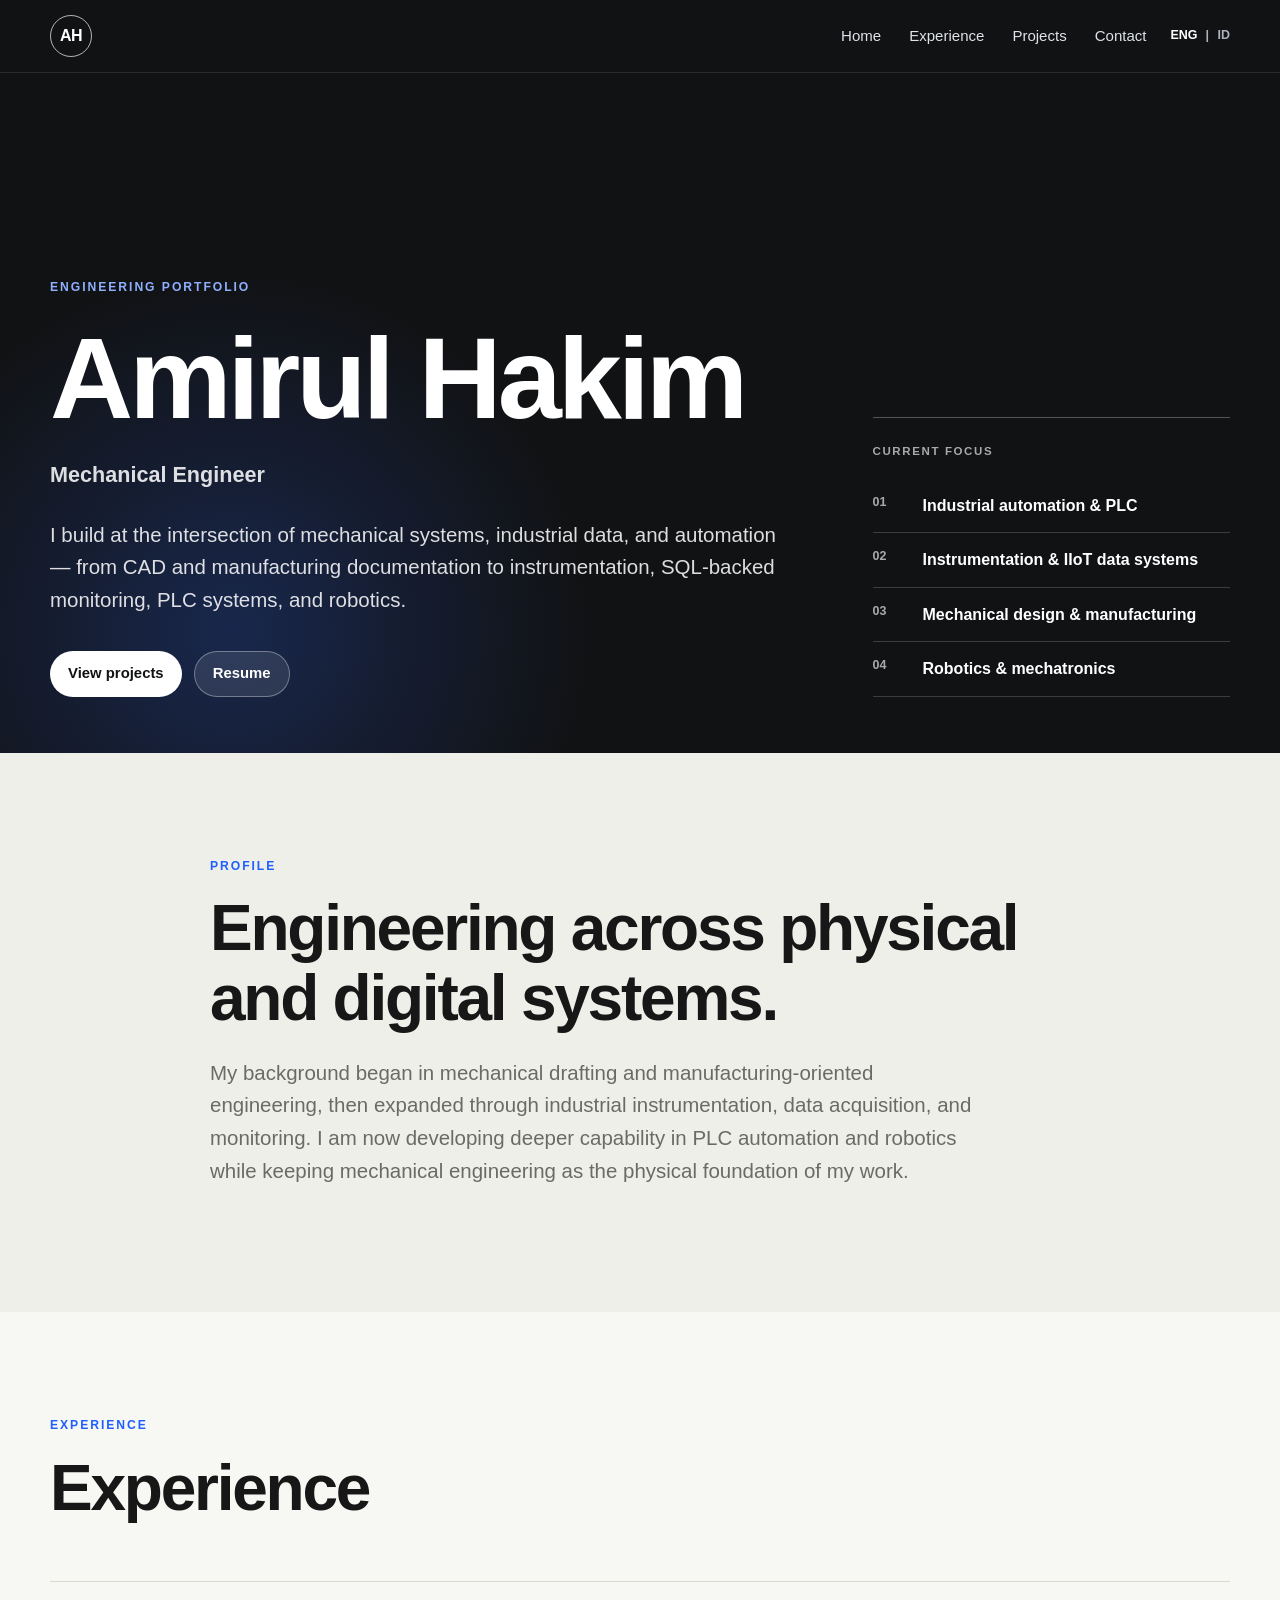
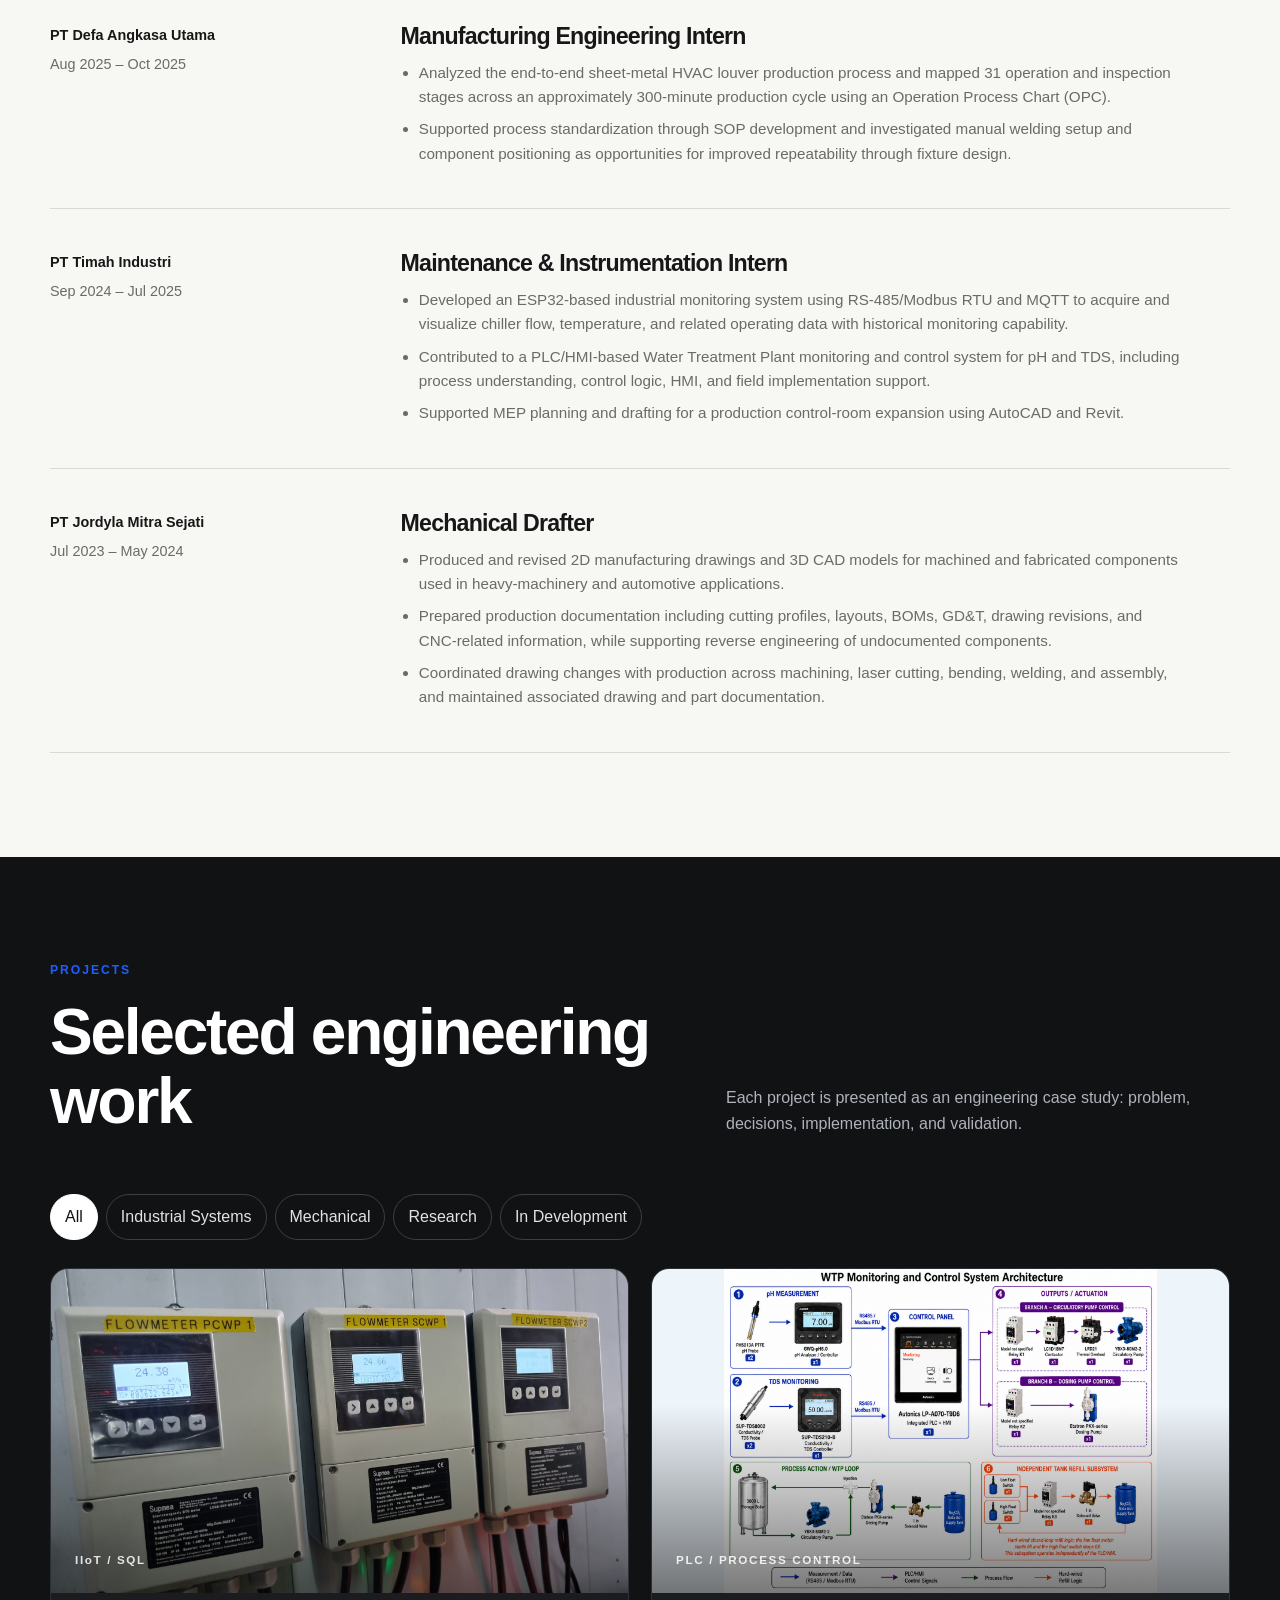
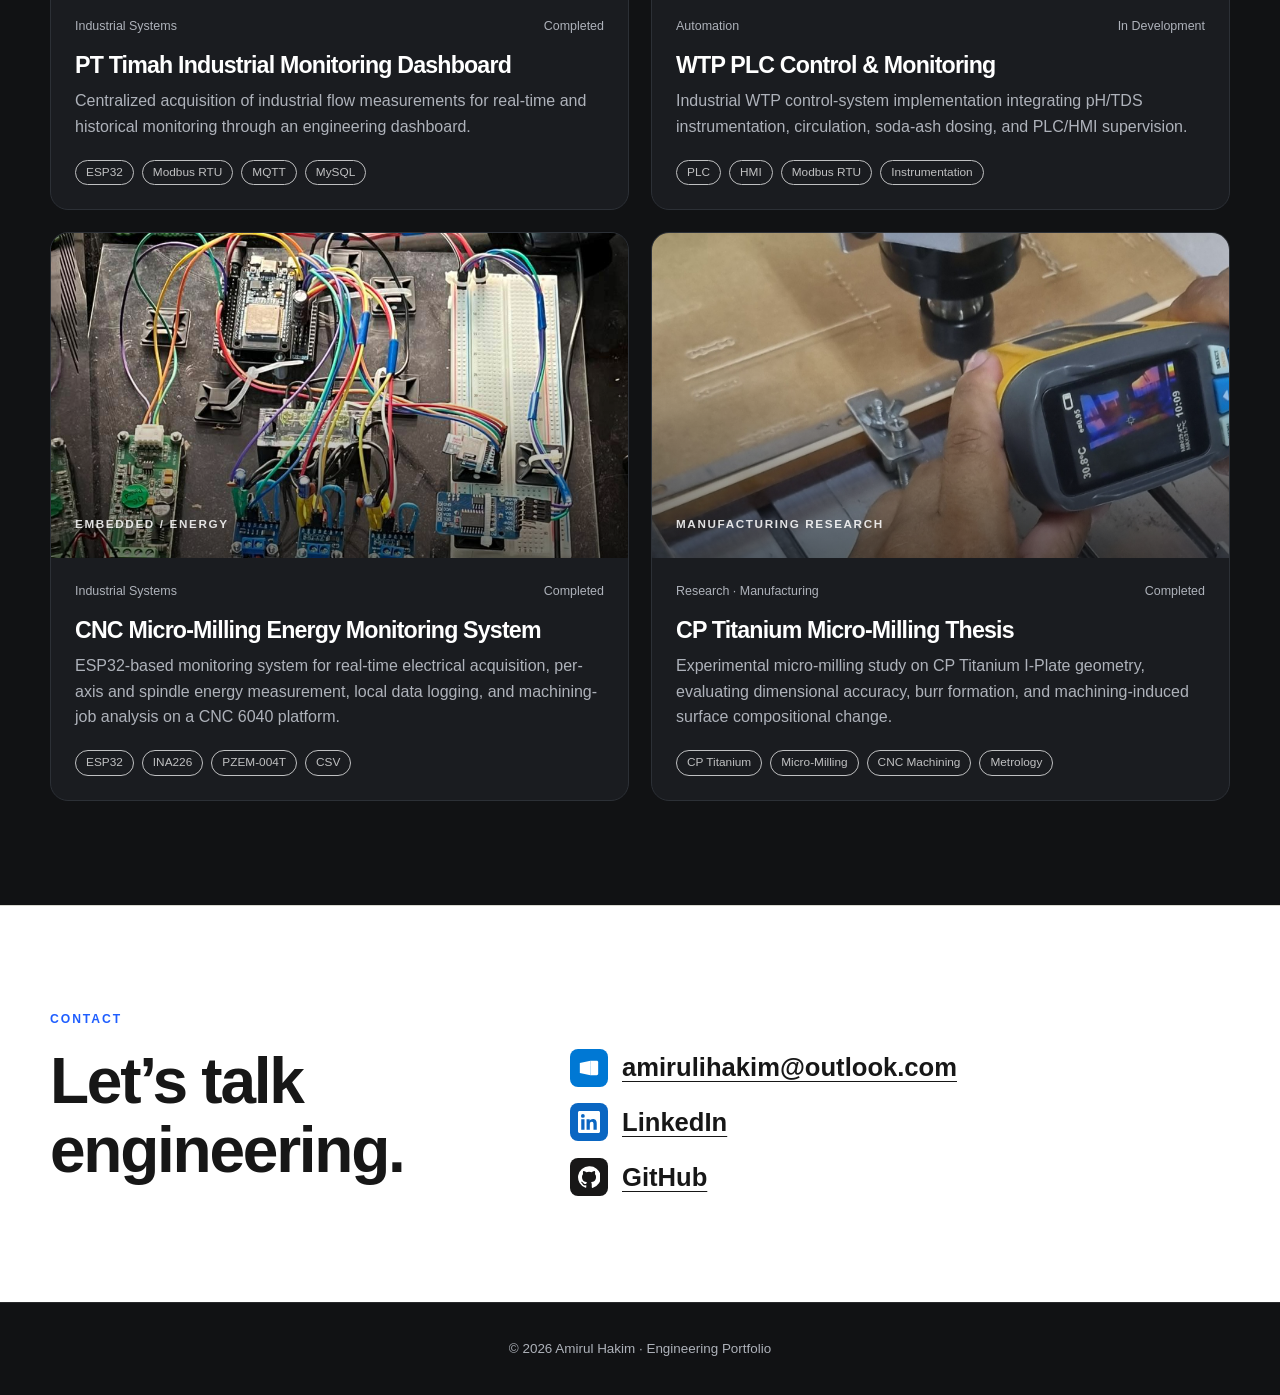
==== index.html @ a8ee5ce2 "Integrate contamination analysis into micro-milling project" ====
<!doctype html>
<html lang="en">
<head>
  <meta charset="utf-8" />
  <meta name="viewport" content="width=device-width, initial-scale=1" />
  <meta name="description" content="Amirul Hakim — Mechanical Engineering, Industrial Automation, IIoT, and Mechatronics portfolio." />
  <title>Amirul Hakim — Engineering Portfolio</title>
  <link rel="stylesheet" href="styles.css?v=20260901-3" />
</head>
<body>
  <header class="site-header">
    <div class="container nav-wrap">
      <a class="brand" href="#home" aria-label="Amirul Hakim home">AH</a>
      <button class="nav-toggle" aria-expanded="false" aria-controls="primary-nav" aria-label="Open navigation menu">
        <span></span>
        <span></span>
        <span></span>
      </button>
      <nav id="primary-nav" class="nav" aria-label="Primary navigation">
        <a href="#home">Home</a>
        <a href="#experience">Experience</a>
        <a href="#projects">Projects</a>
        <a href="#contact">Contact</a>
      </nav>
    </div>
  </header>

  <main>
    <section id="home" class="hero section">
      <video class="hero-video" autoplay muted loop playsinline aria-hidden="true">
        <source src="assets/hero-background.mp4" type="video/mp4" />
      </video>
      <div class="container hero-grid">
        <div>
          <p class="eyebrow">ENGINEERING PORTFOLIO</p>
          <h1>Amirul Hakim</h1>
          <p class="hero-role">Mechanical Engineer</p>
          <p class="hero-copy">
            I build at the intersection of mechanical systems, industrial data, and automation —
            from CAD and manufacturing documentation to instrumentation, SQL-backed monitoring,
            PLC systems, and robotics.
          </p>
          <div class="hero-actions">
            <a class="button button-primary" href="#projects">View projects</a>
            <a class="button button-ghost" href="assets/Amirul-Hakim-CV.pdf" target="_blank" rel="noreferrer">Resume</a>
          </div>
        </div>

        <aside class="hero-panel" aria-label="Current focus">
          <p class="panel-label">CURRENT FOCUS</p>
          <ul class="focus-list">
            <li><span>01</span> Industrial automation & PLC</li>
            <li><span>02</span> Instrumentation & IIoT data systems</li>
            <li><span>03</span> Mechanical design & manufacturing</li>
            <li><span>04</span> Robotics & mechatronics</li>
          </ul>
        </aside>
      </div>
    </section>

    <section class="section section-muted" aria-labelledby="summary-heading">
      <div class="container narrow">
        <p class="eyebrow">PROFILE</p>
        <h2 id="summary-heading">Engineering across physical and digital systems.</h2>
        <p class="lead">
          My background began in mechanical drafting and manufacturing-oriented engineering,
          then expanded through industrial instrumentation, data acquisition, and monitoring.
          I am now developing deeper capability in PLC automation and robotics while keeping
          mechanical engineering as the physical foundation of my work.
        </p>
      </div>
    </section>

    <section id="experience" class="section">
      <div class="container">
        <div class="section-heading">
          <div>
            <p class="eyebrow">EXPERIENCE</p>
            <h2>Experience</h2>
          </div>
        </div>

        <div class="timeline">
          <article class="timeline-item">
            <div class="timeline-meta">
              <span>PT Defa Angkasa Utama</span>
              <span>Aug 2025 &ndash; Oct 2025</span>
            </div>
            <div class="timeline-body">
              <h3>Manufacturing Engineering Intern</h3>
              <ul>
                <li>Analyzed the end-to-end sheet-metal HVAC louver production process and mapped 31 operation and inspection stages across an approximately 300-minute production cycle using an Operation Process Chart (OPC).</li>
                <li>Supported process standardization through SOP development and investigated manual welding setup and component positioning as opportunities for improved repeatability through fixture design.</li>
              </ul>
            </div>
          </article>

          <article class="timeline-item">
            <div class="timeline-meta">
              <span>PT Timah Industri</span>
              <span>Sep 2024 &ndash; Jul 2025</span>
            </div>
            <div class="timeline-body">
              <h3>Maintenance &amp; Instrumentation Intern</h3>
              <ul>
                <li>Developed an ESP32-based industrial monitoring system using RS-485/Modbus RTU and MQTT to acquire and visualize chiller flow, temperature, and related operating data with historical monitoring capability.</li>
                <li>Contributed to a PLC/HMI-based Water Treatment Plant monitoring and control system for pH and TDS, including process understanding, control logic, HMI, and field implementation support.</li>
                <li>Supported MEP planning and drafting for a production control-room expansion using AutoCAD and Revit.</li>
              </ul>
            </div>
          </article>

          <article class="timeline-item">
            <div class="timeline-meta">
              <span>PT Jordyla Mitra Sejati</span>
              <span>Jul 2023 &ndash; May 2024</span>
            </div>
            <div class="timeline-body">
              <h3>Mechanical Drafter</h3>
              <ul>
                <li>Produced and revised 2D manufacturing drawings and 3D CAD models for machined and fabricated components used in heavy-machinery and automotive applications.</li>
                <li>Prepared production documentation including cutting profiles, layouts, BOMs, GD&amp;T, drawing revisions, and CNC-related information, while supporting reverse engineering of undocumented components.</li>
                <li>Coordinated drawing changes with production across machining, laser cutting, bending, welding, and assembly, and maintained associated drawing and part documentation.</li>
              </ul>
            </div>
          </article>
        </div>
      </div>
    </section>

    <section id="projects" class="section section-dark">
      <div class="container">
        <div class="section-heading section-heading-light">
          <div>
            <p class="eyebrow">PROJECTS</p>
            <h2>Selected engineering work</h2>
          </div>
          <p>Each project is presented as an engineering case study: problem, decisions, implementation, and validation.</p>
        </div>

        <div class="filters" role="group" aria-label="Project filters">
          <button class="filter active" data-filter="all">All</button>
          <button class="filter" data-filter="industrial">Industrial Systems</button>
          <button class="filter" data-filter="mechanical">Mechanical</button>
          <button class="filter" data-filter="research">Research</button>
          <button class="filter" data-filter="development">In Development</button>
        </div>

        <div class="project-grid">
          <article class="project-card" data-category="industrial">
            <a class="project-link" href="projects/centralized-data-acquisition-monitoring-system.html">
              <div class="project-visual project-visual-timah"><img src="assets/projects/timah/flowmeter-hardware.jpg" alt="Installed industrial flowmeter hardware" loading="lazy" decoding="async" /><span>IIoT / SQL</span></div>
              <div class="project-content">
                <div class="project-topline"><span>Industrial Systems</span><span>Completed</span></div>
                <h3>PT Timah Industrial Monitoring Dashboard</h3>
                <p>Centralized acquisition of industrial flow measurements for real-time and historical monitoring through an engineering dashboard.</p>
                <div class="tags"><span>ESP32</span><span>Modbus RTU</span><span>MQTT</span><span>MySQL</span></div>
              </div>
            </a>
          </article>

          <article class="project-card" data-category="industrial development">
            <a class="project-link" href="projects/plc-process-automation.html">
              <div class="project-visual project-visual-timah project-visual-wtp"><img src="assets/projects/wtp/wtp-system-architecture.png" alt="Water Treatment Plant automation system architecture" loading="lazy" decoding="async" /><span>PLC / PROCESS CONTROL</span></div>
              <div class="project-content">
                <div class="project-topline"><span>Automation</span><span>In Development</span></div>
                <h3>WTP PLC Control &amp; Monitoring</h3>
                <p>Industrial WTP control-system implementation integrating pH/TDS instrumentation, circulation, soda-ash dosing, and PLC/HMI supervision.</p>
                <div class="tags"><span>PLC</span><span>HMI</span><span>Modbus RTU</span><span>Instrumentation</span></div>
              </div>
            </a>
          </article>

          <article class="project-card" data-category="industrial research mechanical">
            <a class="project-link" href="projects/micro-milling-energy-monitoring.html">
              <div class="project-visual project-visual-timah"><img src="assets/projects/micro-milling-energy-monitoring/energy-monitoring-hero.jpg" alt="ESP32 energy-monitoring prototype with axis sensors and wiring" data-energy-en="ESP32 energy-monitoring prototype with axis sensors and wiring" data-energy-id="Prototipe monitoring energi ESP32 dengan sensor sumbu dan pengawatan" data-energy-attribute="alt" loading="lazy" decoding="async" /><span data-energy-en="EMBEDDED / ENERGY" data-energy-id="EMBEDDED / ENERGI">EMBEDDED / ENERGY</span></div>
              <div class="project-content">
                <div class="project-topline"><span>Industrial Systems</span><span>Completed</span></div>
                <h3 data-energy-en="CNC Micro-Milling Energy Monitoring System" data-energy-id="Sistem Monitoring Energi CNC Micro-Milling">CNC Micro-Milling Energy Monitoring System</h3>
                <p data-energy-en="ESP32-based monitoring system for real-time electrical acquisition, per-axis and spindle energy measurement, local data logging, and machining-job analysis on a CNC 6040 platform." data-energy-id="Sistem monitoring berbasis ESP32 untuk akuisisi parameter listrik secara real-time, pengukuran energi sumbu dan spindle, pencatatan data lokal, serta analisis energi per job pada CNC 6040.">ESP32-based monitoring system for real-time electrical acquisition, per-axis and spindle energy measurement, local data logging, and machining-job analysis on a CNC 6040 platform.</p>
                <div class="tags"><span>ESP32</span><span>INA226</span><span>PZEM-004T</span><span>CSV</span></div>
              </div>
            </a>
          </article>

          <article class="project-card" data-category="research mechanical">
            <a class="project-link" href="projects/cp-titanium-micro-milling.html">
              <div class="project-visual project-visual-timah project-visual-thesis"><img src="assets/projects/micromilling/micro-milling-hero.jpg" alt="CP Titanium micro-milling experiment" data-energy-en="CP Titanium micro-milling experiment" data-energy-id="Eksperimen micro-milling CP Titanium" data-energy-attribute="alt" loading="lazy" decoding="async" /><span>MANUFACTURING RESEARCH</span></div>
              <div class="project-content">
                <div class="project-topline"><span>Research · Manufacturing</span><span>Completed</span></div>
                <h3>CP Titanium Micro-Milling Thesis</h3>
                <p>Experimental micro-milling study on CP Titanium I-Plate geometry, evaluating dimensional accuracy, burr formation, and machining-induced surface compositional change.</p>
                <div class="tags"><span>CP Titanium</span><span>Micro-Milling</span><span>CNC Machining</span><span>Metrology</span></div>
              </div>
            </a>
          </article>
        </div>
      </div>
    </section>

    <section id="contact" class="section contact-section">
      <div class="container">
        <p class="eyebrow">CONTACT</p>
        <div class="contact-grid">
          <h2>Let’s talk engineering.</h2>
          <div class="contact-links">
            <a href="mailto:amirulihakim@outlook.com">
              <span class="contact-icon contact-icon-outlook" aria-hidden="true">
                <svg viewBox="0 0 24 24" role="img">
                  <path d="M13.6 4.2h6.9c.8 0 1.5.7 1.5 1.5v12.6c0 .8-.7 1.5-1.5 1.5h-6.9V4.2Z" />
                  <path d="M13.6 6.8h7.2v10.4h-7.2V6.8Z" opacity=".22" />
                  <path d="m14 8.1 3.8 3 3.8-3v1.8l-3.8 2.9-3.8-2.9V8.1Z" />
                  <path d="M2 6.5 13.6 4v16L2 17.5v-11Z" />
                  <path d="M4.7 12c0-2.3 1.3-3.9 3.2-3.9s3.1 1.5 3.1 3.8c0 2.4-1.3 4-3.2 4-1.8 0-3.1-1.5-3.1-3.9Zm1.7 0c0 1.5.6 2.4 1.5 2.4s1.5-.9 1.5-2.4-.6-2.4-1.5-2.4-1.5.9-1.5 2.4Z" fill="currentColor" />
                </svg>
              </span>
              amirulihakim@outlook.com
            </a>
            <a href="https://www.linkedin.com/in/amirulihakim/" target="_blank" rel="noreferrer">
              <span class="contact-icon contact-icon-linkedin" aria-hidden="true">
                <svg viewBox="0 0 24 24" role="img">
                  <path d="M20.45 20.45h-3.56v-5.57c0-1.33-.02-3.04-1.85-3.04-1.86 0-2.14 1.45-2.14 2.95v5.66H9.34V8.98h3.42v1.57h.05c.48-.9 1.64-1.85 3.37-1.85 3.61 0 4.27 2.37 4.27 5.46v6.29ZM5.32 7.41a2.06 2.06 0 1 1 0-4.13 2.06 2.06 0 0 1 0 4.13Zm1.78 13.04H3.54V8.98H7.1v11.47ZM22.23 0H1.77C.79 0 0 .77 0 1.72v20.56C0 23.23.79 24 1.77 24h20.46c.98 0 1.77-.77 1.77-1.72V1.72C24 .77 23.21 0 22.23 0Z" />
                </svg>
              </span>
              LinkedIn
            </a>
            <a href="https://github.com/amirulihakim" target="_blank" rel="noreferrer">
              <span class="contact-icon contact-icon-github" aria-hidden="true">
                <svg viewBox="0 0 24 24" role="img">
                  <path d="M12 .3a12 12 0 0 0-3.79 23.38c.6.11.82-.26.82-.58v-2.04c-3.34.73-4.04-1.41-4.04-1.41-.55-1.39-1.34-1.76-1.34-1.76-1.09-.75.08-.73.08-.73 1.21.08 1.85 1.24 1.85 1.24 1.07 1.84 2.81 1.31 3.5 1 .11-.78.42-1.31.76-1.61-2.67-.3-5.47-1.33-5.47-5.93 0-1.31.47-2.38 1.24-3.22-.12-.3-.54-1.52.12-3.18 0 0 1.01-.32 3.3 1.23a11.5 11.5 0 0 1 6.01 0c2.29-1.55 3.3-1.23 3.3-1.23.66 1.66.24 2.88.12 3.18.77.84 1.23 1.91 1.23 3.22 0 4.61-2.81 5.63-5.49 5.93.43.37.82 1.1.82 2.22v3.29c0 .32.21.69.83.57A12 12 0 0 0 12 .3Z" />
                </svg>
              </span>
              GitHub
            </a>
          </div>
        </div>
      </div>
    </section>
  </main>

  <footer class="footer">
    <div class="container footer-inner">
      <span>© <span id="year"></span> Amirul Hakim · Engineering Portfolio</span>
    </div>
  </footer>

  <script src="script.js?v=20260907-1"></script>
</body>
</html>
---- styles.css ----
:root {
  --bg: #f7f7f4;
  --surface: #ffffff;
  --surface-2: #efefea;
  --ink: #171717;
  --muted: #6b6b66;
  --line: #d9d9d2;
  --accent: #1f5eff;
  --dark: #111214;
  --dark-2: #1a1c20;
  --dark-muted: #aeb2ba;
  --max: 1180px;
  --radius: 18px;
  --shadow: 0 18px 50px rgba(0, 0, 0, 0.08);
}

* { box-sizing: border-box; }
html { scroll-behavior: smooth; }
body {
  margin: 0;
  background: var(--bg);
  color: var(--ink);
  font-family: Inter, ui-sans-serif, -apple-system, BlinkMacSystemFont, "Segoe UI", sans-serif;
  line-height: 1.6;
  -webkit-font-smoothing: antialiased;
}

a { color: inherit; }
button, input, textarea { font: inherit; }

.container {
  width: min(calc(100% - 40px), var(--max));
  margin: 0 auto;
}

.narrow { max-width: 860px; }
.section { padding: 104px 0; }
.section-muted { background: var(--surface-2); }
.section-dark { background: var(--dark); color: white; }

.site-header {
  position: sticky;
  top: 0;
  z-index: 50;
  background: var(--dark);
  backdrop-filter: blur(16px);
  border-bottom: 1px solid rgba(255, 255, 255, 0.1);
}

.nav-wrap {
  position: relative;
  min-height: 72px;
  display: flex;
  align-items: center;
  justify-content: space-between;
  gap: 24px;
}

.brand {
  width: 42px;
  height: 42px;
  flex: 0 0 42px;
  display: grid;
  place-items: center;
  text-decoration: none;
  color: white;
  border: 1px solid rgba(255, 255, 255, 0.68);
  border-radius: 50%;
  font-weight: 800;
  letter-spacing: -0.03em;
}

.nav {
  display: flex;
  gap: 28px;
  align-items: center;
  margin-left: auto;
}
.nav a {
  text-decoration: none;
  font-size: 0.94rem;
  white-space: nowrap;
  color: #dfe2e7;
}
.nav a:hover { color: white; }
.nav-toggle {
  display: none;
  width: 42px;
  height: 42px;
  flex: 0 0 42px;
  align-items: center;
  justify-content: center;
  flex-direction: column;
  gap: 5px;
  padding: 0;
  color: white;
  background: transparent;
  border: 1px solid rgba(255, 255, 255, 0.24);
  border-radius: 999px;
  cursor: pointer;
}

.nav-toggle span {
  display: block;
  width: 17px;
  height: 2px;
  background: currentColor;
  border-radius: 999px;
}

.lang-switch {
  display: inline-flex;
  align-items: center;
  gap: 8px;
  flex: 0 0 auto;
  color: var(--dark-muted);
  font-size: 0.78rem;
  font-weight: 800;
  letter-spacing: 0.04em;
}

.lang-option {
  display: inline-flex;
  align-items: center;
  gap: 5px;
  padding: 6px 0;
  color: var(--dark-muted);
  background: transparent;
  border: 0;
  cursor: pointer;
  font-weight: 800;
}

.lang-option:hover,
.lang-option.active {
  color: white;
}

.hero {
  position: relative;
  height: clamp(520px, calc(100svh - 72px), 680px);
  display: flex;
  align-items: flex-end;
  overflow: hidden;
  padding: 72px 0 56px;
  color: white;
  background: var(--dark);
  isolation: isolate;
}

.hero::before,
.hero::after {
  content: "";
  position: absolute;
  inset: 0;
  pointer-events: none;
}

.hero::before {
  z-index: 1;
  background:
    linear-gradient(90deg, rgba(17,18,20,.88) 0%, rgba(17,18,20,.62) 48%, rgba(17,18,20,.28) 100%),
    linear-gradient(0deg, rgba(17,18,20,.78) 0%, rgba(17,18,20,.18) 52%, rgba(17,18,20,.58) 100%);
}

.hero::after {
  z-index: 1;
  background: radial-gradient(circle at 18% 82%, rgba(31,94,255,.24), transparent 30%);
  mix-blend-mode: screen;
}

.hero-video {
  position: absolute;
  inset: 0;
  z-index: 0;
  width: 100%;
  height: 100%;
  object-fit: cover;
  object-position: 50% 45%;
  filter: saturate(.88) contrast(1.04);
}

.hero .eyebrow,
.hero .hero-role,
.hero .hero-copy {
  color: rgba(255, 255, 255, 0.86);
}

.hero .eyebrow {
  color: #8fb0ff;
}

.hero .button-primary {
  background: white;
  color: var(--dark);
}

.hero .button-primary:hover {
  background: var(--accent);
  color: white;
}

.hero .button-ghost {
  color: white;
  background: rgba(255, 255, 255, 0.1);
  border-color: rgba(255, 255, 255, 0.34);
}

.hero .hero-panel {
  border-top-color: rgba(255, 255, 255, 0.28);
}

.hero .panel-label,
.hero .focus-list span {
  color: rgba(255, 255, 255, 0.64);
}

.hero .focus-list li {
  border-bottom-color: rgba(255, 255, 255, 0.18);
}

.hero-grid {
  position: relative;
  z-index: 2;
  display: grid;
  grid-template-columns: minmax(0, 1.35fr) minmax(300px, 0.65fr);
  gap: 80px;
  align-items: end;
}

.eyebrow {
  margin: 0 0 18px;
  font-size: 0.76rem;
  font-weight: 800;
  letter-spacing: 0.16em;
  color: var(--accent);
}

h1, h2, h3 { margin-top: 0; line-height: 1.08; letter-spacing: -0.035em; }
h1 {
  margin-bottom: 18px;
  font-size: clamp(4rem, 9vw, 8.4rem);
  font-weight: 800;
}
h2 { font-size: clamp(2.3rem, 5vw, 4.4rem); margin-bottom: 24px; }
h3 { font-size: 1.45rem; }

.hero-role {
  margin: 0 0 26px;
  max-width: 760px;
  font-size: clamp(1.05rem, 2vw, 1.35rem);
  font-weight: 650;
}

.hero-copy, .lead {
  max-width: 780px;
  font-size: clamp(1.05rem, 1.7vw, 1.28rem);
  color: var(--muted);
}

.hero-actions { display: flex; flex-wrap: wrap; gap: 12px; margin-top: 34px; }
.button {
  display: inline-flex;
  align-items: center;
  justify-content: center;
  min-height: 46px;
  padding: 0 18px;
  border-radius: 999px;
  text-decoration: none;
  font-weight: 750;
  font-size: 0.93rem;
}
.button-primary { background: var(--ink); color: white; }
.button-primary:hover { background: var(--accent); }
.button-ghost { border: 1px solid var(--line); background: var(--surface); }

.hero-panel {
  border-top: 1px solid var(--line);
  padding-top: 24px;
}
.panel-label {
  margin: 0 0 18px;
  font-size: 0.72rem;
  font-weight: 800;
  letter-spacing: 0.14em;
  color: var(--muted);
}
.focus-list { margin: 0; padding: 0; list-style: none; }
.focus-list li {
  display: grid;
  grid-template-columns: 38px 1fr;
  gap: 12px;
  padding: 14px 0;
  border-bottom: 1px solid var(--line);
  font-weight: 650;
}
.focus-list span { color: var(--muted); font-size: 0.78rem; }

.section-heading {
  display: grid;
  grid-template-columns: 1.1fr 0.9fr;
  align-items: end;
  gap: 60px;
  margin-bottom: 58px;
}
.section-heading h2 { margin-bottom: 0; }
.section-heading > p { margin: 0; color: var(--muted); max-width: 520px; justify-self: end; }
.section-heading-light > p { color: var(--dark-muted); }

.timeline { border-top: 1px solid var(--line); }
.timeline-item {
  display: grid;
  grid-template-columns: 0.36fr 1fr;
  gap: 52px;
  padding: 42px 0;
  border-bottom: 1px solid var(--line);
}
.timeline-meta { display: flex; flex-direction: column; gap: 6px; color: var(--muted); font-size: 0.9rem; }
.timeline-meta span:first-child { color: var(--ink); font-weight: 750; }
.timeline-body h3 { margin-bottom: 12px; }
.timeline-body p { margin: 0 0 18px; max-width: 780px; color: var(--muted); }
#experience .timeline-body ul {
  margin: 0;
  padding-left: 1.2em;
  max-width: 780px;
  color: var(--muted);
  font-size: 0.95rem;
}
#experience .timeline-body li + li { margin-top: 8px; }

.tags { display: flex; flex-wrap: wrap; gap: 8px; }
.tags span {
  padding: 6px 10px;
  border: 1px solid currentColor;
  border-radius: 999px;
  font-size: 0.74rem;
  line-height: 1;
  opacity: 0.72;
}

.filters { display: flex; gap: 8px; flex-wrap: wrap; margin-bottom: 28px; }
.filter {
  color: #dfe2e7;
  background: transparent;
  border: 1px solid #3b3f46;
  padding: 9px 14px;
  border-radius: 999px;
  cursor: pointer;
}
.filter:hover, .filter.active { background: #fff; color: #111214; border-color: #fff; }

.project-grid {
  display: grid;
  grid-template-columns: repeat(2, minmax(0, 1fr));
  gap: 22px;
}
.project-card { min-width: 0; }
.project-card.hidden { display: none; }
.project-link {
  height: 100%;
  display: block;
  overflow: hidden;
  color: inherit;
  background: var(--dark-2);
  border: 1px solid #2c3036;
  border-radius: var(--radius);
  text-decoration: none;
  transition: transform 180ms ease, border-color 180ms ease;
}
.project-link:hover { transform: translateY(-4px); border-color: #5c6572; }

.project-visual {
  aspect-ratio: 16 / 9;
  display: flex;
  align-items: flex-end;
  padding: 24px;
  overflow: hidden;
  position: relative;
  isolation: isolate;
}
.project-visual::after {
  content: "";
  position: absolute;
  inset: 0;
  background: linear-gradient(to top, rgba(0,0,0,.52), transparent 58%);
  z-index: -1;
}
.project-visual span {
  font-size: 0.73rem;
  letter-spacing: 0.14em;
  font-weight: 800;
  color: rgba(255,255,255,.86);
}
.project-visual > img { position: absolute; inset: 0; z-index: -2; width: 100%; height: 100%; object-fit: cover; }
.project-visual-timah > img { z-index: 0; object-position: center 72%; }
.project-visual-timah::after { z-index: 1; }
.project-visual-timah span { position: relative; z-index: 2; }
.project-visual-wtp > img { object-fit: contain; object-position: center; background:#edf4fa; }
.project-visual-thesis > img { object-position: 62% 52%; }
.visual-iot { background: radial-gradient(circle at 25% 25%, #4d8dff, transparent 27%), linear-gradient(135deg,#1a2131,#31476f); }
.visual-titanium { background: radial-gradient(circle at 70% 25%, #c5ccd5, transparent 20%), linear-gradient(135deg,#50555d,#1c1e21); }
.visual-conveyor { background: linear-gradient(145deg,#40312b,#8f725f); }
.visual-workshop { background: radial-gradient(circle at 75% 34%, #48c6a8, transparent 20%), linear-gradient(135deg,#182e2a,#26453f); }
.visual-plc { background: radial-gradient(circle at 25% 35%, #f5d45e, transparent 18%), linear-gradient(135deg,#343021,#6d6037); }
.visual-robot { background: radial-gradient(circle at 70% 30%, #b66cff, transparent 20%), linear-gradient(135deg,#2e203b,#503368); }

.project-content { padding: 24px; }
.project-topline {
  display: flex;
  justify-content: space-between;
  gap: 20px;
  margin-bottom: 16px;
  color: var(--dark-muted);
  font-size: 0.78rem;
}
.project-content h3 { margin-bottom: 10px; }
.project-content p { margin: 0 0 20px; color: var(--dark-muted); }

.contact-grid {
  display: grid;
  grid-template-columns: minmax(0, 0.8fr) minmax(0, 1.2fr);
  align-items: start;
  gap: 80px;
}
.contact-grid > h2 { margin-bottom: 0; }

.contact-section { background: var(--surface); border-top: 1px solid var(--line); }
.contact-links { display: flex; flex-direction: column; align-items: flex-start; gap: 14px; }
.contact-links a {
  display: inline-flex;
  max-width: 100%;
  overflow-wrap: anywhere;
  align-items: center;
  gap: 14px;
  font-size: clamp(1.2rem, 2vw, 1.8rem);
  font-weight: 750;
  text-decoration-thickness: 1px;
  text-underline-offset: 5px;
}
.contact-links a:hover { color: var(--accent); }

.contact-icon {
  width: 38px;
  height: 38px;
  flex: 0 0 38px;
  display: inline-grid;
  place-items: center;
  color: white;
  border-radius: 8px;
  text-decoration: none;
}

.contact-icon svg {
  width: 22px;
  height: 22px;
  display: block;
  fill: currentColor;
}

.contact-icon-outlook { background: #0078d4; }
.contact-icon-linkedin { background: #0a66c2; }
.contact-icon-github { background: #181717; }

.footer {
  background: var(--dark);
  border-top: 1px solid rgba(255, 255, 255, 0.1);
}
.footer-inner {
  min-height: 92px;
  display: flex;
  justify-content: center;
  align-items: center;
  gap: 24px;
  text-align: center;
  color: var(--dark-muted);
  font-size: 0.84rem;
}

.project-hero {
  padding: 116px 0 72px;
}

.back-link {
  display: inline-flex;
  margin-bottom: 34px;
  color: var(--muted);
  text-decoration: none;
  font-weight: 750;
}

.back-link:hover { color: var(--accent); }

.project-hero-grid {
  display: grid;
  grid-template-columns: minmax(0, 1fr) 320px;
  gap: 72px;
  align-items: end;
}

.project-kicker {
  margin: 0 0 18px;
  color: var(--accent);
  font-size: 0.78rem;
  font-weight: 800;
  letter-spacing: 0.14em;
  text-transform: uppercase;
}

.project-title {
  margin-bottom: 24px;
  font-size: clamp(3.1rem, 7vw, 6.8rem);
}

.project-summary {
  max-width: 820px;
  margin: 0;
  color: var(--muted);
  font-size: clamp(1.08rem, 1.8vw, 1.34rem);
}

.project-facts {
  margin: 0;
  padding: 24px;
  background: var(--surface);
  border: 1px solid var(--line);
  border-radius: 8px;
}

.project-facts div {
  display: grid;
  grid-template-columns: 92px 1fr;
  gap: 16px;
  padding: 14px 0;
  border-bottom: 1px solid var(--line);
}

.project-facts div:first-child { padding-top: 0; }
.project-facts div:last-child { padding-bottom: 0; border-bottom: 0; }
.project-facts dt { color: var(--muted); font-size: 0.82rem; font-weight: 750; }
.project-facts dd { margin: 0; font-weight: 750; }

.case-study {
  display: grid;
  grid-template-columns: minmax(0, 0.78fr) minmax(0, 1.22fr);
  gap: 72px;
  padding: 72px 0;
  border-top: 1px solid var(--line);
}

.case-study h2 {
  margin-bottom: 0;
  font-size: clamp(2rem, 3vw, 3.2rem);
}

.case-study-content {
  display: grid;
  gap: 28px;
}

.case-study-content p,
.case-study-content li {
  color: var(--muted);
}

.case-study-content p {
  margin: 0;
  font-size: 1.08rem;
}

.case-study-content ul {
  margin: 0;
  padding-left: 20px;
}

.project-band {
  background: var(--surface-2);
  border-top: 1px solid var(--line);
  border-bottom: 1px solid var(--line);
}

.next-projects {
  display: flex;
  justify-content: space-between;
  gap: 18px;
  padding: 42px 0;
}

.next-projects a {
  font-weight: 800;
  color: var(--ink);
  text-decoration-thickness: 1px;
  text-underline-offset: 5px;
}

.next-projects a:hover { color: var(--accent); }

@media (max-width: 860px) {
  .section { padding: 78px 0; }
  .hero {
    height: auto;
    min-height: calc(100svh - 72px);
    padding: 56px 0 42px;
  }
  .hero-video {
    object-position: center;
  }
  .hero-grid, .section-heading, .project-hero-grid, .case-study { grid-template-columns: 1fr; gap: 36px; }
  .contact-grid { gap: 36px; }
  .section-heading > p { justify-self: start; }
  .timeline-item { grid-template-columns: 1fr; gap: 20px; }
  .project-grid { grid-template-columns: 1fr; }
  .project-hero { padding-top: 92px; }
}

@media (max-width: 720px) {
  .contact-grid { grid-template-columns: 1fr; }
  .nav-wrap { gap: 14px; }
  .nav-toggle { display: inline-flex; order: 3; }
  .lang-switch { margin-left: auto; order: 2; }
  .nav {
    display: none;
    position: absolute;
    left: 20px;
    right: 20px;
    top: 64px;
    order: 4;
    flex-direction: column;
    align-items: stretch;
    gap: 0;
    margin-left: 0;
    padding: 10px;
    background: var(--dark-2);
    border: 1px solid #2c3036;
    border-radius: 8px;
    box-shadow: var(--shadow);
  }
  .nav.open { display: flex; }
  .nav a { padding: 12px; }
}

@media (max-width: 560px) {
  .container { width: min(calc(100% - 28px), var(--max)); }
  h1 { font-size: clamp(3.4rem, 18vw, 5.4rem); }
  .hero {
    height: auto;
    min-height: calc(100svh - 72px);
    padding: 44px 0 36px;
  }
  .hero-video {
    object-fit: cover;
    object-position: center;
  }
  .footer-inner { flex-direction: column; align-items: center; justify-content: center; padding: 22px 0; }
}

/* PT Timah case study */
.timah-page { --timah-navy: #071a38; --timah-blue: #1268c4; --timah-cyan: #45b7e8; background: #f5f7fa; }
.timah-hero { position: relative; overflow: hidden; min-height: clamp(320px, 33vh, 440px); padding: 24px 0 36px; color: #fff; background-image: linear-gradient(90deg, rgba(3,15,34,.99) 0%, rgba(3,15,34,.97) 31%, rgba(5,24,50,.82) 48%, rgba(5,24,50,.38) 68%, rgba(6,24,47,.08) 100%), url("assets/projects/timah/hero-team.jpeg"); background-position: center, 68% 45%; background-size: cover; background-repeat: no-repeat; }
.timah-hero::before { content: ""; position: absolute; inset: 0; opacity: .1; background-image: linear-gradient(rgba(255,255,255,.15) 1px, transparent 1px), linear-gradient(90deg, rgba(255,255,255,.15) 1px, transparent 1px); background-size: 54px 54px; mask-image: linear-gradient(to right, #000, transparent); }
.timah-hero .container { position: relative; }
.timah-back { display: inline-block; margin-bottom: 22px; color: #bbcee3; text-decoration: none; font-size: .82rem; font-weight: 700; }
.timah-back:hover { color: #fff; }
.timah-hero-grid { display: grid; grid-template-columns: minmax(0, 850px); align-items: end; }
.timah-eyebrow, .timah-section-label { margin: 0 0 14px; color: var(--timah-blue); font-size: .76rem; font-weight: 850; letter-spacing: .15em; text-transform: uppercase; }
.timah-hero .timah-eyebrow { color: #78c9f0; }
.timah-hero h1 { max-width: 850px; margin: 0 0 16px; font-size: clamp(2.65rem, 4vw, 4.2rem); line-height: .96; letter-spacing: -.05em; }
.timah-hero h1 span { white-space: nowrap; }
[lang="id"] .timah-hero h1 span { white-space: normal; }
.timah-lead { max-width: 650px; margin: 0; color: #d9e5f0; font-size: clamp(.92rem, 1.35vw, 1.08rem); }
.timah-actions { display: flex; flex-wrap: wrap; gap: 12px; margin-top: 32px; }
.timah-button-primary { gap: 10px; color: #fff; background: var(--timah-blue); }
.timah-button-primary:hover { background: #2587df; }
.timah-button-ghost { gap: 10px; color: #fff; border: 1px solid rgba(255,255,255,.35); }
.timah-button-ghost:hover { border-color: #fff; background: rgba(255,255,255,.08); }
.timah-actions [aria-disabled="true"], .timah-demo-copy [aria-disabled="true"] { opacity: .72; cursor: not-allowed; }
.timah-system-overview { width: min(940px, 100%); margin: 0 auto 32px; }
.timah-system-card { padding: 16px 20px 20px; border: 1px solid #274c70; border-radius: 14px; color: #fff; background: #0a1b35; box-shadow: 0 16px 38px rgba(7,26,56,.16); }
.timah-system-head { display: flex; justify-content: space-between; gap: 16px; padding-bottom: 10px; color: #c9d8e7; font-size: .68rem; font-weight: 800; letter-spacing: .08em; text-transform: uppercase; border-bottom: 1px solid rgba(255,255,255,.12); }
.timah-status-dot::before { content: ""; display: inline-block; width: 7px; height: 7px; margin-right: 7px; border-radius: 50%; background: #48d6a2; box-shadow: 0 0 0 4px rgba(72,214,162,.12); }
.timah-overview-flow { display: grid; grid-template-columns: 1fr 24px 1fr 24px 1fr; gap: 10px; align-items: center; padding-top: 14px; }
.timah-overview-flow article { min-width: 0; text-align: center; }
.timah-overview-flow strong, .timah-overview-flow span { display: block; }
.timah-overview-flow strong { color: #fff; font-size: .78rem; }
.timah-overview-flow span { margin-top: 4px; color: #aebfd1; font-size: .67rem; line-height: 1.4; }
.timah-overview-flow i { position: relative; height: 1px; background: #55b8e7; }
.timah-overview-flow i::after { content: ""; position: absolute; right: 0; top: -3px; width: 7px; height: 7px; border-top: 1px solid #55b8e7; border-right: 1px solid #55b8e7; transform: rotate(45deg); }
.timah-signal i { position: relative; height: 1px; background: #55b8e7; }
.timah-signal i::after { content: ""; position: absolute; right: 0; top: -3px; width: 7px; height: 7px; border-top: 1px solid #55b8e7; border-right: 1px solid #55b8e7; transform: rotate(45deg); }
.timah-mini-grid { display: grid; grid-template-columns: repeat(3, 1fr); gap: 6px; }
.timah-mini-grid span { padding: 7px; color: #b8cce0; font-size: .65rem; text-align: center; border: 1px solid rgba(255,255,255,.11); border-radius: 6px; }
.timah-tech { position: relative; z-index: 2; margin-top: -28px; }
.timah-tech-grid { display: grid; grid-template-columns: repeat(6, 1fr); padding: 12px; color: #fff; background: #0a1b35; border: 1px solid #213f64; border-radius: 14px; box-shadow: 0 18px 50px rgba(7,26,56,.18); }
.timah-tech-grid div { display: flex; min-width: 0; align-items: center; justify-content: center; gap: 10px; padding: 12px 8px; border-right: 1px solid rgba(255,255,255,.12); }
.timah-tech-grid div:last-child { border-right: 0; }
.timah-tech-grid b { display: grid; width: 30px; height: 30px; place-items: center; color: #80d1f1; font-size: .62rem; border: 1px solid #49749d; border-radius: 7px; }
.timah-tech-grid span { font-size: .78rem; font-weight: 750; }
.timah-section { padding-top: 36px; padding-bottom: 36px; }
.timah-section h2 { margin: 0 0 20px; color: var(--timah-navy); font-size: clamp(2.15rem, 4vw, 4rem); line-height: 1.06; letter-spacing: -.04em; }
.timah-section p { color: #5f6875; }
.timah-split { display: grid; grid-template-columns: .88fr 1.12fr; gap: 84px; align-items: center; }
.timah-split > article > p:last-child { max-width: 540px; margin-bottom: 0; font-size: 1.06rem; }
.timah-challenge-section { display: grid; gap: 42px; }
.timah-challenge-layout { display: grid; grid-template-columns: minmax(0, 1.35fr) minmax(300px, .65fr); gap: 52px; align-items: center; }
.timah-challenge-layout > div > p:last-child { max-width: 620px; margin-bottom: 0; font-size: 1.06rem; }
.timah-media-card { margin: 0; overflow: hidden; border: 1px solid #d8e1eb; border-radius: 14px; background: #fff; box-shadow: 0 16px 38px rgba(7,26,56,.1); }
.timah-media-card img, .timah-media-card video { display: block; width: 100%; height: auto; }
.timah-media-card figcaption { padding: 14px 16px; color: #667589; font-size: .78rem; line-height: 1.45; }
.timah-hardware-media { align-self: center; }
.timah-hardware-media img { aspect-ratio: 4 / 3; max-height: 320px; object-fit: cover; object-position: center 69%; background: #e9eef3; }
.timah-context-list { display: grid; gap: 14px; margin: 22px 0 0; }
.timah-context-list div { display: grid; grid-template-columns: minmax(128px, .28fr) minmax(0, 1fr); gap: 20px; padding-top: 13px; border-top: 1px solid #d7e0e9; }
.timah-context-list dt { color: var(--timah-blue); font-size: .72rem; font-weight: 850; letter-spacing: .08em; text-transform: uppercase; }
.timah-context-list dd { margin: 0; color: #4f5d6e; font-size: .9rem; line-height: 1.5; }
.timah-role-card { padding: 36px; background: #eaf2fa; border: 1px solid #d8e6f3; border-radius: 16px; }
.timah-check-list { display: grid; grid-template-columns: repeat(2, 1fr); gap: 13px 24px; margin: 0; padding: 0; list-style: none; }
.timah-check-list li { position: relative; padding-left: 22px; color: #314056; font-size: .9rem; }
.timah-check-list li::before { content: "✓"; position: absolute; left: 0; color: var(--timah-blue); font-weight: 900; }
.timah-section-soft { background: #fff; border-block: 1px solid #e1e6ec; }
.timah-architecture-section { background: var(--timah-navy); border-block-color: #294765; }
.timah-architecture-section h2 { color: #fff; }
.timah-architecture-section .timah-section-label { color: #63c5ed; }
.timah-section-heading { display: grid; grid-template-columns: 1fr .72fr; gap: 70px; align-items: end; margin-bottom: 28px; }
.timah-section-heading h2 { margin-bottom: 0; }
.timah-section-heading > p { max-width: 500px; margin: 0; }
.timah-architecture { display: grid; gap: 22px; align-items: center; }
.timah-architecture-serpent { display: grid; grid-template-columns: 1fr 24px 1fr 24px 1fr 24px 1fr; grid-template-rows: 154px 24px 154px; align-items: center; }
.timah-architecture-serpent > i { position: relative; height: 1px; background: #65bfe8; }
.timah-architecture-serpent > i::after { content: ""; position: absolute; right: 0; top: -3px; width: 6px; height: 6px; border-top: 1px solid #89d4f1; border-right: 1px solid #89d4f1; transform: rotate(45deg); }
.timah-architecture-serpent > em { grid-column: 7; grid-row: 2; justify-self: center; width: 1px; height: 24px; background: #65bfe8; }
.timah-architecture-serpent > em::after { content: ""; display: block; width: 6px; height: 6px; margin: 16px 0 0 -3px; border-right: 1px solid #89d4f1; border-bottom: 1px solid #89d4f1; transform: rotate(45deg); }
.timah-node-05 { grid-column: 7; grid-row: 3; }
.timah-node-06 { grid-column: 5; grid-row: 3; }
.timah-node-07 { grid-column: 3; grid-row: 3; }
.timah-node-08 { grid-column: 1; grid-row: 3; }
.timah-architecture-serpent .timah-arrow-reverse { grid-row: 3; }
.timah-architecture-serpent .timah-arrow-05-06 { grid-column: 6; }
.timah-architecture-serpent .timah-arrow-06-07 { grid-column: 4; }
.timah-architecture-serpent .timah-arrow-07-08 { grid-column: 2; }
.timah-architecture-serpent .timah-arrow-reverse::after { right: auto; left: 0; transform: rotate(225deg); }
.timah-arch-node { display: flex; min-width: 0; height: 154px; flex-direction: column; padding: 20px 10px; text-align: center; border: 1px solid #c5d6e5; border-radius: 11px; background: #eaf1f8; }
.timah-arch-node b { display: grid; width: 34px; height: 34px; margin: 0 auto 12px; place-items: center; color: var(--timah-blue); font-size: .7rem; border-radius: 8px; background: #e2effb; }
.timah-arch-node strong, .timah-arch-node span { display: block; }
.timah-arch-node strong { color: #14253c; font-size: .82rem; }
.timah-arch-node span { margin-top: 3px; color: #637286; font-size: .68rem; }
.timah-measurement-layout { display: grid; grid-template-columns: minmax(0, 1.15fr) minmax(320px, .85fr); gap: 44px; align-items: start; }
.timah-parameter-groups { display: grid; gap: 14px; }
.timah-parameter-groups > section { padding: 20px 22px; border: 1px solid #d7e2ec; border-radius: 12px; background: #f8fafc; }
.timah-parameter-groups h3 { margin: 0 0 12px; color: #1b3857; font-size: .82rem; letter-spacing: .08em; text-transform: uppercase; }
.timah-parameter-grid { display: grid; grid-template-columns: repeat(2, minmax(0, 1fr)); border-top: 1px solid #ced6df; }
.timah-parameter-grid div { padding: 12px 12px 12px 0; border-bottom: 1px solid #ced6df; }
.timah-parameter-grid dt { color: #26384e; font-size: .82rem; font-weight: 800; }
.timah-parameter-grid dt span { color: var(--timah-blue); font-size: .7rem; }
.timah-parameter-grid dt .timah-parameter-name { color: inherit; font-size: inherit; }
.timah-parameter-grid dd { margin: 3px 0 0; color: #697688; font-size: .73rem; line-height: 1.4; }
.timah-formula-grid { display: grid; grid-template-columns: 1fr; gap: 14px; }
.timah-formula-grid article { padding: 20px 22px; border: 1px solid #315577; border-radius: 12px; background: #0d2948; box-shadow: 0 10px 24px rgba(7,26,56,.14); }
.timah-formula-grid .timah-section-label { margin-bottom: 8px; }
.timah-formula-grid .timah-section-label { color: #63c5ed; }
.timah-formula-grid strong { display: block; color: #fff; font-family: Georgia, "Times New Roman", serif; font-size: clamp(1.55rem, 2.5vw, 2.25rem); font-weight: 500; text-align: center; }
.timah-formula-grid article > p:last-child { margin: 7px 0 0; color: #bdccda; font-size: .82rem; }
.timah-formula-grid .timah-validation-value { font-family: inherit; font-size: clamp(1.15rem, 1.8vw, 1.45rem); font-weight: 800; }
.timah-dashboard-section { color: #fff; background: var(--timah-navy); }
.timah-dashboard-section h2, .timah-heading-light h2 { color: #fff; }
.timah-dashboard-section p { color: #aabbd0; }
.timah-heading-light .timah-section-label { color: #63c5ed; }
.timah-evidence-grid { display: grid; grid-template-columns: repeat(2, minmax(0, 1fr)); gap: 20px; align-items: stretch; }
.timah-dashboard-media { border-color: #294765; background: #0d233f; box-shadow: 0 20px 45px rgba(0,0,0,.22); }
.timah-dashboard-media img { aspect-ratio: 16 / 9; object-fit: contain; background: #fff; }
.timah-dashboard-media figcaption { display: grid; gap: 3px; color: #94aac0; }
.timah-dashboard-media figcaption strong { color: #fff; font-size: .85rem; }
.timah-dashboard-media figcaption span { display: block; }
.timah-evidence-hardware img { aspect-ratio: 16 / 9; object-fit: cover; object-position: center 68%; }
.timah-video-media video { aspect-ratio: 16 / 9; object-fit: contain; background: #061326; }
.timah-video-media figcaption { display: grid; gap: 3px; color: #94aac0; }
.timah-video-media figcaption strong { color: #fff; font-size: .85rem; }
.timah-video-media figcaption span { display: block; }
.timah-asset-slot { display: flex; min-height: 220px; flex-direction: column; align-items: center; justify-content: center; padding: 28px; text-align: center; border: 1px dashed #57708c; border-radius: 12px; background: linear-gradient(135deg, rgba(255,255,255,.07), rgba(255,255,255,.025)); }
.timah-asset-wide { grid-row: span 2; min-height: 458px; }
.timah-asset-slot span { color: #88a9c8; font-size: .72rem; font-weight: 800; letter-spacing: .1em; text-transform: uppercase; }
.timah-asset-slot strong { margin: 11px 0 8px; color: #fff; }
.timah-asset-slot code { color: #8ea2b9; font-size: .72rem; overflow-wrap: anywhere; }
.timah-evidence-note { margin: 18px 0 0; font-size: .78rem; }
.timah-outcome { display: grid; grid-template-columns: .42fr 1fr; gap: 70px; }
.timah-outcome > div { max-width: 760px; }
.timah-outcome p { font-size: 1.05rem; }
.timah-demo-card { display: grid; grid-template-columns: .82fr 1.18fr; gap: 54px; align-items: center; padding: 48px; overflow: hidden; border: 1px solid #cbe0f1; border-radius: 18px; background: linear-gradient(135deg, #eef8fe, #dceef9); }
.timah-demo-copy .timah-button-primary { margin-top: 14px; }
.timah-demo-copy small { display: block; margin-top: 10px; color: #65768a; }
.timah-video-media { border-color: #9cbcd4; background: #071a38; box-shadow: 0 20px 44px rgba(7,26,56,.18); }
.timah-video-media video { max-height: 560px; object-fit: contain; background: #061326; }
.timah-video-media figcaption { color: #c1d2e2; }
.timah-demo-slot { min-height: 310px; border-color: #8fb7d4; background: rgba(255,255,255,.55); }
.timah-demo-slot strong { color: #183556; }
.timah-demo-preview { position: relative; min-height: 300px; overflow: hidden; border: 1px solid #9cbcd4; border-radius: 12px; background: #071a38; }
.timah-demo-preview video { display: block; width: 100%; height: 100%; min-height: 300px; aspect-ratio: 16 / 9; object-fit: cover; }
.timah-demo-placeholder { position: absolute; inset: 0; min-height: 300px; display: flex; flex-direction: column; align-items: center; justify-content: center; padding: 30px; text-align: center; background: linear-gradient(135deg, #eef8fe, #dceef9); }
.timah-demo-placeholder span { color: var(--timah-blue); font-size: .7rem; font-weight: 850; letter-spacing: .1em; text-transform: uppercase; }
.timah-demo-placeholder strong { margin: 10px 0 5px; color: #183556; }
.timah-demo-placeholder small { max-width: 390px; color: #65768a; }
.timah-disclaimer { margin: 20px 12px 0; font-size: .8rem; }

@media (max-width: 960px) {
  .timah-hero-grid, .timah-split { grid-template-columns: 1fr; gap: 42px; }
  .timah-challenge-layout { grid-template-columns: minmax(0, 1.05fr) minmax(300px, .95fr); gap: 36px; }
  .timah-tech-grid { grid-template-columns: repeat(3, 1fr); }
  .timah-tech-grid div:nth-child(3) { border-right: 0; }
  .timah-tech-grid div:nth-child(-n+3) { border-bottom: 1px solid rgba(255,255,255,.12); }
  .timah-demo-card { grid-template-columns: 1fr; }
}

@media (max-width: 780px) {
  .timah-hero { min-height: 330px; padding: 22px 0 32px; background-image: linear-gradient(90deg, rgba(3,15,34,.94), rgba(5,24,50,.78) 58%, rgba(5,24,50,.48)), url("assets/projects/timah/hero-team.jpeg"); background-position: center, 58% center; }
  .timah-back { margin-bottom: 20px; }
  .timah-hero h1 { font-size: clamp(1.55rem, 6.5vw, 3rem); }
  .timah-hero h1 span { white-space: nowrap; }
  .timah-system-overview { margin-bottom: 28px; }
  .timah-overview-flow { grid-template-columns: 1fr; gap: 0; }
  .timah-overview-flow i { width: 1px; height: 18px; margin: 0 auto; }
  .timah-overview-flow i::after { right: -3px; top: 11px; transform: rotate(135deg); }
  .timah-tech-grid { grid-template-columns: repeat(2, 1fr); }
  .timah-tech-grid div, .timah-tech-grid div:nth-child(3) { border-right: 1px solid rgba(255,255,255,.12); border-bottom: 1px solid rgba(255,255,255,.12); }
  .timah-tech-grid div:nth-child(2n), .timah-tech-grid div:last-child { border-right: 0; }
  .timah-tech-grid div:nth-last-child(-n+2) { border-bottom: 0; }
  .timah-section { padding-top: 28px; padding-bottom: 28px; }
  .timah-check-list, .timah-section-heading, .timah-evidence-grid, .timah-demo-card, .timah-measurement-layout { grid-template-columns: 1fr; gap: 24px; }
  .timah-challenge-layout { grid-template-columns: 1fr; gap: 28px; }
  .timah-hardware-media img { aspect-ratio: 4 / 3; object-position: center 70%; }
  .timah-architecture-serpent { grid-template-columns: 1fr; grid-template-rows: none; }
  .timah-architecture-serpent > .timah-arch-node { grid-column: 1; grid-row: auto; }
  .timah-architecture-serpent > .timah-arch-node { height: auto; min-height: 142px; }
  .timah-architecture-serpent > i, .timah-architecture-serpent .timah-arrow-reverse { grid-column: 1 !important; grid-row: auto !important; width: 1px; height: 20px; margin: 0 auto; }
  .timah-architecture-serpent > i::after, .timah-architecture-serpent .timah-arrow-reverse::after { right: -3px; left: auto; top: 13px; transform: rotate(135deg); }
  .timah-architecture-serpent > em { display: none; }
  .timah-asset-wide { min-height: 300px; }
  .timah-demo-card { padding: 28px; }
  .timah-demo-slot { min-height: 230px; }
}

@media (max-width: 440px) {
  .timah-actions .button { width: 100%; }
  .timah-system-card { padding: 15px; }
  .timah-overview-flow { grid-template-columns: 1fr; }
  .timah-context-list div { grid-template-columns: 1fr; gap: 4px; }
  .timah-parameter-grid { grid-template-columns: 1fr; }
}

/* Bachelor thesis case study */
.thesis-page { --thesis-navy:#071a38; --thesis-blue:#1268c4; --thesis-cyan:#45b7e8; background:#f5f7fa; }
.thesis-hero { background-color:#06152e; background-image:linear-gradient(90deg,rgba(3,15,34,.99) 0%,rgba(3,15,34,.97) 31%,rgba(5,24,50,.82) 48%,rgba(5,24,50,.38) 68%,rgba(6,24,47,.08) 100%),url("assets/projects/micromilling/micro-milling-hero.jpg"); background-position:center; }
.thesis-hero .container { position:relative; z-index:1; }
.thesis-hero-grid { grid-template-columns:minmax(0,850px); }
.thesis-hero h1 { font-size:clamp(2.65rem,4vw,4.2rem); }
.thesis-question-intro { max-width:850px; margin-bottom:22px; }
.thesis-question-intro h2 { margin-bottom:0; }
.thesis-question-layout { display:grid; grid-template-columns:minmax(0,1.25fr) minmax(300px,.75fr); gap:52px; align-items:stretch; }
.thesis-question-layout .timah-context-list { margin-top:0; }
.thesis-question-media { display:grid; min-height:0; grid-template-rows:minmax(0,1fr) auto; }
.thesis-question-media img { width:100%; height:100%; min-height:0; object-fit:cover; object-position:center 48%; }
.thesis-dark { color:#fff; background:var(--thesis-navy); border-block:1px solid #294765; }
.thesis-dark h2 { color:#fff; }
.thesis-dark .timah-section-label { color:#63c5ed; }
.thesis-dark p { color:#b8cadb; }
.thesis-workflow { display:grid; grid-template-columns:repeat(6,minmax(0,1fr) 20px) minmax(0,1fr); align-items:center; }
.thesis-workflow article { display:flex; min-width:0; min-height:190px; height:100%; flex-direction:column; padding:16px 10px; text-align:center; border:1px solid #c5d6e5; border-radius:10px; color:#14253c; background:#eaf1f8; }
.thesis-workflow b { display:grid; width:32px; height:32px; margin:0 auto 11px; place-items:center; color:var(--thesis-blue); font-size:.68rem; border-radius:7px; background:#d8eaf7; }
.thesis-workflow strong { font-size:.76rem; }
.thesis-workflow span { margin-top:5px; color:#637286; font-size:.63rem; line-height:1.42; }
.thesis-workflow i { position:relative; height:1px; background:#65bfe8; }
.thesis-workflow i::after { content:""; position:absolute; right:0; top:-3px; width:6px; height:6px; border-top:1px solid #89d4f1; border-right:1px solid #89d4f1; transform:rotate(45deg); }
.thesis-setup-layout { display:grid; grid-template-columns:minmax(0,.92fr) minmax(0,1.08fr); gap:20px; align-items:stretch; }
.thesis-drawing-media { display:flex; min-height:0; }
.thesis-drawing-media img { width:100%; height:100%; object-fit:contain; background:#f5f7f8; }
.thesis-parameter-grid { display:grid; grid-template-columns:repeat(2,minmax(0,1fr)); gap:8px; }
.thesis-parameter-grid article { padding:10px 12px; border:1px solid #d5e0e8; border-radius:9px; background:#fff; }
.thesis-parameter-grid span,.thesis-parameter-grid strong,.thesis-parameter-grid small { display:block; }
.thesis-parameter-grid span { color:var(--thesis-blue); font-size:.62rem; font-weight:850; letter-spacing:.08em; text-transform:uppercase; }
.thesis-parameter-grid strong { margin-top:3px; color:#1b2d43; font-size:.8rem; }
.thesis-parameter-grid small { margin-top:3px; color:#728094; font-size:.67rem; }
.thesis-measure-grid { display:grid; grid-template-columns:repeat(4,minmax(0,1fr)); gap:12px; }
.thesis-measure-grid article,.thesis-equation-grid article { padding:18px; border:1px solid #315577; border-radius:10px; background:#0d2948; }
.thesis-measure-grid strong { color:#fff; font-size:.82rem; }
.thesis-measure-grid ul { margin:11px 0 0; padding-left:16px; color:#b8cadb; font-size:.7rem; line-height:1.6; }
.thesis-measure-note { margin:16px 0; font-size:.76rem; }
.thesis-measure-media-grid { display:grid; grid-template-columns:repeat(3,minmax(0,1fr)); gap:14px; width:min(100%,1050px); margin:16px auto 22px; }
.thesis-measure-media-grid figure { margin:0; overflow:hidden; border:1px solid #315577; border-radius:10px; background:#0d2948; }
.thesis-measure-media-grid img { display:block; width:100%; aspect-ratio:4/3; object-fit:contain; object-position:center; background:#08172a; }
.thesis-measure-media-grid figcaption { padding:11px 13px; color:#b8cadb; font-size:.72rem; line-height:1.45; }
.thesis-equation-grid { display:grid; grid-template-columns:repeat(3,minmax(0,1fr)); gap:12px; }
.thesis-equation-grid span,.thesis-equation-grid strong { display:block; }
.thesis-equation-grid span { color:#63c5ed; font-size:.63rem; font-weight:850; letter-spacing:.08em; text-transform:uppercase; }
.thesis-equation-grid strong { margin-top:13px; color:#fff; font-family:Georgia,"Times New Roman",serif; font-size:clamp(.95rem,1.5vw,1.25rem); font-weight:500; text-align:center; }
.thesis-journal-page .timah-overview-flow { grid-template-columns:1fr 18px 1fr 18px 1fr 18px 1fr; }
.thesis-journal-page .thesis-composition-media { grid-template-columns:repeat(2,minmax(0,1fr)); }
.thesis-journal-page .thesis-composition-media figcaption strong,
.thesis-journal-page .thesis-composition-media figcaption span { display:block; }
.thesis-journal-page .thesis-equation-grid { grid-template-columns:repeat(2,minmax(0,1fr)); }
.thesis-journal-page .thesis-math { line-height:1.8; font-size:clamp(.85rem,1.35vw,1.15rem); }
.thesis-journal-page .thesis-math sub { font-size:.65em; }
.thesis-journal-page .thesis-math span { color:inherit; font:inherit; letter-spacing:normal; text-transform:none; }
.thesis-journal-page .thesis-math .thesis-fraction { display:inline-flex; flex-direction:column; vertical-align:middle; text-align:center; line-height:1.5; }
.thesis-journal-page .thesis-fraction > span { display:block; padding:0 .15em; }
.thesis-journal-page .thesis-fraction > span:first-child { border-bottom:1px solid currentColor; }
.thesis-journal-page .thesis-journal-stats { margin-bottom:22px; }
.thesis-journal-page .thesis-journal-stats > div { grid-template-columns:repeat(4,minmax(0,1fr)); margin:0; }
.thesis-journal-page .thesis-transfer-evidence { grid-column:1/-1; padding-top:18px; border-top:1px solid var(--line); }
@media (max-width:960px) {
  .thesis-journal-page .timah-overview-flow { grid-template-columns:1fr; gap:0; }
  .thesis-journal-page .timah-overview-flow i { width:1px; height:18px; margin:0 auto; }
  .thesis-journal-page .timah-overview-flow i::after { right:-3px; top:11px; transform:rotate(135deg); }
  .thesis-journal-page .thesis-journal-stats > div { grid-template-columns:repeat(2,minmax(0,1fr)); }
}
@media (max-width:700px) {
  .thesis-journal-page .thesis-composition-media,
  .thesis-journal-page .thesis-equation-grid,
  .thesis-journal-page .thesis-journal-stats > div { grid-template-columns:1fr; }
}
.thesis-concept { display:grid; grid-template-columns:1fr auto 1fr; gap:16px; align-items:center; margin-top:14px; padding:16px; border:1px solid #315577; border-radius:10px; background:#0b223e; }
.thesis-concept div { text-align:center; }
.thesis-concept strong,.thesis-concept span { display:block; }
.thesis-concept strong { color:#fff; font-size:.78rem; }
.thesis-concept span { margin-top:4px; color:#aebfd0; font-size:.69rem; }
.thesis-concept i { color:#63c5ed; font-style:normal; }
.thesis-results { display:grid; gap:16px; }
.thesis-results .timah-section-heading { margin-bottom:12px; }
.thesis-result-card { display:grid; grid-template-columns:minmax(260px,.68fr) minmax(0,1.32fr); gap:28px; padding:22px; border:1px solid #d7e2ea; border-radius:13px; background:#fff; box-shadow:0 12px 28px rgba(7,26,56,.06); }
.thesis-result-copy p { line-height:1.55; }
.thesis-result-copy p:last-child { margin-bottom:0; }
.thesis-result-headline { display:block; margin:5px 0 13px; color:var(--thesis-navy); font-size:clamp(1.75rem,3.1vw,2.8rem); letter-spacing:-.04em; }
.thesis-secondary-stat { display:inline-block; margin:-4px 0 11px; padding:5px 8px; color:#1268c4; font-size:.7rem; font-weight:850; border-radius:5px; background:#e8f2fa; }
.thesis-chart { min-width:0; container-type:inline-size; }
.thesis-chart .chart-figure { margin:0; }
.thesis-chart .chart-panels { display:grid; grid-template-columns:minmax(0,1fr); gap:20px; }
.thesis-chart .chart-panel { min-width:0; }
.thesis-chart .chart-panel h4 { min-height:2.8em; margin:0 0 6px; color:#173b5c; font-size:.75rem; line-height:1.4; letter-spacing:.035em; text-transform:uppercase; }
.thesis-chart .chart-viewport { position:relative; height:310px; width:100%; background:#fff; }
.thesis-chart svg { display:block; width:100%; height:310px; }
.thesis-chart text { fill:#566574; font-family:inherit; font-size:11px; }
.thesis-chart .chart-panel-label { fill:#171717; font-size:13px; font-weight:700; }
.thesis-chart .chart-axis-label { fill:#344a61; }
.thesis-chart .chart-gridline { stroke:#dde5eb; stroke-width:1; }
.thesis-chart .chart-axis { stroke:#9aacb9; stroke-width:1; }
.thesis-chart .chart-zero { stroke:#344a61; stroke-width:1.8; }
.thesis-chart .chart-line { fill:none; stroke-width:1.2; stroke-linejoin:round; pointer-events:none; }
.thesis-chart .chart-glyph { stroke-width:1; vector-effect:non-scaling-stroke; }
.thesis-chart .chart-hit { fill:transparent; }
.thesis-chart .chart-mark { cursor:crosshair; outline:none; }
.thesis-chart .chart-mark:focus .chart-glyph,.thesis-chart .chart-mark.is-active .chart-glyph { stroke:#071a38; stroke-width:2.5; }
.thesis-chart .chart-legend { display:flex; flex-wrap:wrap; align-content:start; align-items:center; gap:6px 12px; min-height:38px; }
.thesis-chart .chart-legend-item { display:inline-flex; align-items:center; gap:5px; padding:3px 0; color:#344a61; font:inherit; font-size:.72rem; background:none; border:0; }
.thesis-chart button.chart-legend-item { cursor:pointer; padding:5px; border:1px solid transparent; }
.thesis-chart button.chart-legend-item:focus-visible { outline:2px solid var(--thesis-blue); outline-offset:1px; }
.thesis-chart .chart-legend-item[aria-pressed="false"] { opacity:.5; text-decoration:line-through; }
.thesis-chart .chart-swatch { display:inline-block; width:12px; height:3px; background:var(--series-color); }
.thesis-chart .chart-legend-hint { margin:0 0 8px; font-size:.7rem; }
.thesis-chart .chart-figure > figcaption { margin-top:12px; color:#667589; font-size:.75rem; line-height:1.5; }
.thesis-chart .chart-tooltip { position:absolute; z-index:3; display:grid; gap:2px; max-width:calc(100% - 16px); padding:8px 10px; color:#fff; background:#071a38; border:1px solid #315577; border-radius:5px; font-size:.75rem; line-height:1.4; pointer-events:none; }
.thesis-chart .chart-tooltip[hidden] { display:none; }
.thesis-chart .chart-tooltip span:last-child { font-weight:750; }
@media (min-width:961px) {
  @container (min-width:640px) {
    .thesis-chart .chart-panels:not(.chart-panels-single) { grid-template-columns:repeat(2,minmax(0,1fr)); }
  }
}
.thesis-best-result { padding:25px; color:#fff; border:1px solid #315577; border-radius:13px; background:var(--thesis-navy); }
.thesis-best-result > strong { display:block; font-size:clamp(2rem,4vw,3.5rem); }
.thesis-best-result > div { display:grid; grid-template-columns:repeat(3,minmax(0,1fr)); gap:12px; margin:18px 0; }
.thesis-best-result span { padding:13px; color:#b8cadb; font-size:.68rem; border:1px solid #315577; border-radius:8px; background:#0d2948; }
.thesis-best-result b { display:block; margin-bottom:4px; color:#fff; font-size:1.2rem; }
.thesis-best-result > p:last-child { max-width:780px; margin-bottom:0; color:#b8cadb; }
.thesis-evidence-grid { grid-template-columns:repeat(2,minmax(0,1fr)); gap:16px; }
.thesis-evidence-photo img { object-fit:cover; object-position:center 48%; }
.thesis-process-video video { display:block; width:100%; aspect-ratio:16/9; object-fit:contain; background:#030b15; }
.thesis-takeaway > p { max-width:920px; line-height:1.65; }
.thesis-future-grid { display:grid; grid-template-columns:repeat(4,minmax(0,1fr)); gap:10px; margin-top:22px; }
.thesis-future-grid span { padding:13px; color:#29405a; font-size:.72rem; font-weight:750; text-align:center; border:1px solid #d2e0ea; border-radius:8px; background:#edf4f8; }
.thesis-final-actions { margin-top:22px; }
.thesis-light-button { color:var(--thesis-navy); border:1px solid #b9cbd8; background:#fff; }
.thesis-light-button:hover { border-color:var(--thesis-blue); color:var(--thesis-blue); }
@media (max-width:960px) {
  .thesis-evidence-grid { grid-template-columns:repeat(2,minmax(0,1fr)); }
  .thesis-hero-grid,.thesis-question-layout,.thesis-setup-layout,.thesis-result-card { grid-template-columns:1fr; }
  .thesis-workflow { grid-template-columns:1fr; gap:0; }
  .thesis-workflow article { min-height:0; }
  .thesis-workflow i { width:1px; height:18px; margin:0 auto; }
  .thesis-workflow i::after { right:-3px; top:11px; transform:rotate(135deg); }
  .thesis-measure-grid { grid-template-columns:repeat(2,minmax(0,1fr)); }
}
@media (max-width:700px) {
  .thesis-hero { background-image:linear-gradient(90deg,rgba(6,21,46,.98),rgba(6,21,46,.88) 62%,rgba(6,21,46,.56)),url("assets/projects/micromilling/micro-milling-hero.jpg"); }
  .thesis-hero h1 { font-size:clamp(2.1rem,10vw,3.4rem); }
  .thesis-parameter-grid,.thesis-equation-grid,.thesis-evidence-grid,.thesis-best-result > div,.thesis-future-grid,.thesis-measure-media-grid { grid-template-columns:1fr; }
  .thesis-measure-grid { grid-template-columns:1fr; }
  .thesis-result-card { padding:17px; }
  .thesis-concept { grid-template-columns:1fr; }
  .thesis-concept i { transform:rotate(90deg); }
}

/* Water Treatment Plant automation case study */
.wtp-page { --wtp-navy:#071a38; --wtp-blue:#1268c4; --wtp-cyan:#45b7e8; background:#f5f7fa; }
.wtp-hero { padding:24px 0 36px; color:#fff; background:linear-gradient(120deg,#06152e,#0b2d50 72%,#124d70); }
.wtp-hero-grid { display:grid; grid-template-columns:minmax(0,1.08fr) minmax(320px,.92fr); gap:42px; align-items:center; }
.wtp-hero h1 { max-width:790px; margin:0 0 16px; font-size:clamp(2.45rem,4.5vw,4.5rem); line-height:.97; letter-spacing:-.05em; }
.wtp-tags { display:flex; flex-wrap:wrap; gap:7px; margin-top:20px; }
.wtp-tags span { padding:6px 9px; color:#d6edf8; font-size:.68rem; font-weight:750; border:1px solid rgba(118,196,231,.35); border-radius:999px; background:rgba(255,255,255,.06); }
.wtp-hero-media { margin:0; overflow:hidden; border:1px solid rgba(137,196,231,.34); border-radius:13px; background:#08172a; box-shadow:0 20px 44px rgba(0,0,0,.24); }
.wtp-hero-media img { display:block; width:100%; aspect-ratio:4/3; object-fit:cover; object-position:center 42%; background:#edf2f5; }
.wtp-hero-media figcaption { padding:10px 13px; color:#adc3d3; font-size:.68rem; }
.wtp-problem-grid { display:grid; grid-template-columns:repeat(3,minmax(0,1fr)); gap:12px; }
.wtp-problem-grid article { padding:18px; border:1px solid #d5e1e9; border-radius:10px; background:#fff; }
.wtp-problem-grid strong { color:#1b3552; font-size:.8rem; }
.wtp-problem-grid p { margin:8px 0 0; font-size:.76rem; line-height:1.55; }
.wtp-before-after { display:grid; grid-template-columns:repeat(2,minmax(0,1fr)); gap:16px; margin-top:18px; }
.wtp-media-card { margin:0; overflow:hidden; border:1px solid #d6e1e9; border-radius:12px; background:#fff; box-shadow:0 12px 28px rgba(7,26,56,.07); }
.wtp-image-stage { display:grid; min-height:240px; place-items:center; overflow:hidden; background:#eef3f6; }
.wtp-image-stage img { display:block; width:100%; height:100%; max-height:390px; object-fit:contain; }
.wtp-media-card figcaption { display:grid; gap:3px; padding:12px 14px; color:#68798b; font-size:.7rem; line-height:1.45; }
.wtp-media-card figcaption strong { color:#1a324e; font-size:.78rem; }
.wtp-dark { color:#fff; background:var(--wtp-navy); border-block:1px solid #294765; }
.wtp-dark h2 { color:#fff; }
.wtp-dark .timah-section-label { color:#63c5ed; }
.wtp-dark p { color:#b6c8d8; }
.wtp-architecture { margin:0; overflow:hidden; border:1px solid #345878; border-radius:13px; background:#fff; }
.wtp-architecture img { display:block; width:100%; height:auto; }
.wtp-architecture figcaption { padding:11px 14px; color:#9eb3c5; font-size:.68rem; background:#0d2948; }
.wtp-control-grid { display:grid; grid-template-columns:repeat(4,minmax(0,1fr)); gap:11px; margin-top:16px; }
.wtp-control-grid article { padding:16px; border:1px solid #315577; border-radius:9px; background:#0d2948; }
.wtp-control-grid span,.wtp-control-grid strong { display:block; }
.wtp-control-grid span { color:#63c5ed; font-size:.61rem; font-weight:850; letter-spacing:.08em; text-transform:uppercase; }
.wtp-control-grid strong { margin-top:6px; color:#fff; font-size:.82rem; }
.wtp-control-grid p { margin:6px 0 0; font-size:.69rem; line-height:1.5; }
.wtp-control-note { margin:13px 0 0; font-size:.7rem; }
.wtp-logic-grid,.wtp-electrical-layout { display:grid; grid-template-columns:minmax(0,1.35fr) minmax(280px,.65fr); gap:16px; }
.wtp-hmi-grid { display:grid; grid-template-columns:repeat(3,minmax(0,1fr)); gap:15px; margin-top:15px; }
.wtp-feature-card .wtp-image-stage { min-height:420px; }
.wtp-feature-card .wtp-image-stage img { max-height:620px; }
.wtp-electrical-evidence { display:grid; gap:16px; }
.wtp-electrical-evidence .wtp-image-stage { min-height:190px; }
.wtp-field-grid { display:grid; grid-template-columns:repeat(3,minmax(0,1fr)); gap:15px; }
.wtp-field-grid .wtp-image-stage { height:280px; min-height:0; }
.wtp-field-grid .wtp-image-stage img { max-height:100%; object-fit:cover; }
.wtp-field-grid .wtp-pump-card .wtp-image-stage { height:auto; min-height:280px; }
.wtp-field-grid .wtp-pump-card .wtp-image-stage img { width:auto; height:auto; max-height:420px; object-fit:contain; }
.wtp-result-grid { display:grid; grid-template-columns:repeat(2,minmax(0,1fr)); gap:16px; }
.wtp-result-grid .wtp-image-stage { min-height:330px; background:#fff; }
.wtp-result-grid .wtp-image-stage img { max-height:520px; }
.wtp-validation-grid { display:grid; grid-template-columns:minmax(0,.72fr) minmax(0,.72fr) minmax(280px,1.1fr); gap:14px; margin-top:15px; }
.wtp-validation-grid .wtp-image-stage { height:220px; min-height:0; }
.wtp-validation-grid .wtp-image-stage img { max-height:100%; object-fit:contain; }
.wtp-implementation-grid { display:grid; grid-template-columns:repeat(2,minmax(0,1fr)); gap:15px; }
.wtp-implementation-grid .wtp-image-stage { height:310px; }
.wtp-implementation-grid .wtp-image-stage img { max-height:100%; }
.wtp-pump-card .wtp-image-stage img { width:auto; max-width:100%; }
.wtp-electrical-facts { display:grid; grid-template-columns:repeat(4,minmax(0,1fr)); gap:10px; margin-top:17px; }
.wtp-electrical-facts article { padding:14px; border:1px solid #d5e1e9; border-radius:9px; background:#edf4f8; }
.wtp-electrical-facts span,.wtp-electrical-facts strong,.wtp-electrical-facts small { display:block; }
.wtp-electrical-facts span { color:var(--wtp-blue); font-size:.6rem; font-weight:850; letter-spacing:.08em; text-transform:uppercase; }
.wtp-electrical-facts strong { margin-top:6px; color:#1b324d; font-size:.75rem; }
.wtp-electrical-facts small { margin-top:4px; color:#6c7d8e; font-size:.64rem; line-height:1.4; }
.wtp-reconstruction-note { max-width:900px; margin:13px 0 0; color:#718093; font-size:.67rem; line-height:1.5; }
.wtp-test-layout { display:grid; grid-template-columns:minmax(0,.7fr) minmax(0,.7fr) minmax(280px,1.2fr); gap:14px; }
.wtp-test-card,.wtp-test-takeaway { padding:20px; border:1px solid #315577; border-radius:11px; background:#0d2948; }
.wtp-test-card span,.wtp-test-card strong,.wtp-test-card b { display:block; }
.wtp-test-card span { color:#63c5ed; font-size:.65rem; font-weight:850; letter-spacing:.08em; text-transform:uppercase; }
.wtp-test-card strong { margin-top:12px; color:#fff; font-size:1.1rem; }
.wtp-test-card b { margin-top:8px; color:#d9e7f0; font-size:1.45rem; }
.wtp-test-takeaway strong { display:block; color:#fff; font-size:1.05rem; line-height:1.4; }
.wtp-test-takeaway p:last-child { margin:10px 0 0; font-size:.7rem; line-height:1.5; }
.wtp-role-grid { display:grid; grid-template-columns:repeat(2,minmax(0,1fr)); gap:22px; }
.wtp-role-grid p { margin:0; padding:17px; line-height:1.6; border-left:2px solid var(--wtp-blue); background:#edf4f8; }
@media (max-width:960px) {
  .wtp-hero-grid,.wtp-test-layout,.wtp-logic-grid,.wtp-electrical-layout,.wtp-validation-grid { grid-template-columns:1fr; }
  .wtp-control-grid,.wtp-electrical-facts { grid-template-columns:repeat(2,minmax(0,1fr)); }
  .wtp-field-grid { grid-template-columns:repeat(2,minmax(0,1fr)); }
}
@media (max-width:700px) {
  .wtp-hero h1 { font-size:clamp(2.05rem,10vw,3.35rem); }
  .wtp-problem-grid,.wtp-before-after,.wtp-implementation-grid,.wtp-role-grid,.wtp-hmi-grid,.wtp-field-grid,.wtp-result-grid { grid-template-columns:1fr; }
  .wtp-control-grid,.wtp-electrical-facts { grid-template-columns:1fr; }
  .wtp-implementation-grid .wtp-image-stage { height:auto; min-height:220px; }
  .wtp-image-stage img { height:auto; }
  .wtp-feature-card .wtp-image-stage,.wtp-result-grid .wtp-image-stage { min-height:220px; }
  .wtp-field-grid .wtp-image-stage { height:auto; min-height:220px; }
}

/* WTP template alignment: reuse the PT Timah case-study system */
.wtp-page .wtp-hero {
  min-height:clamp(320px,33vh,440px);
  padding:24px 0 36px;
  background-image:linear-gradient(90deg,rgba(3,15,34,.99) 0%,rgba(3,15,34,.97) 31%,rgba(5,24,50,.82) 48%,rgba(5,24,50,.38) 68%,rgba(6,24,47,.08) 100%),url("assets/projects/wtp/wtp-hero.jpg");
  background-position:center,68% 42%;
  background-size:cover;
}
.wtp-page .wtp-hero h1 { max-width:850px; font-size:clamp(2.65rem,4vw,4.2rem); line-height:.96; }
.wtp-pid-stack,.wtp-hmi-stack { display:grid; gap:14px; }
.wtp-technical-media figcaption { display:grid; gap:3px; }
.wtp-technical-media figcaption strong { color:#1a324e; }
.wtp-technical-media img { width:100%; max-height:360px; object-fit:contain; background:#fff; }
.wtp-pid-stack .wtp-technical-media img { max-height:230px; }
.wtp-architecture-layout { grid-template-columns:minmax(300px,.78fr) minmax(0,1.22fr); gap:48px; }
.wtp-architecture-media img { width:100%; max-height:520px; object-fit:contain; background:#fff; }
.wtp-architecture-media figcaption { color:#9eb3c5; background:#0d2948; }
.wtp-dark-callouts { display:grid; gap:10px; margin:20px 0 0; }
.wtp-dark-callouts div { padding:11px 13px; border:1px solid #315577; border-radius:9px; background:#0d2948; }
.wtp-dark-callouts dt { color:#63c5ed; font-size:.65rem; font-weight:850; letter-spacing:.07em; text-transform:uppercase; }
.wtp-dark-callouts dd { margin:3px 0 0; color:#b6c8d8; font-size:.72rem; line-height:1.45; }
.wtp-plc-layout { grid-template-columns:minmax(0,1.15fr) minmax(300px,.85fr); }
.wtp-ladder-media img { max-height:540px; }
.wtp-electrical-layout { grid-template-columns:minmax(300px,.78fr) minmax(0,1.22fr); gap:48px; }
.wtp-electrical-layout .timah-section-label { color:#63c5ed; }
.wtp-electrical-layout h2 { color:#fff; }
.wtp-electrical-media img { max-height:520px; object-fit:contain; }
.wtp-evidence-note { color:#aabbd0 !important; font-size:.72rem; }
.wtp-result-grid { gap:20px; }
.wtp-result-grid .wtp-technical-media img { max-height:390px; }
.wtp-evidence-grid img { aspect-ratio:16/10; object-fit:cover; background:#fff; }
.wtp-evidence-grid .wtp-contain-media img { object-fit:contain; }
@media (max-width:960px) {
  .wtp-architecture-layout,.wtp-electrical-layout { grid-template-columns:1fr; gap:28px; }
}
@media (max-width:780px) {
  .wtp-page .wtp-hero { background-image:linear-gradient(90deg,rgba(3,15,34,.94),rgba(5,24,50,.78) 58%,rgba(5,24,50,.48)),url("assets/projects/wtp/wtp-hero.jpg"); background-position:center,58% center; }
  .wtp-page .wtp-hero h1 { font-size:clamp(1.55rem,6.5vw,3rem); }
  .wtp-plc-layout,.wtp-result-grid { grid-template-columns:1fr; }
  .wtp-technical-media img,.wtp-ladder-media img,.wtp-architecture-media img,.wtp-electrical-media img { max-height:none; }
}

/* WTP technical-media hierarchy and image viewer */
.wtp-page .wtp-hero {
  isolation:isolate;
  background-color:#06152e;
  background-image:none;
}
.wtp-page .wtp-hero::before,.wtp-page .wtp-hero::after { display:none; }
.wtp-page .wtp-hero .container { z-index:2; }
.wtp-page .timah-hero-grid { grid-template-columns:minmax(0,850px); }
.wtp-hero-media-pair { position:absolute; top:0; right:0; bottom:0; z-index:0; display:grid; width:54%; height:100%; grid-template-columns:repeat(2,minmax(0,1fr)); overflow:hidden; }
.wtp-hero-media-pair::before { content:""; position:absolute; inset:0; z-index:1; pointer-events:none; background:linear-gradient(90deg,#06152e 0%,rgba(6,21,46,.8) 11%,rgba(6,21,46,.28) 23%,transparent 38%); }
.wtp-hero-panel { display:block; min-width:0; background-repeat:no-repeat; background-size:cover; }
.wtp-hero-panel-installation { background-image:url("assets/projects/wtp/wtp-hero.jpg"); background-position:28% center; }
.wtp-hero-panel-dosing { background-image:url("assets/projects/wtp/wtp-soda-ash-loading.jpg"); background-position:center 43%; box-shadow:inset 1px 0 rgba(255,255,255,.1); }
.wtp-process-section { background:#CFE8FF; }
.wtp-plc-section { background:#fff; box-shadow:0 0 0 100vmax #fff; clip-path:inset(0 -100vmax); }
.wtp-problem-section,.wtp-testing-section { background:#fff; box-shadow:0 0 0 100vmax #fff; clip-path:inset(0 -100vmax); }
.wtp-problem-layout { align-items:stretch; }
.wtp-problem-layout > div > p:last-child { max-width:600px; margin-bottom:0; }
.wtp-problem-layout .timah-context-list { margin-top:22px; }
.wtp-problem-media { position:relative; display:block; min-width:0; min-height:0; height:100%; align-self:stretch; overflow:hidden; }
.wtp-problem-media img { position:absolute; inset:0; display:block; width:100%; height:100%; min-height:0; max-height:none; object-fit:cover; object-position:center 54%; background:#e9eef3; }
.wtp-problem-media figcaption { position:absolute; right:0; bottom:0; left:0; z-index:1; color:#dce8f2; background:linear-gradient(transparent,rgba(6,21,46,.9)); }
.wtp-process-compare,.wtp-hmi-pair,.wtp-result-grid { display:grid; grid-template-columns:repeat(2,minmax(0,1fr)); gap:28px; }
.wtp-process-compare article,.wtp-hmi-pair article,.wtp-result-grid article { min-width:0; }
.wtp-process-compare article > span,.wtp-hmi-pair article > span,.wtp-result-grid article > span { display:block; margin-top:11px; color:var(--wtp-blue); font-size:.68rem; font-weight:850; letter-spacing:.1em; text-transform:uppercase; }
.wtp-process-compare p,.wtp-hmi-pair p,.wtp-result-grid p { margin:4px 0 0; font-size:.78rem; line-height:1.45; }
.wtp-process-intro { max-width:760px; margin:-14px 0 24px; }
.wtp-process-summary { max-width:760px; margin:16px auto 0; text-align:center; }
.wtp-technical-visual { display:grid; place-items:center; min-width:0; overflow:hidden; background:transparent; }
.wtp-technical-visual img { display:block; width:100%; height:auto; object-fit:contain; cursor:zoom-in; }
.wtp-process-compare .wtp-technical-visual img { max-height:380px; }
.wtp-architecture-media img,.wtp-electrical-media img { max-height:430px; }
.wtp-architecture-heading { grid-template-columns:1fr; margin-bottom:22px; }
.wtp-architecture-heading h2 { white-space:nowrap; }
.wtp-architecture-layout { grid-template-columns:minmax(260px,.7fr) minmax(0,1.3fr); align-items:start; }
.wtp-architecture-layout .wtp-dark-callouts { height:100%; margin:0; align-content:space-between; }
.wtp-plc-grid { display:grid; grid-template-columns:repeat(2,minmax(0,1fr)); gap:28px 36px; align-items:start; }
.wtp-plc-copy { min-width:0; }
.wtp-plc-top { margin-bottom:16px; }
.wtp-plc-top h2 { margin-bottom:0; }
.wtp-plc-items { display:grid; gap:9px; }
.wtp-plc-copy article { padding-bottom:8px; border-bottom:1px solid rgba(7,26,56,.13); }
.wtp-plc-copy article:last-of-type { border-bottom:0; }
.wtp-plc-copy strong { color:var(--wtp-blue); font-size:.65rem; font-weight:850; letter-spacing:.08em; text-transform:uppercase; }
.wtp-plc-copy article p { max-width:520px; margin:3px 0 0; font-size:.69rem; line-height:1.4; }
.wtp-plc-copy code { display:block; margin-top:5px; color:#1268c4; font-size:.66rem; font-weight:750; white-space:normal; }
.wtp-tag-map { margin-top:12px; }
.wtp-tag-map > strong { display:block; margin-bottom:5px; }
.wtp-tag-map table { width:100%; border-collapse:collapse; color:#344a61; font-size:.61rem; line-height:1.28; }
.wtp-tag-map th,.wtp-tag-map td { padding:4px 5px; text-align:left; vertical-align:top; border-bottom:1px solid #d3dee7; }
.wtp-tag-map th { color:#607187; font-size:.57rem; letter-spacing:.05em; text-transform:uppercase; }
.wtp-tag-map th:nth-child(2),.wtp-tag-map td:nth-child(2) { width:42px; text-align:center; }
.wtp-tag-map td:first-child { color:#173b5c; font-family:"Consolas","Courier New",monospace; font-weight:700; }
.wtp-ladder-media { position:relative; min-height:0; overflow:visible; align-self:stretch; }
.wtp-ladder-media img { position:absolute; right:0; bottom:0; width:auto; max-width:none; height:100%; max-height:100%; object-fit:contain; object-position:right bottom; }
.wtp-hmi-item { display:grid; min-width:0; overflow:hidden; align-self:stretch; grid-template-rows:auto 1fr; border:1px solid #a9cce6; border-radius:11px; background:#fff; }
.wtp-hmi-item .wtp-technical-visual { width:100%; height:clamp(220px,22vw,310px); }
.wtp-hmi-item .wtp-technical-visual img { width:100%; height:100%; max-height:none; object-fit:contain; }
.wtp-hmi-copy { width:100%; padding:13px 16px 15px; border-top:1px solid #d6e4ee; }
.wtp-hmi-copy span { display:block; color:var(--wtp-blue); font-size:.68rem; font-weight:850; letter-spacing:.1em; text-transform:uppercase; }
.wtp-hmi-copy p { margin:4px 0 0; }
.wtp-electrical-layout > div:first-child > p:not(.timah-section-label) { color:#b6c8d8; }
.wtp-fact-list { margin:17px 0; padding-left:18px; color:#d2deea; font-size:.76rem; line-height:1.65; }
.wtp-result-grid article { display:grid; min-width:0; align-content:start; grid-template-rows:auto auto; }
.wtp-result-grid .wtp-technical-visual { width:100%; aspect-ratio:16/10; }
.wtp-result-grid .wtp-technical-visual img { width:100%; height:100%; max-height:390px; object-fit:contain; }
.wtp-result-summary { display:flex; width:min(88%,440px); height:112px; margin:14px auto 0; flex-direction:column; align-items:center; justify-content:center; padding:15px 18px; color:#102f4f; text-align:center; border:1px solid #6cadd9; border-radius:10px; background:#9dcef0; }
.wtp-result-grid .wtp-result-summary span { margin-top:0; color:#0b568f; }
.wtp-result-grid .wtp-result-summary p { margin-top:5px; color:#173b5c; }
.wtp-result-summary strong { color:#071a38; }
.wtp-evidence-grid img,.wtp-page main img { cursor:zoom-in; }
.image-lightbox { position:fixed; inset:0; z-index:200; display:none; overflow:hidden; align-items:center; justify-content:center; padding:54px 24px 70px; background:rgba(2,8,18,.94); }
.image-lightbox.is-open { display:flex; }
.image-lightbox-stage { position:absolute; inset:52px 18px 66px; display:grid; overflow:hidden; place-items:center; touch-action:none; }
.image-lightbox img { display:block; max-width:min(94vw,1500px); max-height:calc(100vh - 130px); width:auto; height:auto; object-fit:contain; transform-origin:center; user-select:none; -webkit-user-drag:none; cursor:zoom-in; will-change:transform; }
.image-lightbox img.is-zoomed { cursor:grab; }
.image-lightbox img.is-dragging { cursor:grabbing; }
.image-lightbox-close { position:absolute; top:15px; right:20px; width:40px; height:40px; padding:0; color:#fff; font-size:2rem; line-height:1; border:1px solid rgba(255,255,255,.35); border-radius:50%; background:rgba(255,255,255,.08); cursor:pointer; }
.image-lightbox-controls { position:absolute; bottom:16px; left:50%; z-index:2; display:flex; overflow:hidden; border:1px solid rgba(255,255,255,.3); border-radius:8px; background:rgba(7,26,56,.9); transform:translateX(-50%); }
.image-lightbox-controls button { min-width:42px; height:34px; padding:0 11px; color:#fff; font:700 .75rem Inter,"Segoe UI",Arial,sans-serif; border:0; border-right:1px solid rgba(255,255,255,.2); background:transparent; cursor:pointer; }
.image-lightbox-controls button:last-child { border-right:0; }
.image-lightbox-controls button:hover,.image-lightbox-controls button:focus-visible { background:rgba(69,183,232,.22); }
body.lightbox-open { overflow:hidden; }
@media (max-width:960px) {
  .wtp-page .timah-hero-grid { grid-template-columns:1fr; }
  .wtp-hero-media-pair { width:58%; min-height:0; opacity:.72; }
}
@media (max-width:780px) {
  .wtp-page .wtp-hero { background-image:none; }
  .wtp-page .timah-hero-grid { grid-template-columns:1fr; }
  .wtp-hero-media-pair { width:72%; min-height:0; opacity:.42; }
  .wtp-hero-media-pair::before { background:linear-gradient(90deg,#06152e 0%,rgba(6,21,46,.84) 30%,rgba(6,21,46,.25) 68%,transparent 100%); }
  .wtp-hero-panel-installation { background-position:24% center; }
  .wtp-hero-panel-dosing { background-position:center 40%; }
  .wtp-process-compare,.wtp-hmi-pair,.wtp-result-grid,.wtp-plc-layout,.wtp-plc-grid { grid-template-columns:1fr; gap:22px; }
  .wtp-technical-visual img,.wtp-process-compare .wtp-technical-visual img,.wtp-architecture-media img,.wtp-ladder-media img,.wtp-hmi-pair .wtp-technical-visual img,.wtp-electrical-media img,.wtp-result-grid .wtp-technical-visual img { max-height:none; }
  .wtp-problem-media { height:auto; }
  .wtp-problem-media img { position:static; height:auto; max-height:none; }
  .wtp-problem-media figcaption { position:static; color:#667589; background:#fff; }
  .wtp-architecture-heading h2 { white-space:normal; }
  .wtp-architecture-layout { grid-template-columns:1fr; }
  .wtp-hmi-pair .wtp-technical-visual,.wtp-result-grid .wtp-technical-visual { aspect-ratio:auto; }
  .wtp-hmi-item .wtp-technical-visual { height:auto; min-height:220px; }
  .wtp-ladder-media { min-height:0; }
  .wtp-ladder-media img { position:static; width:100%; max-width:100%; height:auto; max-height:none; }
  .wtp-result-summary { width:min(92%,440px); }
  .image-lightbox { padding:52px 12px 66px; }
  .image-lightbox-stage { inset:50px 8px 62px; }
}
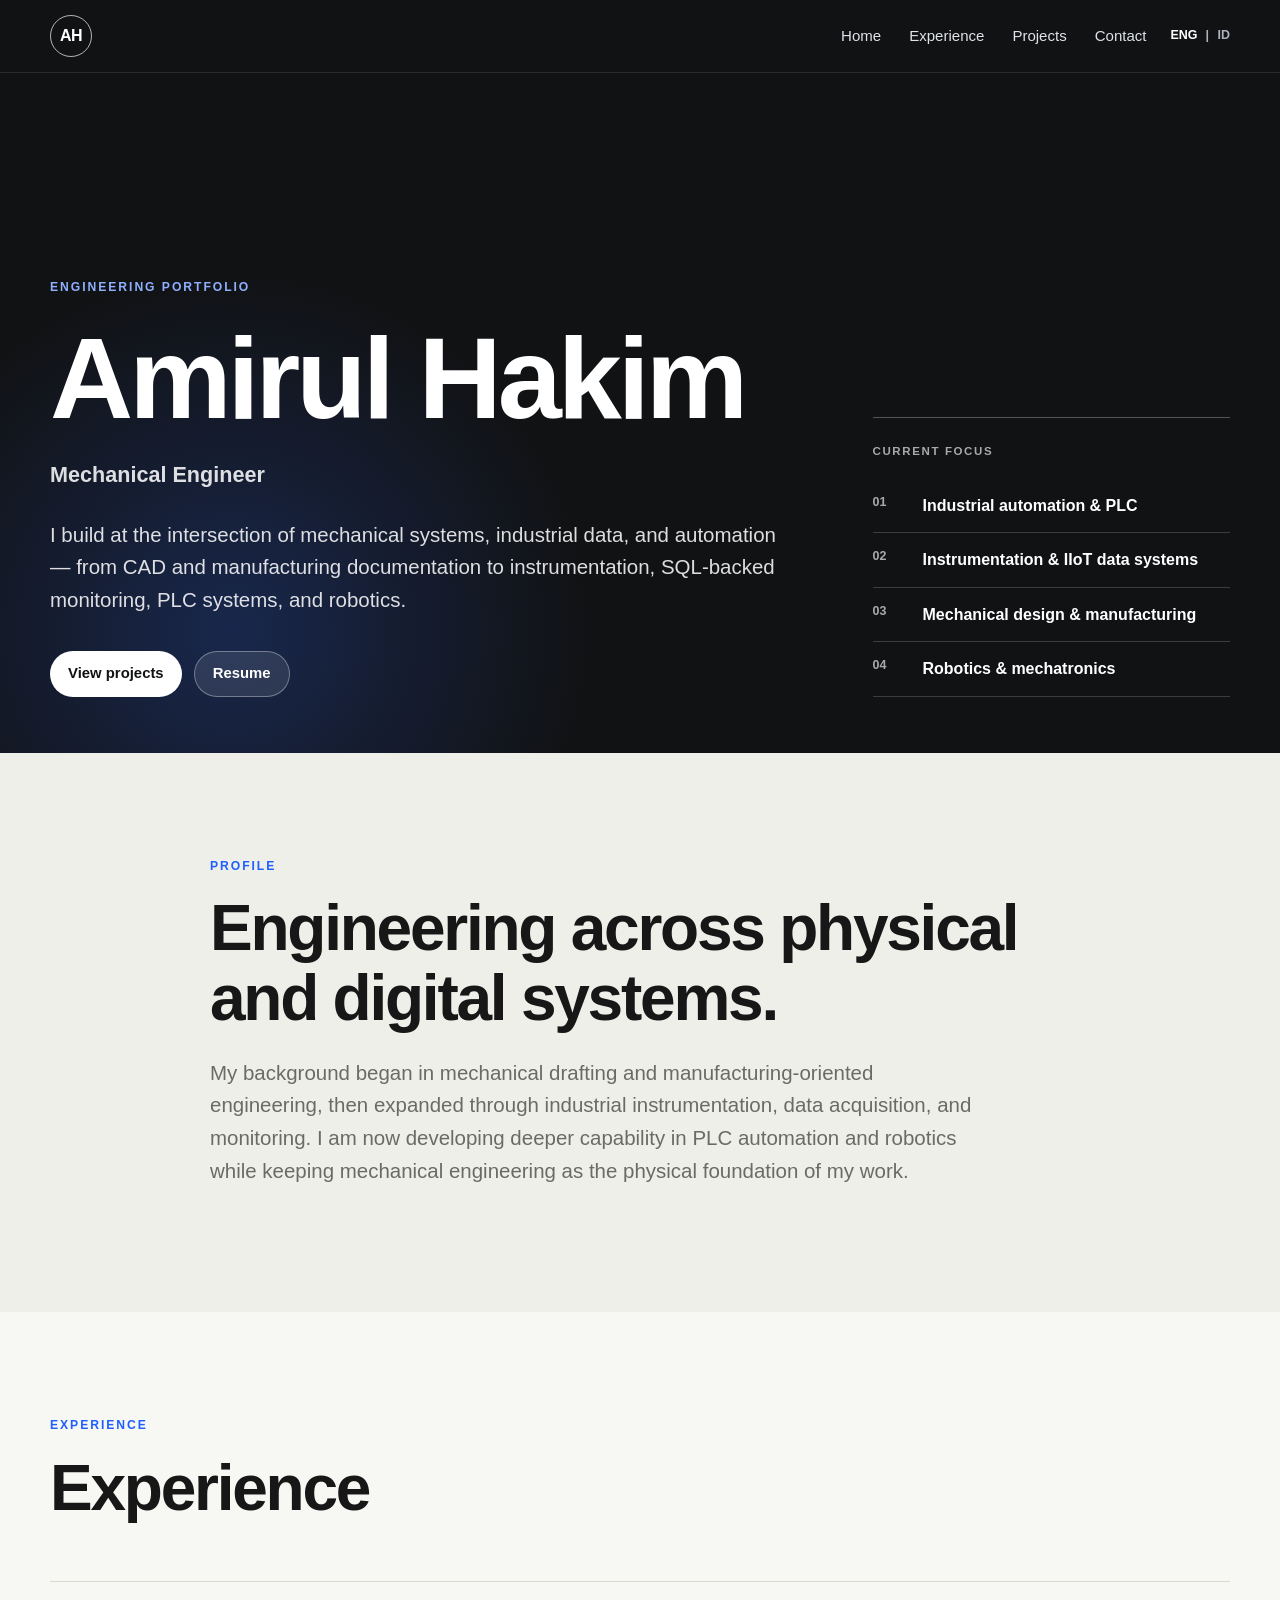
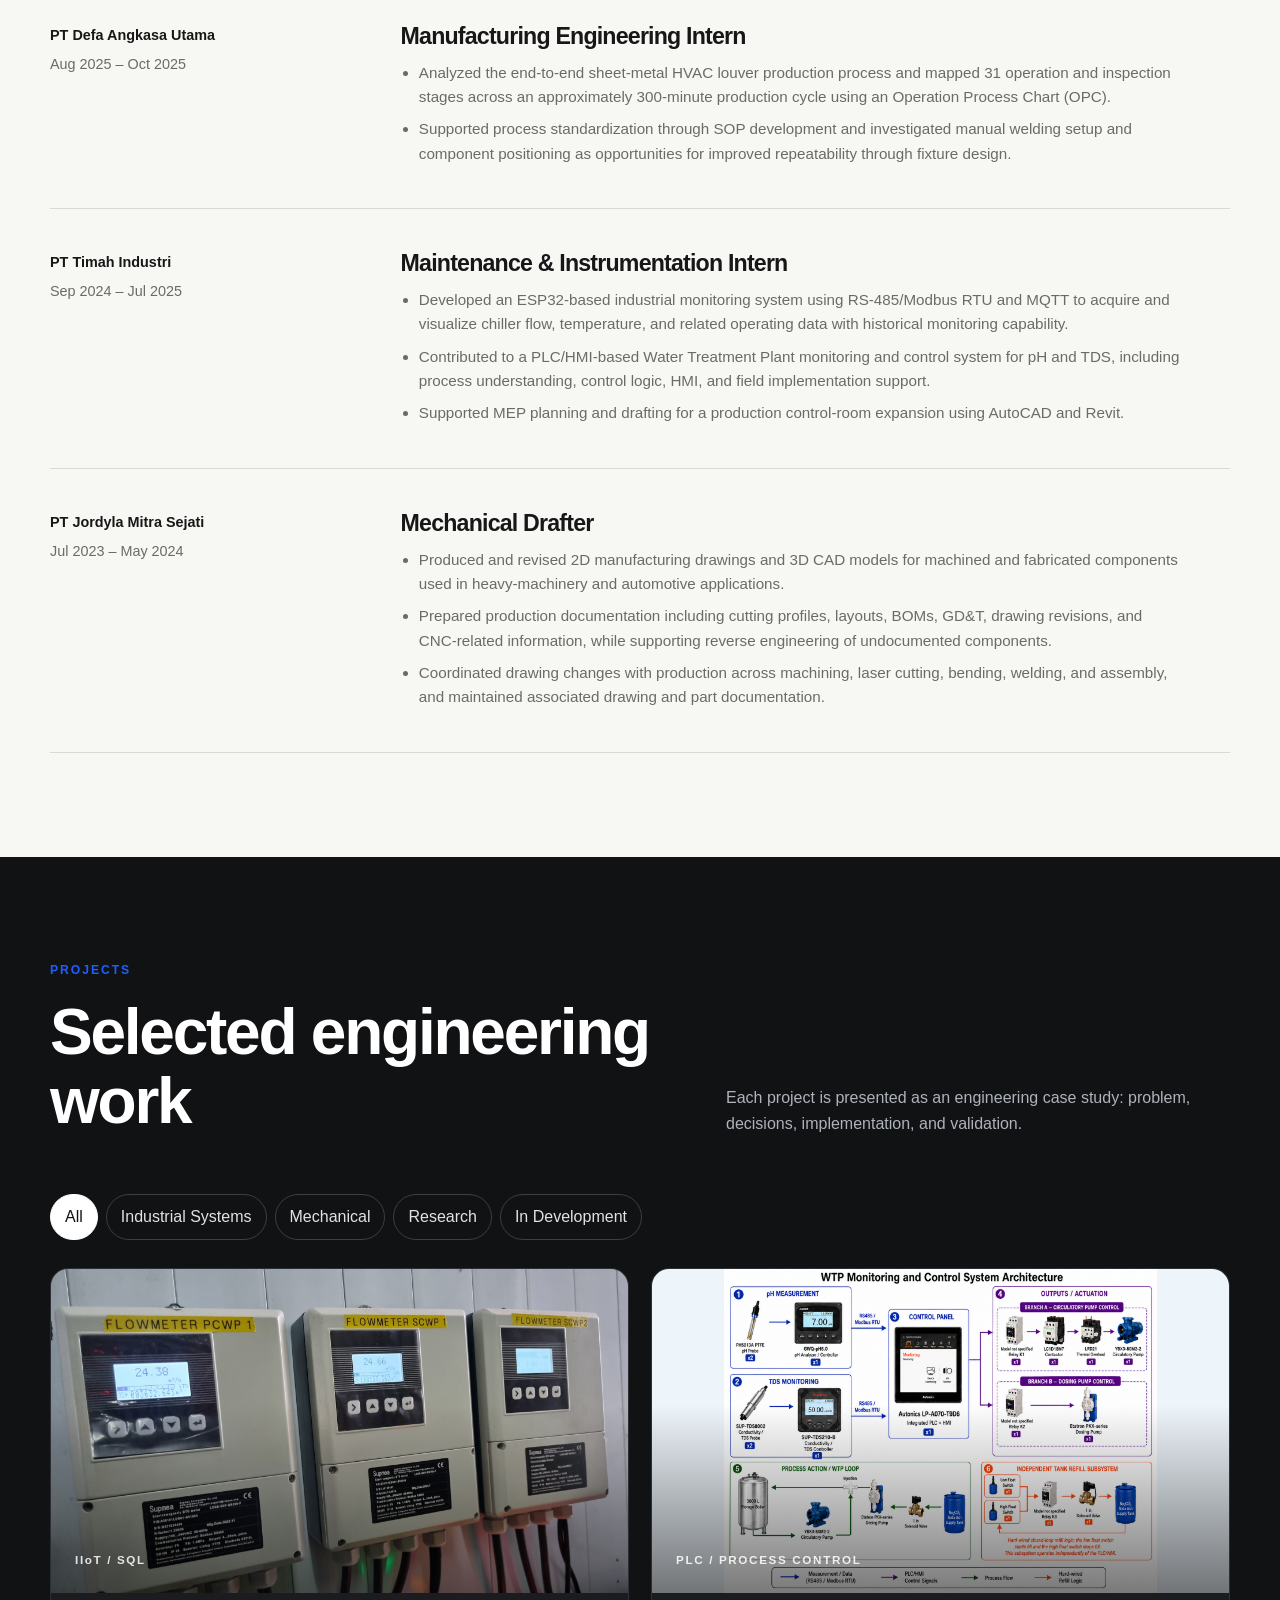
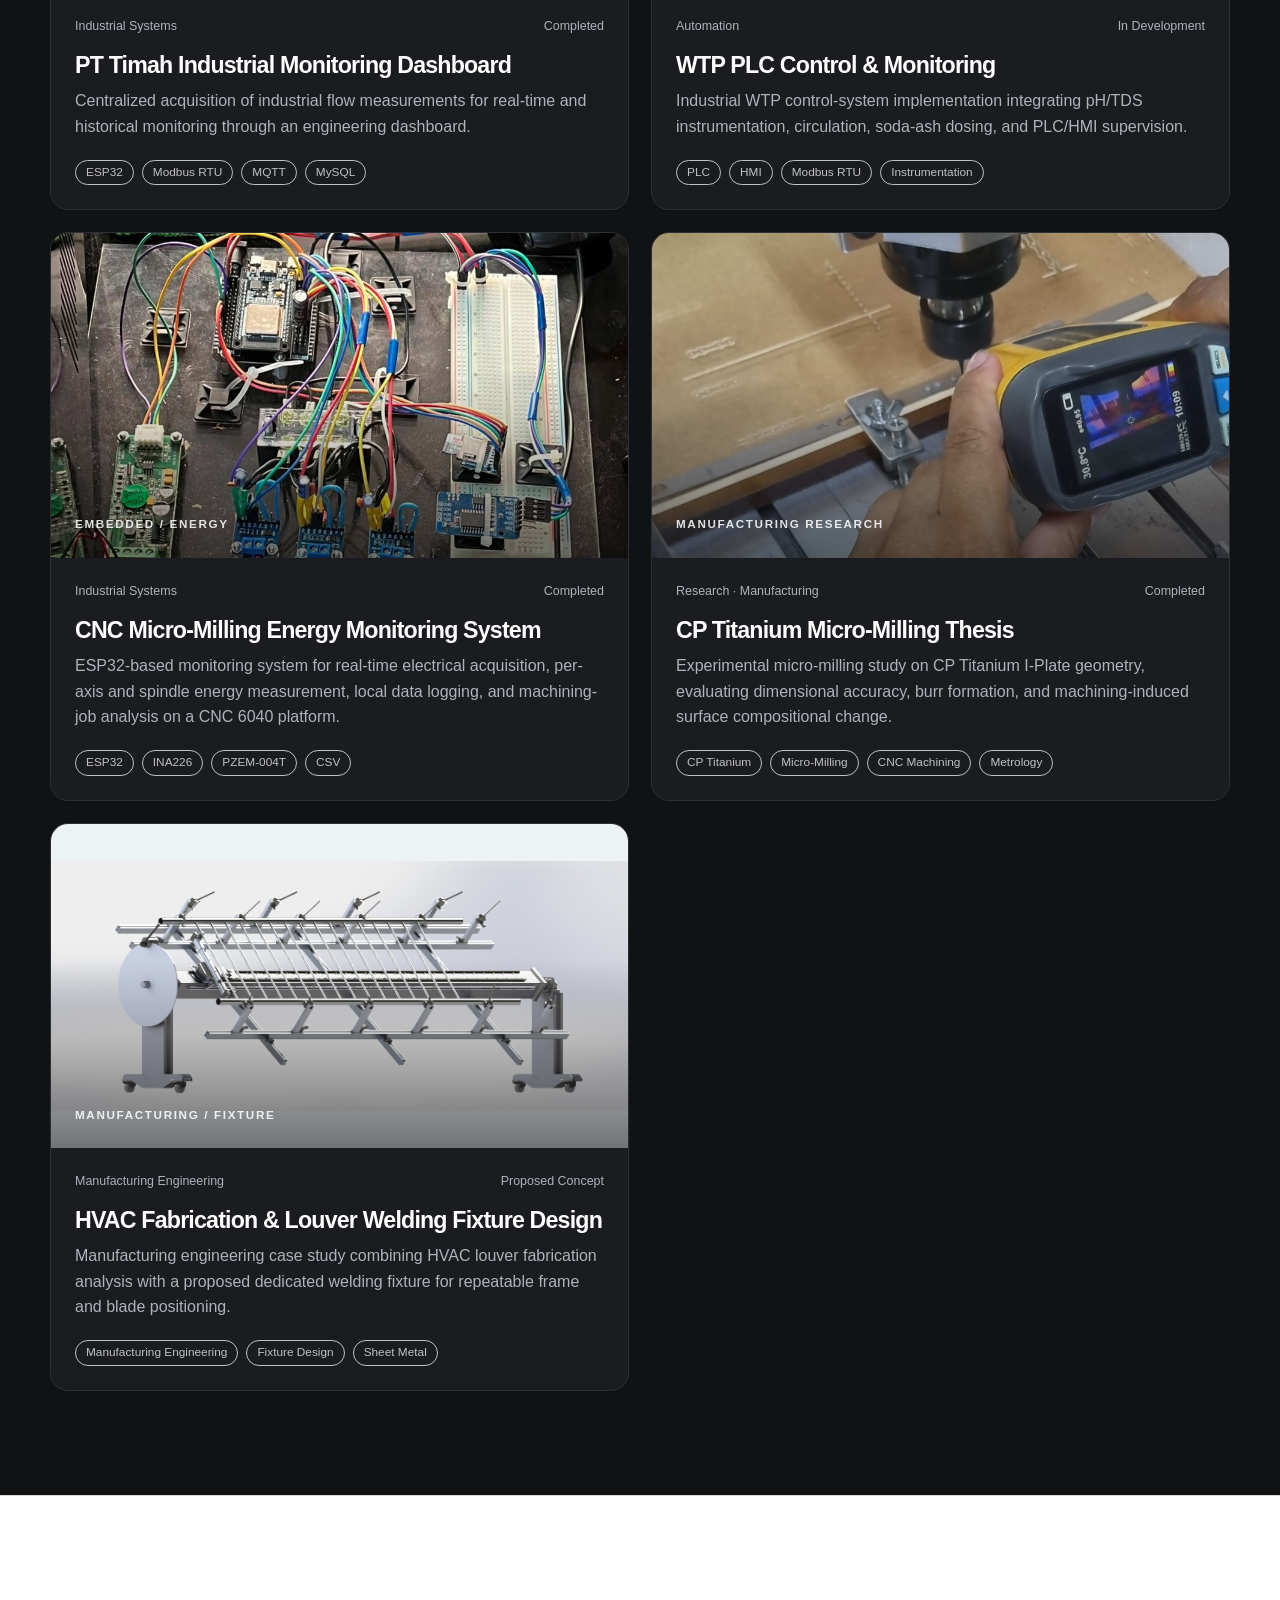
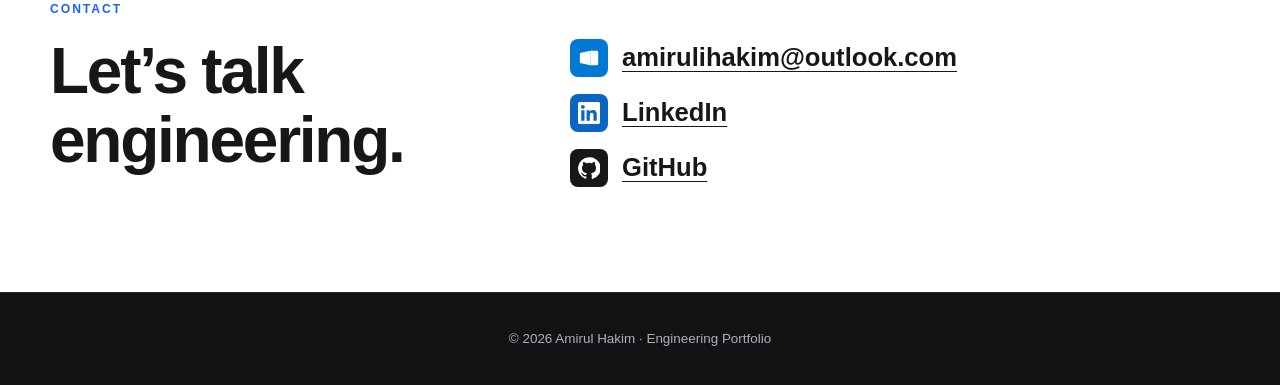
==== commit 8e864dc2: "Add Defa HVAC fabrication and welding fixture case study" ====
--- a/index.html
+++ b/index.html
@@ -194,6 +194,18 @@
               </div>
             </a>
           </article>
+
+          <article class="project-card" data-category="industrial mechanical">
+            <a class="project-link" href="projects/hvac-fabrication-louver-welding-fixture.html">
+              <div class="project-visual project-visual-timah project-visual-defa"><img src="assets/projects/defa/proposed-louver-fixture-isometric.jpg" alt="Proposed louver welding fixture CAD concept" data-energy-en="Proposed louver welding fixture CAD concept" data-energy-id="Konsep CAD usulan fixture pengelasan louver" data-energy-attribute="alt" loading="lazy" decoding="async"><span data-energy-en="MANUFACTURING / FIXTURE" data-energy-id="MANUFAKTUR / FIXTURE">MANUFACTURING / FIXTURE</span></div>
+              <div class="project-content">
+                <div class="project-topline"><span data-energy-en="Manufacturing Engineering" data-energy-id="Teknik Manufaktur">Manufacturing Engineering</span><span data-energy-en="Proposed Concept" data-energy-id="Konsep Usulan">Proposed Concept</span></div>
+                <h3 data-energy-en="HVAC Fabrication &amp; Louver Welding Fixture Design" data-energy-id="Fabrikasi HVAC &amp; Desain Fixture Pengelasan Louver">HVAC Fabrication &amp; Louver Welding Fixture Design</h3>
+                <p data-energy-en="Manufacturing engineering case study combining HVAC louver fabrication analysis with a proposed dedicated welding fixture for repeatable frame and blade positioning." data-energy-id="Studi kasus teknik manufaktur yang memadukan analisis fabrikasi louver HVAC dengan usulan fixture pengelasan khusus untuk penempatan rangka dan bilah yang konsisten.">Manufacturing engineering case study combining HVAC louver fabrication analysis with a proposed dedicated welding fixture for repeatable frame and blade positioning.</p>
+                <div class="tags"><span data-energy-en="Manufacturing Engineering" data-energy-id="Teknik Manufaktur">Manufacturing Engineering</span><span data-energy-en="Fixture Design" data-energy-id="Desain Fixture">Fixture Design</span><span data-energy-en="Sheet Metal" data-energy-id="Pelat Logam">Sheet Metal</span></div>
+              </div>
+            </a>
+          </article>
         </div>
       </div>
     </section>
--- a/styles.css
+++ b/styles.css
@@ -668,6 +668,30 @@
 [lang="id"] .timah-hero h1 span { white-space: normal; }
 .timah-lead { max-width: 650px; margin: 0; color: #d9e5f0; font-size: clamp(.92rem, 1.35vw, 1.08rem); }
 .timah-actions { display: flex; flex-wrap: wrap; gap: 12px; margin-top: 32px; }
+.timah-disclosure-control { padding-bottom:32px; text-align:center; }
+.timah-disclosure-toggle { max-width:100%; white-space:normal; color:var(--timah-blue); border:1px solid var(--timah-blue); background:transparent; }
+.timah-disclosure-toggle:hover { background:#eaf1f8; }
+.timah-disclosure-toggle:focus-visible { outline:2px solid var(--timah-blue); outline-offset:4px; }
+#technical-case-study[hidden] { display:none; }
+.timah-summary-system { padding-top:36px; }
+.timah-summary-system > .timah-system-overview { margin-bottom:0; }
+#project-overview .timah-challenge-layout { grid-template-columns:minmax(0,62fr) minmax(0,38fr); gap:22px 32px; align-items:stretch; }
+#project-overview .timah-summary-heading { grid-column:1; }
+#project-overview .timah-context-list { grid-column:1; grid-row:2; margin:0; }
+#project-overview .timah-context-list > div { grid-template-columns:7rem minmax(0,1fr); gap:22px; }
+#project-overview .timah-hardware-media { grid-column:2; grid-row:2; display:flex; flex-direction:column; min-width:0; min-height:0; align-self:stretch; }
+#project-overview .timah-hardware-media img { flex:1 1 0; width:100%; height:0; min-height:0; max-height:none; aspect-ratio:auto; object-fit:cover; object-position:center; }
+#project-overview .timah-hardware-media figcaption { flex:none; }
+@media (max-width:960px) {
+  #project-overview .timah-challenge-layout { gap:22px 24px; }
+  #project-overview .timah-context-list > div { grid-template-columns:1fr; gap:4px; }
+}
+@media (max-width:780px) {
+  .timah-summary-system { padding-top:28px; }
+  #project-overview .timah-challenge-layout { grid-template-columns:minmax(0,1fr); gap:22px; }
+  #project-overview .timah-hardware-media { grid-column:1; grid-row:3; }
+  #project-overview .timah-hardware-media img { flex:none; height:auto; aspect-ratio:4/3; }
+}
 .timah-button-primary { gap: 10px; color: #fff; background: var(--timah-blue); }
 .timah-button-primary:hover { background: #2587df; }
 .timah-button-ghost { gap: 10px; color: #fff; border: 1px solid rgba(255,255,255,.35); }
@@ -890,9 +914,9 @@
 .thesis-equation-grid span { color:#63c5ed; font-size:.63rem; font-weight:850; letter-spacing:.08em; text-transform:uppercase; }
 .thesis-equation-grid strong { margin-top:13px; color:#fff; font-family:Georgia,"Times New Roman",serif; font-size:clamp(.95rem,1.5vw,1.25rem); font-weight:500; text-align:center; }
 .thesis-journal-page .timah-overview-flow { grid-template-columns:1fr 18px 1fr 18px 1fr 18px 1fr; }
-.thesis-journal-page .thesis-composition-media { grid-template-columns:repeat(2,minmax(0,1fr)); }
-.thesis-journal-page .thesis-composition-media figcaption strong,
-.thesis-journal-page .thesis-composition-media figcaption span { display:block; }
+.thesis-journal-page .thesis-measure-media-grid { grid-template-columns:repeat(3,minmax(0,1fr)); }
+.thesis-journal-page .thesis-measure-media-grid figcaption strong,
+.thesis-journal-page .thesis-measure-media-grid figcaption span { display:block; }
 .thesis-journal-page .thesis-equation-grid { grid-template-columns:repeat(2,minmax(0,1fr)); }
 .thesis-journal-page .thesis-math { line-height:1.8; font-size:clamp(.85rem,1.35vw,1.15rem); }
 .thesis-journal-page .thesis-math sub { font-size:.65em; }
@@ -904,13 +928,14 @@
 .thesis-journal-page .thesis-journal-stats > div { grid-template-columns:repeat(4,minmax(0,1fr)); margin:0; }
 .thesis-journal-page .thesis-transfer-evidence { grid-column:1/-1; padding-top:18px; border-top:1px solid var(--line); }
 @media (max-width:960px) {
+  .thesis-journal-page .thesis-measure-media-grid { grid-template-columns:repeat(2,minmax(0,1fr)); }
   .thesis-journal-page .timah-overview-flow { grid-template-columns:1fr; gap:0; }
   .thesis-journal-page .timah-overview-flow i { width:1px; height:18px; margin:0 auto; }
   .thesis-journal-page .timah-overview-flow i::after { right:-3px; top:11px; transform:rotate(135deg); }
   .thesis-journal-page .thesis-journal-stats > div { grid-template-columns:repeat(2,minmax(0,1fr)); }
 }
 @media (max-width:700px) {
-  .thesis-journal-page .thesis-composition-media,
+  .thesis-journal-page .thesis-measure-media-grid,
   .thesis-journal-page .thesis-equation-grid,
   .thesis-journal-page .thesis-journal-stats > div { grid-template-columns:1fr; }
 }
@@ -968,8 +993,6 @@
 .thesis-best-result b { display:block; margin-bottom:4px; color:#fff; font-size:1.2rem; }
 .thesis-best-result > p:last-child { max-width:780px; margin-bottom:0; color:#b8cadb; }
 .thesis-evidence-grid { grid-template-columns:repeat(2,minmax(0,1fr)); gap:16px; }
-.thesis-evidence-photo img { object-fit:cover; object-position:center 48%; }
-.thesis-process-video video { display:block; width:100%; aspect-ratio:16/9; object-fit:contain; background:#030b15; }
 .thesis-takeaway > p { max-width:920px; line-height:1.65; }
 .thesis-future-grid { display:grid; grid-template-columns:repeat(4,minmax(0,1fr)); gap:10px; margin-top:22px; }
 .thesis-future-grid span { padding:13px; color:#29405a; font-size:.72rem; font-weight:750; text-align:center; border:1px solid #d2e0ea; border-radius:8px; background:#edf4f8; }
@@ -1234,3 +1257,47 @@
   .image-lightbox { padding:52px 12px 66px; }
   .image-lightbox-stage { inset:50px 8px 62px; }
 }
+
+/* Defa manufacturing internship: reuse the shared project foundation. */
+.defa-page .defa-hero { background-image:linear-gradient(90deg,rgba(3,15,34,.97),rgba(5,24,50,.86) 50%,rgba(6,24,47,.3)),url("assets/projects/defa/defa-hero.png"); background-position:center; }
+.defa-hero h1 { max-width:850px; }
+.defa-role { margin:18px 0 0; color:#bbcee3; font-size:.8rem; }
+.defa-summary-copy { max-width:920px; }
+.defa-cards { display:grid; grid-template-columns:repeat(3,minmax(0,1fr)); gap:16px; margin-top:22px; }
+.defa-cards article { padding:20px; border:1px solid #d7e0e9; border-radius:10px; background:#fff; }
+.defa-cards h3 { margin:0 0 10px; color:var(--timah-blue); font-size:.82rem; }
+.defa-cards p { margin:0; color:#4f5d6e; font-size:.9rem; line-height:1.55; }
+.defa-status { display:flex; flex-wrap:wrap; gap:8px 18px; margin:20px 0; padding:14px 18px; border-left:3px solid var(--timah-blue); background:#eaf1f8; color:var(--timah-navy); }
+.defa-status strong { color:var(--timah-blue); }
+.defa-page .defa-media { min-width:0; }
+.defa-page .defa-media img { width:100%; aspect-ratio:16/10; object-fit:contain; object-position:center; background:#f2f5f8; cursor:zoom-in; }
+.defa-page .defa-photo img { object-fit:cover; }
+.defa-page .defa-feature img,.defa-page .defa-cad-top img { aspect-ratio:auto; height:auto; }
+.defa-page .defa-opc { max-width:1000px; margin-inline:auto; }
+.defa-page .defa-opc img { aspect-ratio:auto; height:auto; max-height:850px; background:#fff; }
+.defa-facts { display:flex; flex-wrap:wrap; gap:8px 24px; padding-left:20px; margin:20px 0; }
+.defa-metrics { display:grid; grid-template-columns:repeat(5,minmax(0,1fr)); gap:12px; margin:22px 0; }
+.defa-metrics > div { display:flex; flex-direction:column-reverse; justify-content:flex-end; padding:15px; border:1px solid #d7e0e9; border-radius:9px; background:#fff; }
+.defa-metrics dt { color:#4f5d6e; font-size:.78rem; }
+.defa-metrics dd { margin:0 0 5px; color:var(--timah-blue); font-size:1.5rem; font-weight:800; }
+.defa-cad-layout { margin-top:22px; align-items:start; }
+.defa-cad-layout .wtp-dark-callouts { margin:0; }
+.defa-limitations { display:grid; grid-template-columns:repeat(3,minmax(0,1fr)); gap:12px 26px; padding-left:20px; }
+.defa-disclosure { display:flex; justify-content:center; padding-block:24px 32px; list-style:none; cursor:pointer; }
+.defa-disclosure::-webkit-details-marker { display:none; }
+.defa-disclosure .button { gap:12px; padding-block:12px; text-align:center; }
+.defa-disclosure:focus-visible { outline:2px solid var(--timah-blue); outline-offset:-4px; }
+.defa-collapse-label,.defa-case-study[open] .defa-expand-label { display:none; }
+.defa-case-study[open] .defa-collapse-label { display:inline; }
+.defa-case-study[open] .defa-chevron { transform:rotate(180deg); }
+.defa-page main img:focus-visible { outline:3px solid var(--timah-cyan); outline-offset:-3px; }
+.project-visual-defa > img { object-fit:contain; object-position:center; background:#edf2f5; }
+@media (max-width:960px) {
+  .defa-cards,.defa-limitations { grid-template-columns:repeat(2,minmax(0,1fr)); }
+  .defa-metrics { grid-template-columns:repeat(3,minmax(0,1fr)); }
+}
+@media (max-width:700px) {
+  .defa-cards,.defa-limitations,.defa-page .timah-evidence-grid { grid-template-columns:minmax(0,1fr); }
+  .defa-metrics { grid-template-columns:repeat(2,minmax(0,1fr)); }
+  .defa-page .defa-hero { background-image:linear-gradient(90deg,rgba(3,15,34,.94),rgba(5,24,50,.8)),url("assets/projects/defa/defa-hero.png"); }
+}
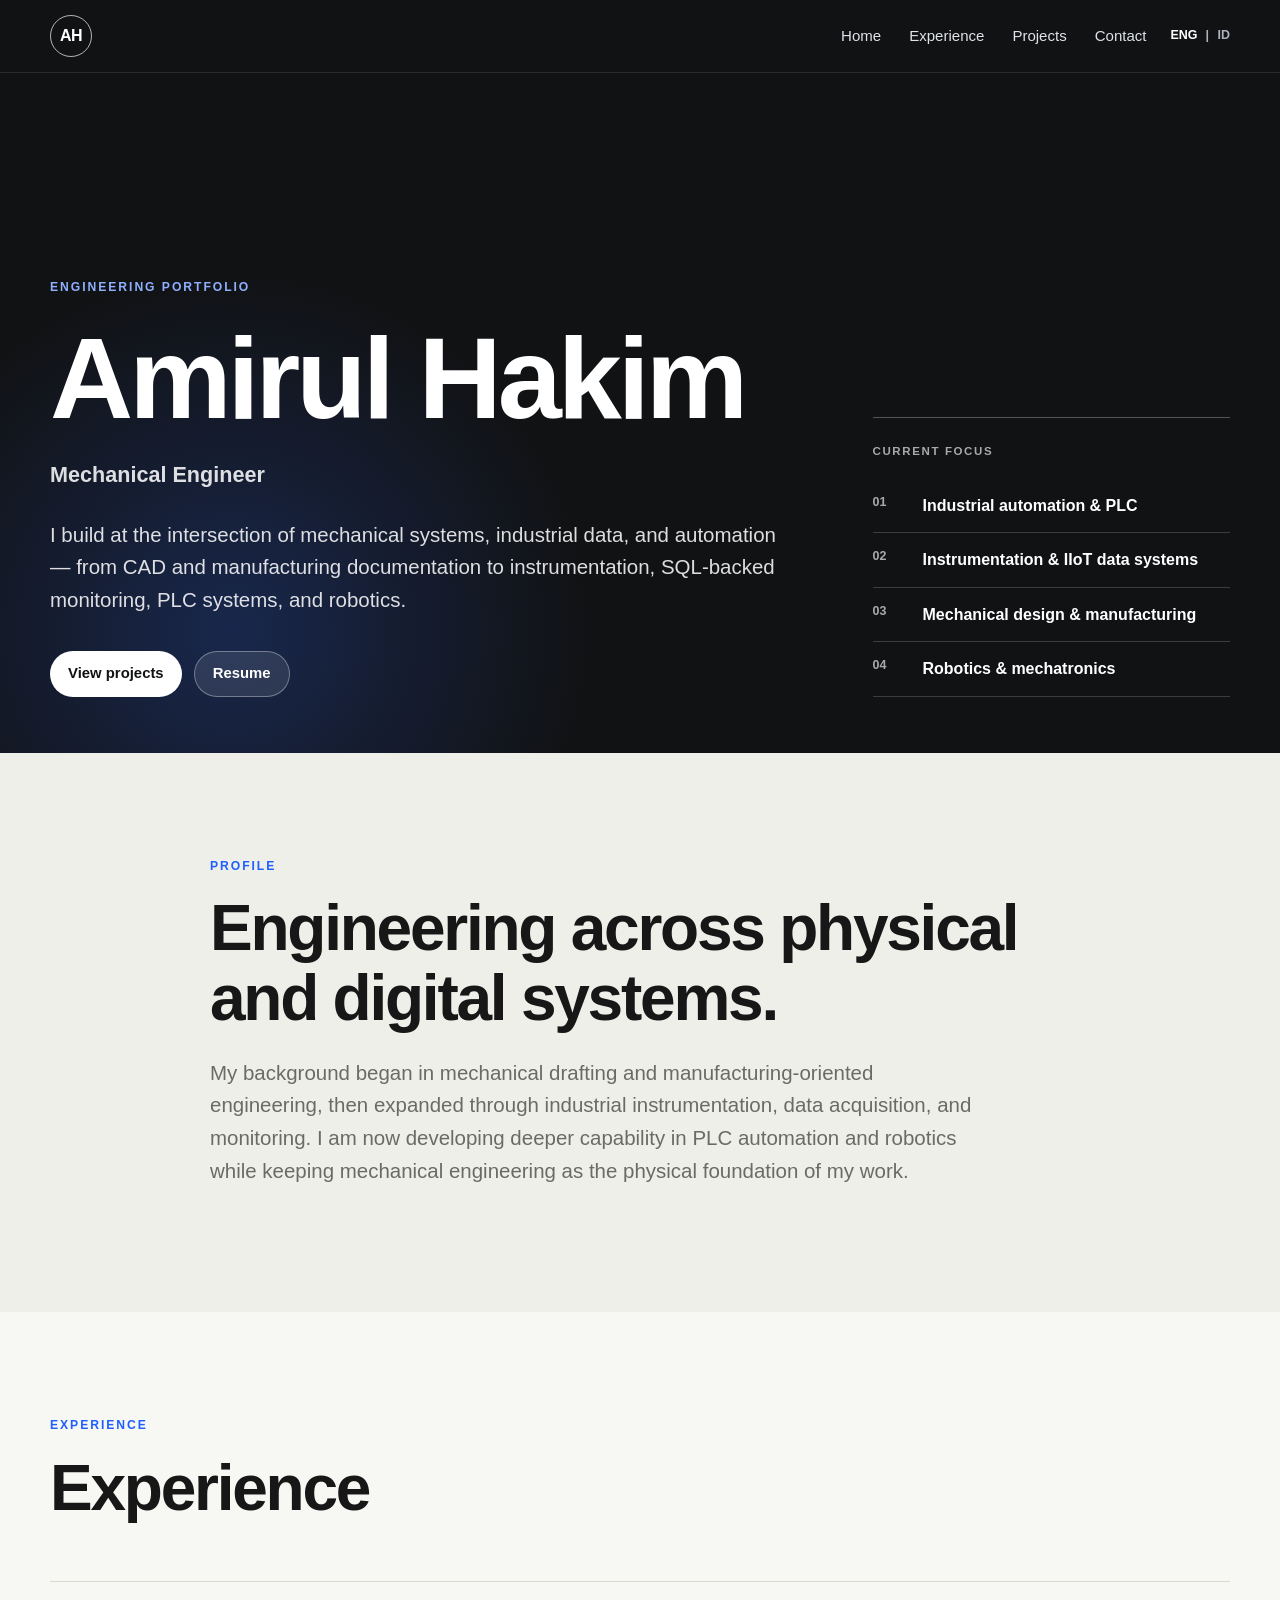
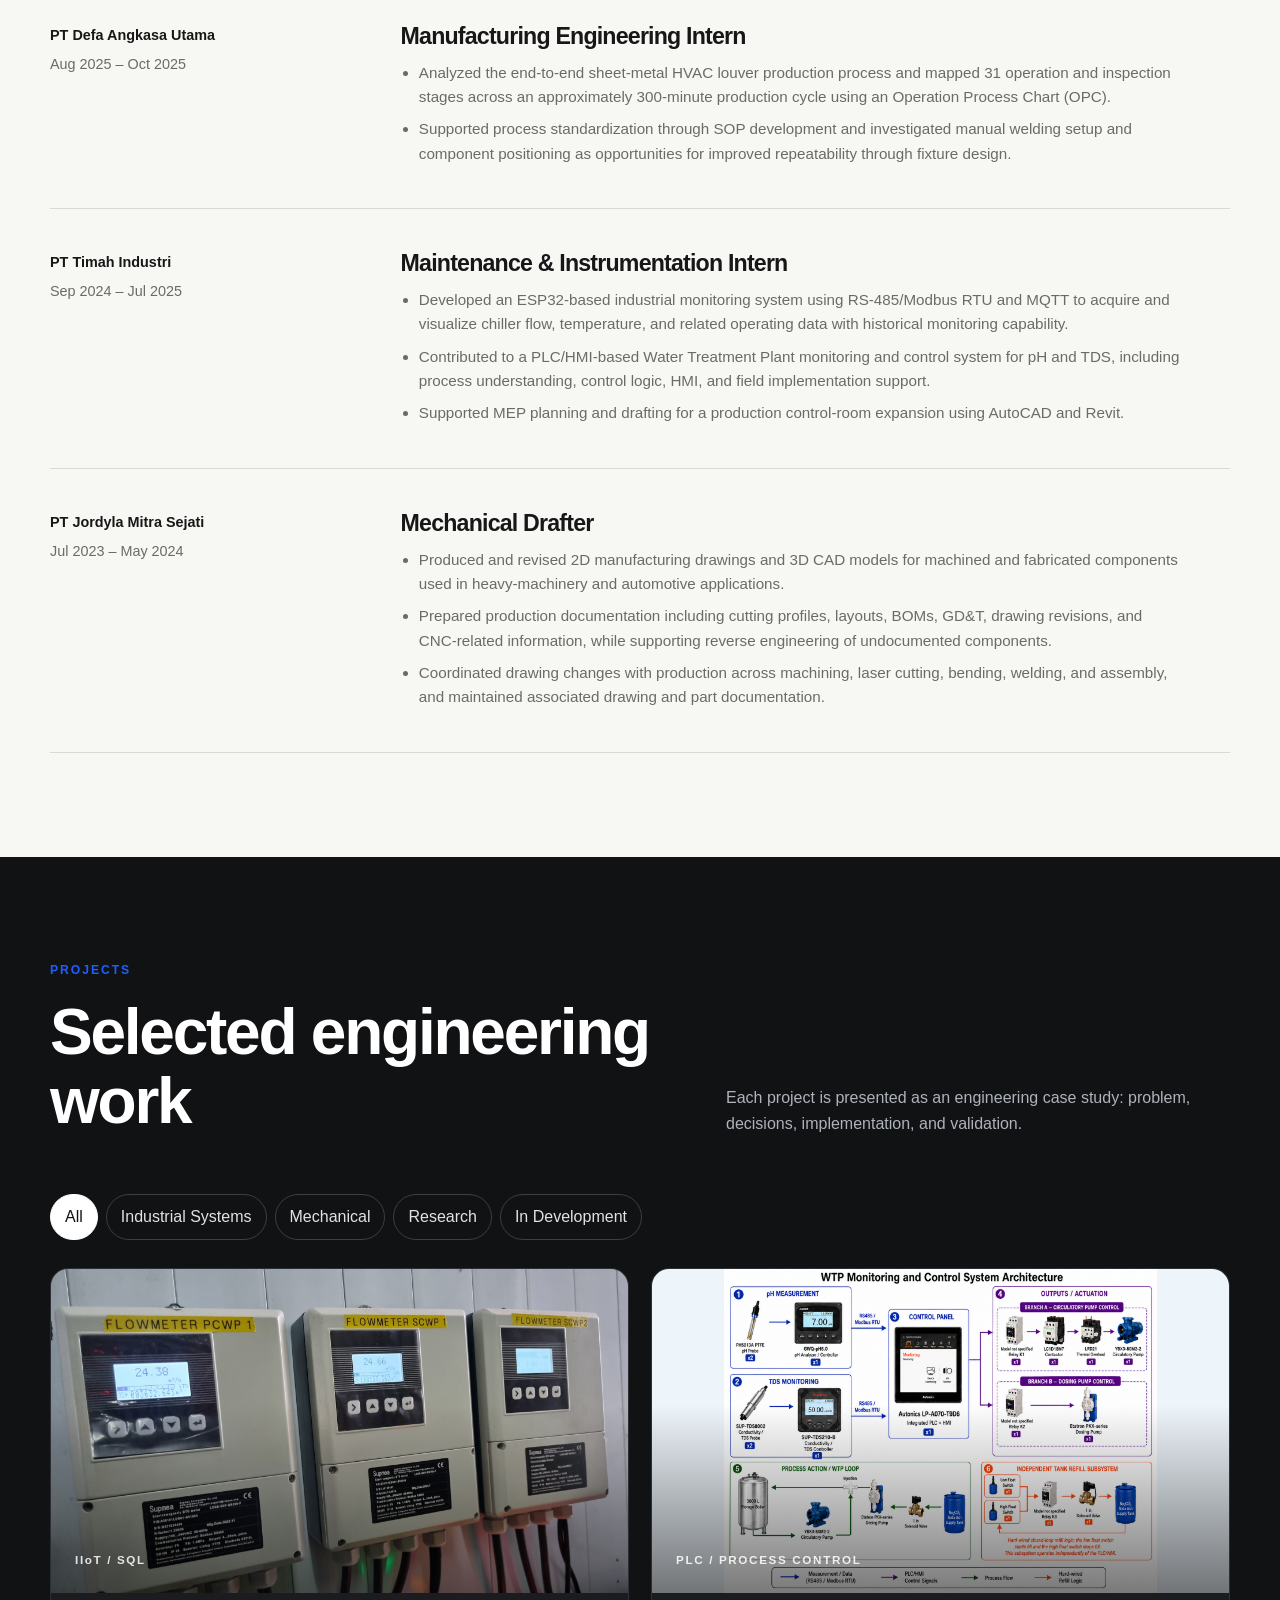
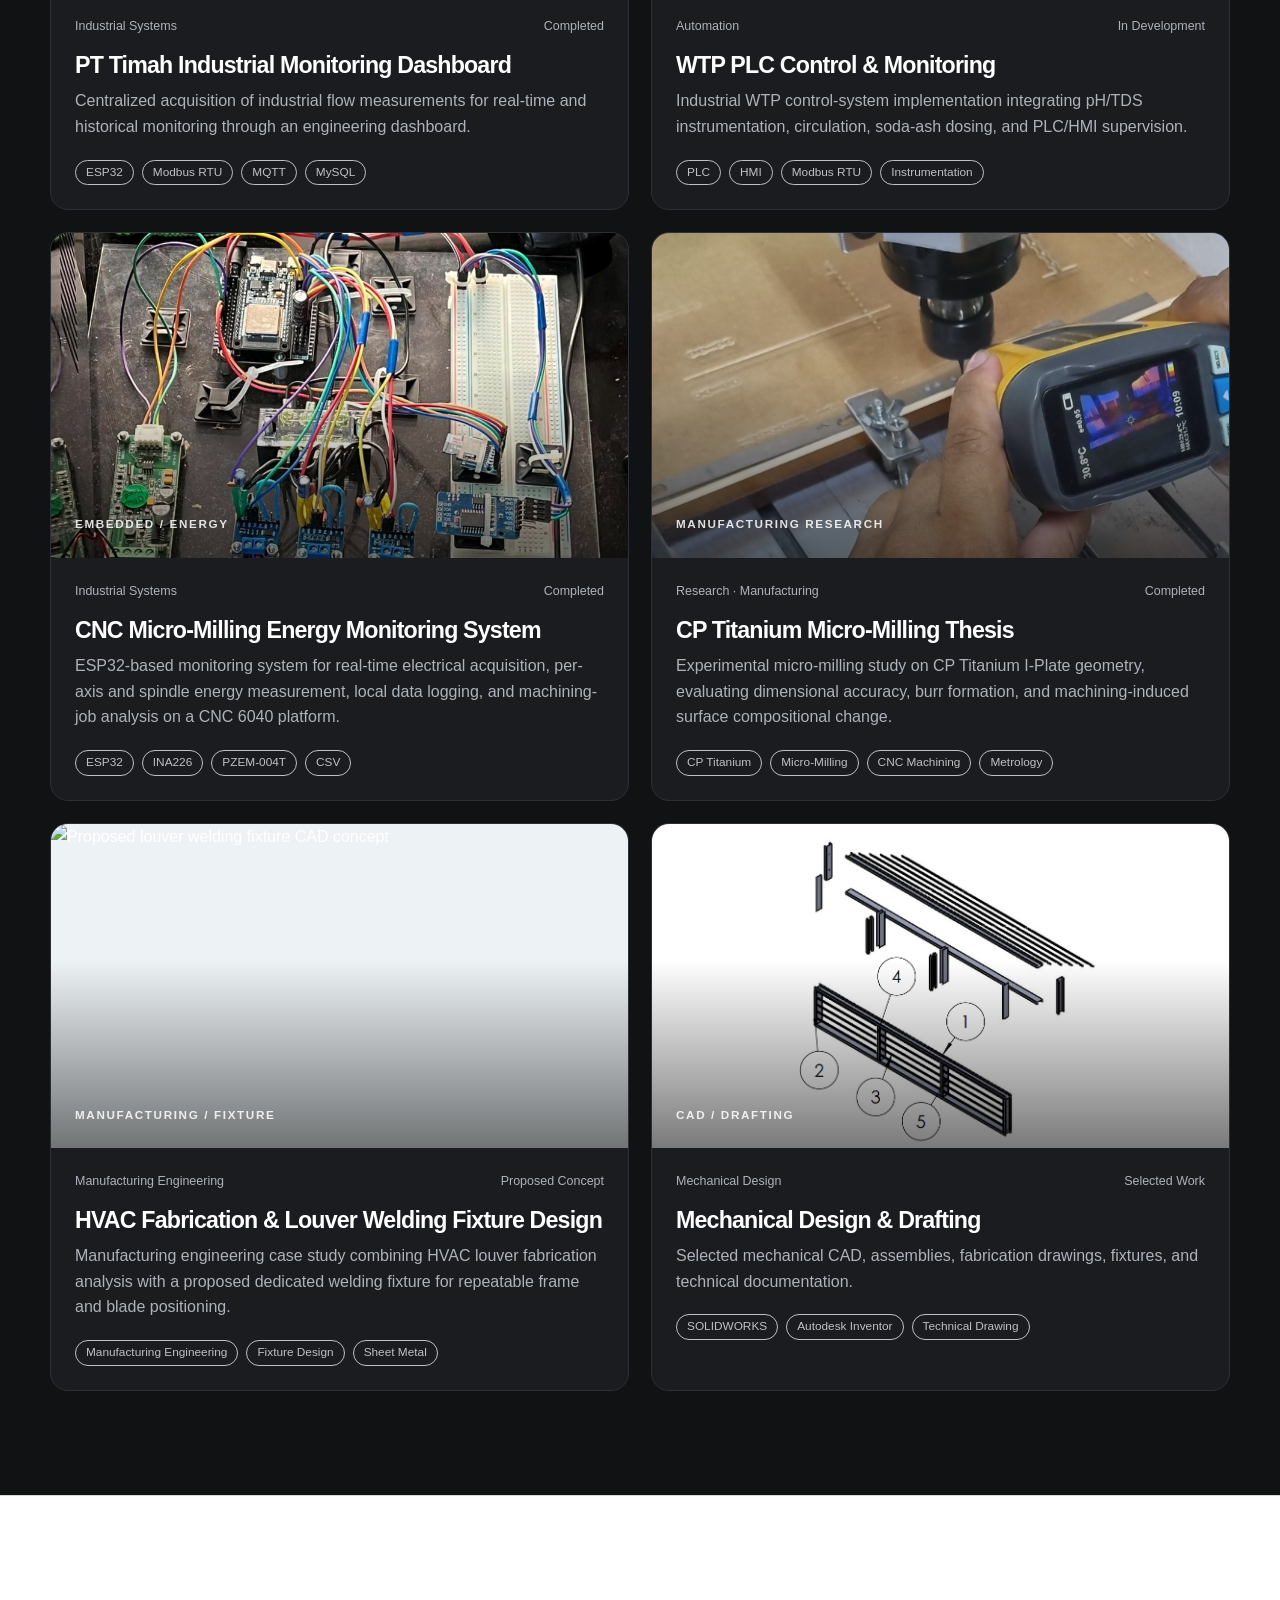
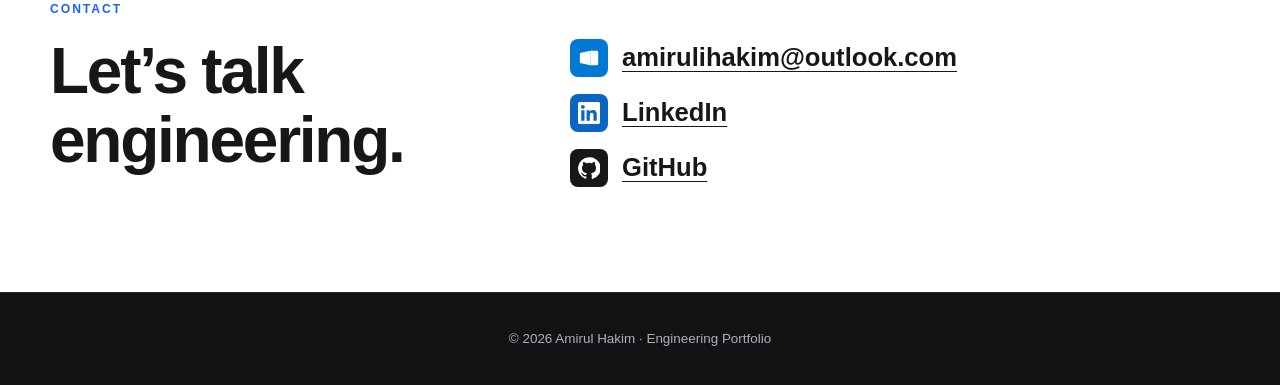
==== commit 8cfdc5b6: "Add mechanical design and drafting portfolio" ====
--- a/index.html
+++ b/index.html
@@ -173,7 +173,7 @@
 
           <article class="project-card" data-category="industrial research mechanical">
             <a class="project-link" href="projects/micro-milling-energy-monitoring.html">
-              <div class="project-visual project-visual-timah"><img src="assets/projects/micro-milling-energy-monitoring/energy-monitoring-hero.jpg" alt="ESP32 energy-monitoring prototype with axis sensors and wiring" data-energy-en="ESP32 energy-monitoring prototype with axis sensors and wiring" data-energy-id="Prototipe monitoring energi ESP32 dengan sensor sumbu dan pengawatan" data-energy-attribute="alt" loading="lazy" decoding="async" /><span data-energy-en="EMBEDDED / ENERGY" data-energy-id="EMBEDDED / ENERGI">EMBEDDED / ENERGY</span></div>
+              <div class="project-visual project-visual-timah"><img src="assets/projects/micro-milling-energy-monitoring/energy-monitoring-hero.jpg?v=20260916" alt="ESP32 energy-monitoring prototype with axis sensors and wiring" data-energy-en="ESP32 energy-monitoring prototype with axis sensors and wiring" data-energy-id="Prototipe monitoring energi ESP32 dengan sensor sumbu dan pengawatan" data-energy-attribute="alt" loading="lazy" decoding="async" /><span data-energy-en="EMBEDDED / ENERGY" data-energy-id="EMBEDDED / ENERGI">EMBEDDED / ENERGY</span></div>
               <div class="project-content">
                 <div class="project-topline"><span>Industrial Systems</span><span>Completed</span></div>
                 <h3 data-energy-en="CNC Micro-Milling Energy Monitoring System" data-energy-id="Sistem Monitoring Energi CNC Micro-Milling">CNC Micro-Milling Energy Monitoring System</h3>
@@ -206,6 +206,7 @@
               </div>
             </a>
           </article>
+          <article class="project-card" data-category="mechanical"><a class="project-link" href="projects/mechanical-design-drafting.html"><div class="project-visual project-visual-timah"><img src="assets/projects/mechanical-design/Louver%20Assembly%20Isometric.png" alt="Louver assembly isometric CAD drawing" data-energy-en="Louver assembly isometric CAD drawing" data-energy-id="Gambar CAD isometrik rakitan louver" data-energy-attribute="alt" loading="lazy" decoding="async" style="object-fit:contain;background:#fff"><span data-energy-en="CAD / DRAFTING" data-energy-id="CAD / GAMBAR TEKNIK">CAD / DRAFTING</span></div><div class="project-content"><div class="project-topline"><span data-energy-en="Mechanical Design" data-energy-id="Desain Mekanik">Mechanical Design</span><span data-energy-en="Selected Work" data-energy-id="Karya Pilihan">Selected Work</span></div><h3 data-energy-en="Mechanical Design &amp; Drafting" data-energy-id="Desain &amp; Gambar Teknik Mekanik">Mechanical Design &amp; Drafting</h3><p data-energy-en="Selected mechanical CAD, assemblies, fabrication drawings, fixtures, and technical documentation." data-energy-id="Pilihan CAD mekanik, rakitan, gambar fabrikasi, fixture, dan dokumentasi teknis.">Selected mechanical CAD, assemblies, fabrication drawings, fixtures, and technical documentation.</p><div class="tags"><span>SOLIDWORKS</span><span>Autodesk Inventor</span><span data-energy-en="Technical Drawing" data-energy-id="Gambar Teknik">Technical Drawing</span></div></div></a></article>
         </div>
       </div>
     </section>
--- a/styles.css
+++ b/styles.css
@@ -1262,7 +1262,20 @@
 .defa-page .defa-hero { background-image:linear-gradient(90deg,rgba(3,15,34,.97),rgba(5,24,50,.86) 50%,rgba(6,24,47,.3)),url("assets/projects/defa/defa-hero.png"); background-position:center; }
 .defa-hero h1 { max-width:850px; }
 .defa-role { margin:18px 0 0; color:#bbcee3; font-size:.8rem; }
-.defa-summary-copy { max-width:920px; }
+.defa-content-split { grid-template-columns:repeat(2,minmax(0,1fr)); gap:42px; }
+.defa-content-split > * { min-width:0; }
+.defa-content-split .timah-section-heading { grid-template-columns:minmax(0,1fr); }
+.defa-content-split .defa-media { width:100%; margin:0; }
+.defa-page .defa-content-split .defa-media img { height:auto; max-height:620px; aspect-ratio:auto; object-fit:contain; }
+.defa-content-split .defa-metrics { grid-template-columns:repeat(3,minmax(0,1fr)); }
+.defa-summary-list > div { grid-template-columns:7rem minmax(0,1fr); gap:20px; }
+@media (max-width:960px) {
+  .defa-content-split { grid-template-columns:minmax(0,1fr); }
+}
+@media (max-width:700px) {
+  .defa-summary-list > div { grid-template-columns:minmax(0,1fr); gap:4px; }
+  .defa-content-split .defa-metrics { grid-template-columns:repeat(2,minmax(0,1fr)); }
+}
 .defa-cards { display:grid; grid-template-columns:repeat(3,minmax(0,1fr)); gap:16px; margin-top:22px; }
 .defa-cards article { padding:20px; border:1px solid #d7e0e9; border-radius:10px; background:#fff; }
 .defa-cards h3 { margin:0 0 10px; color:var(--timah-blue); font-size:.82rem; }
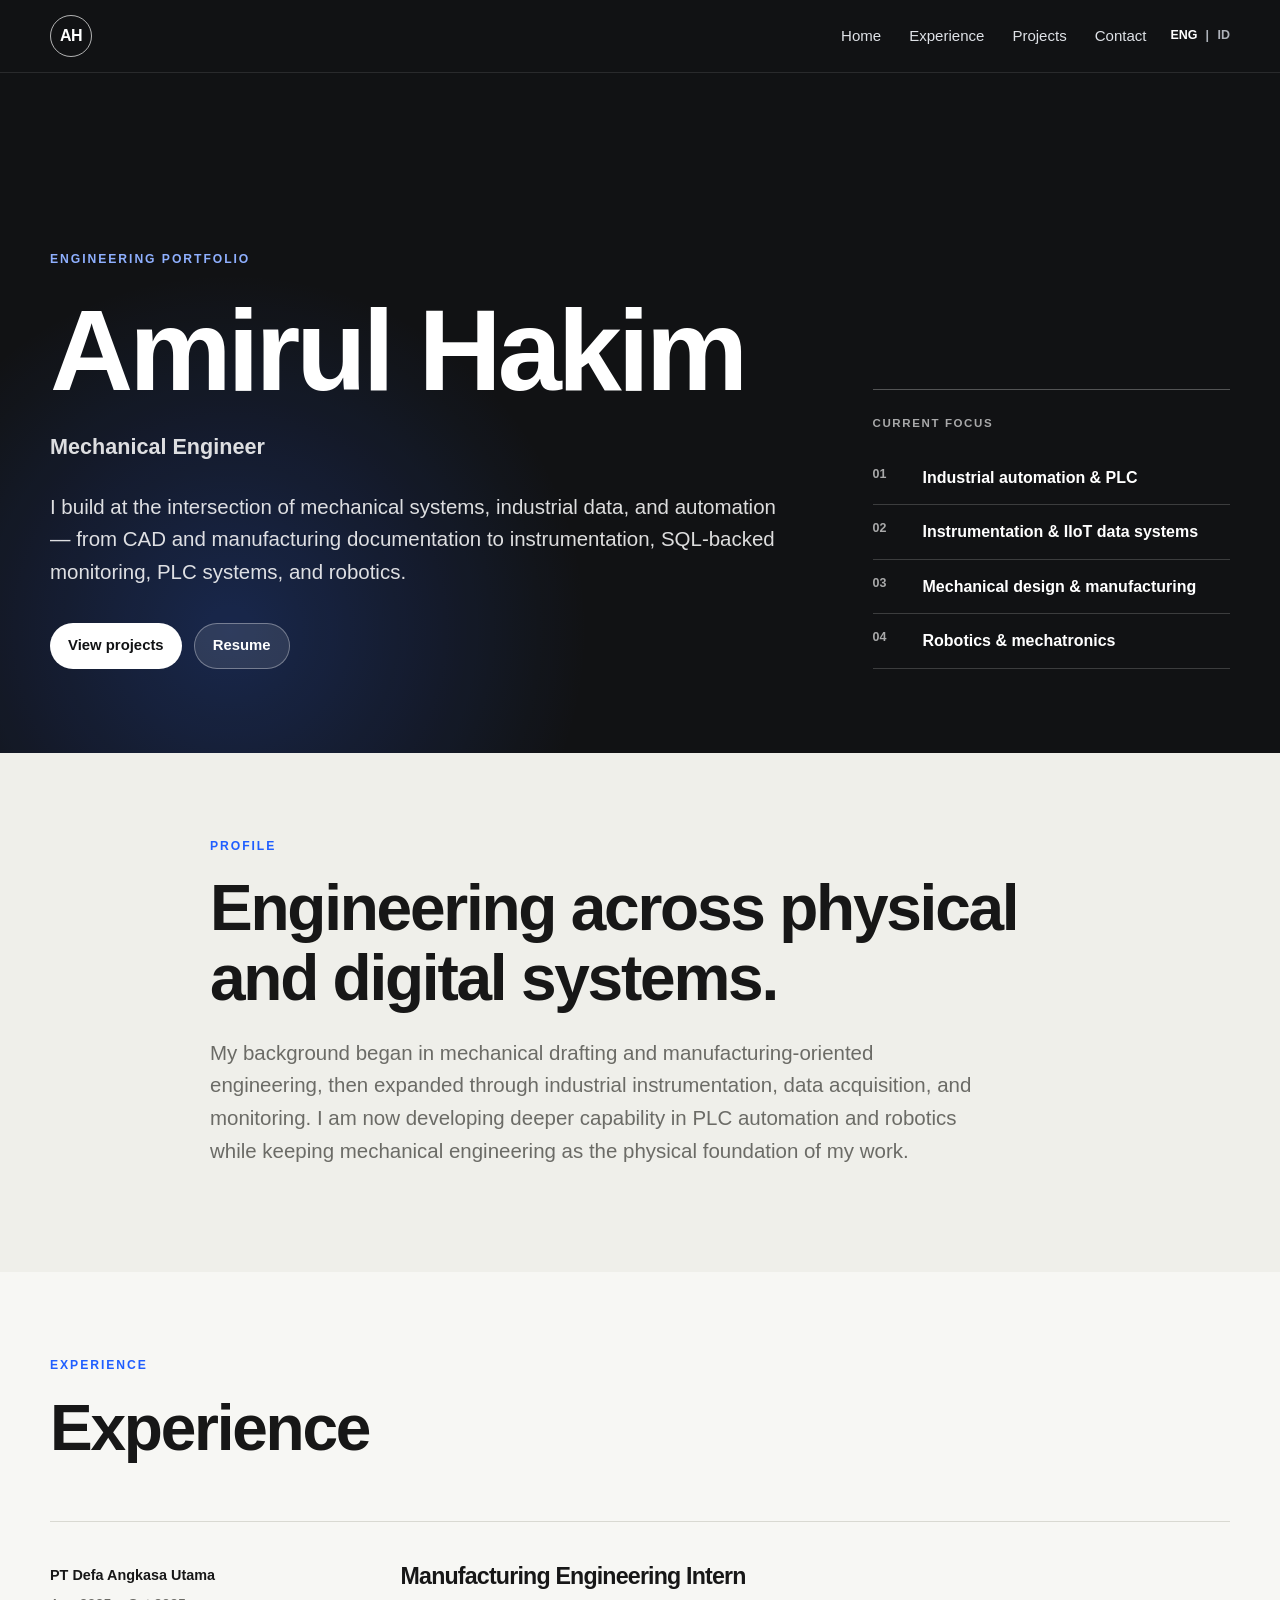
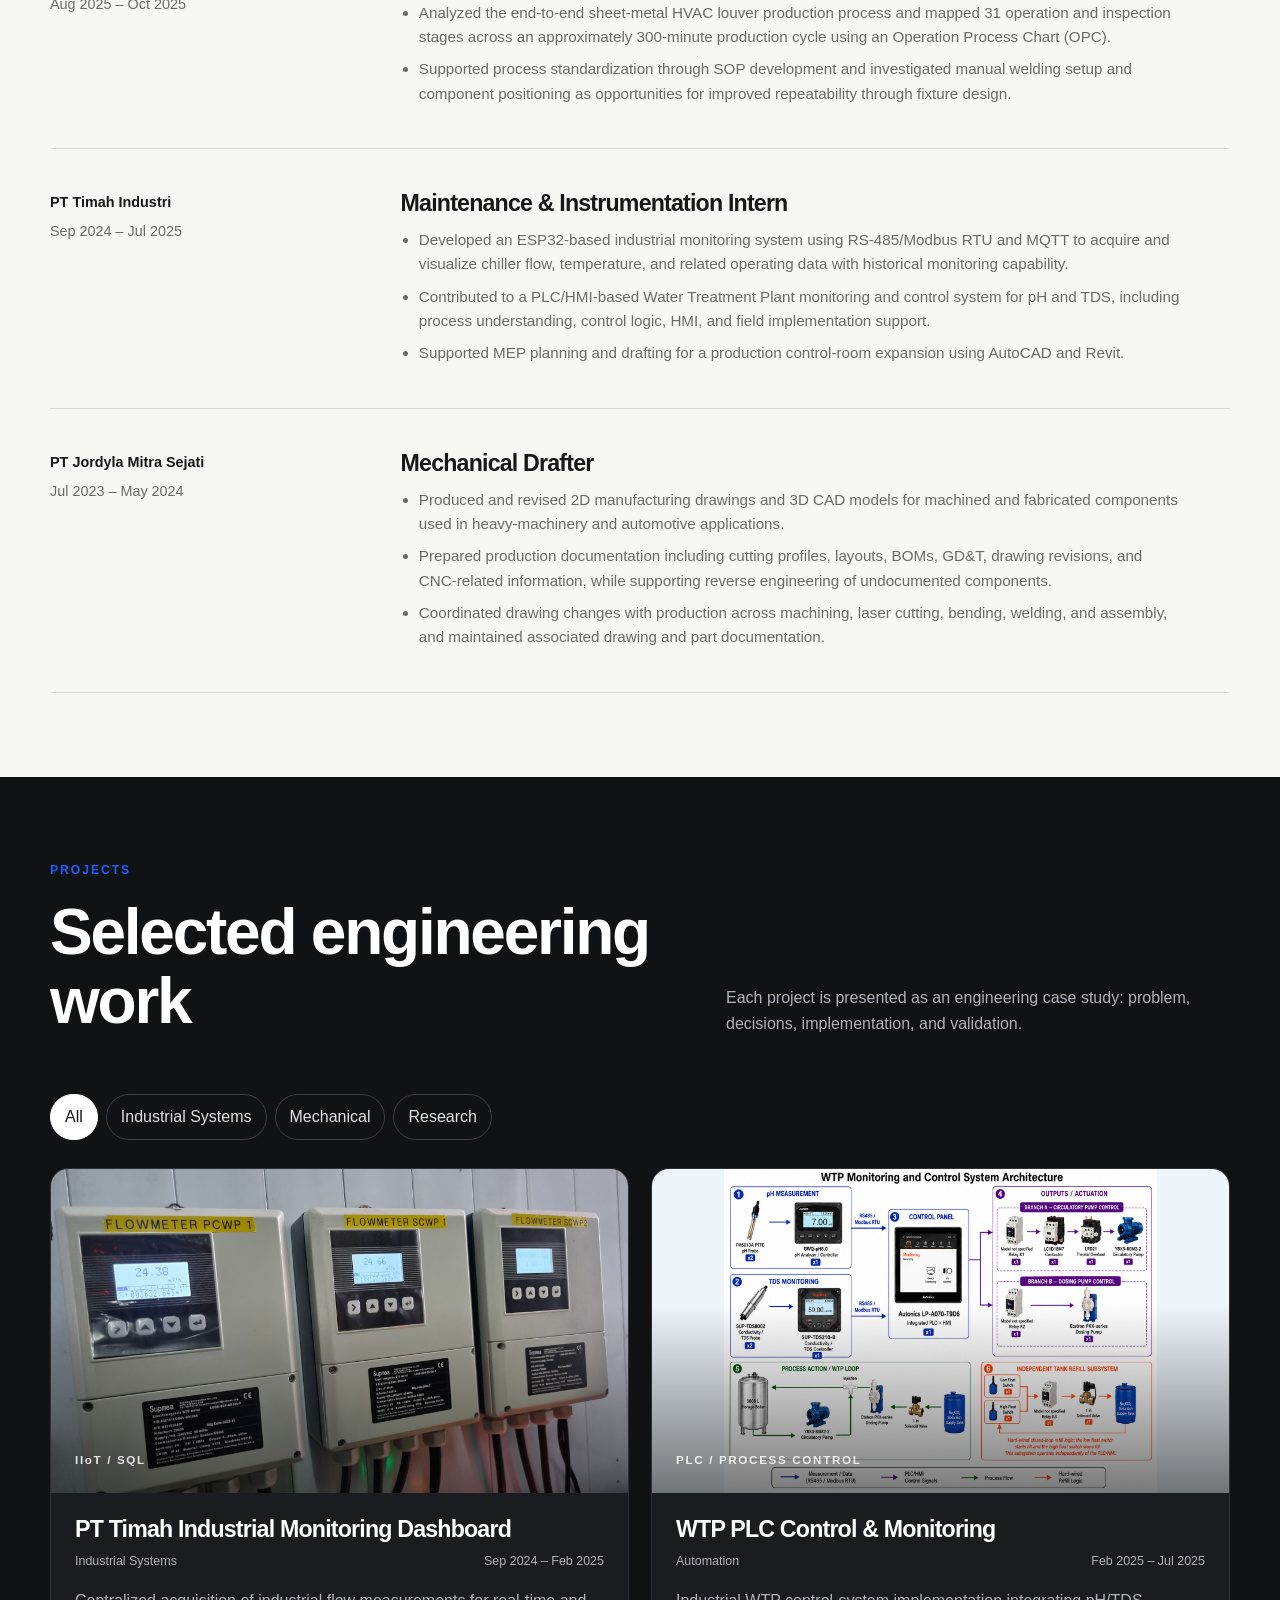
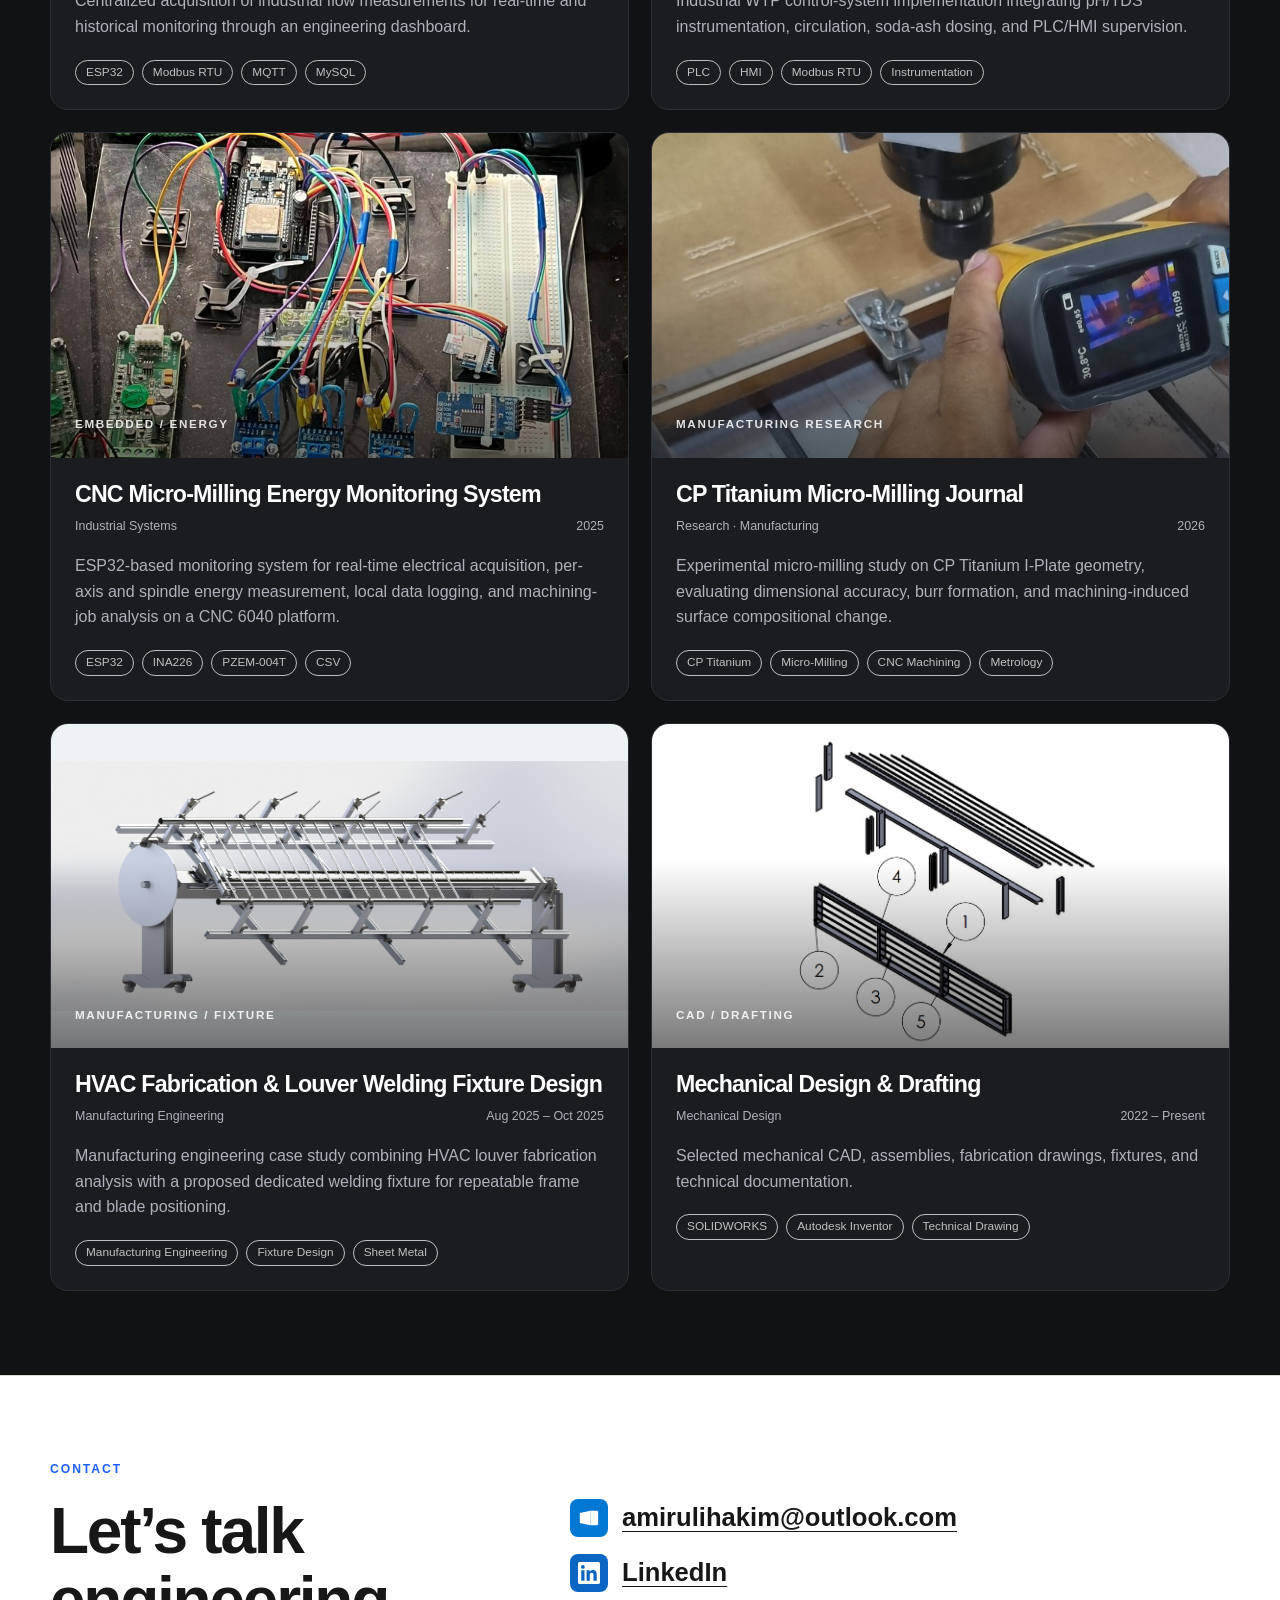
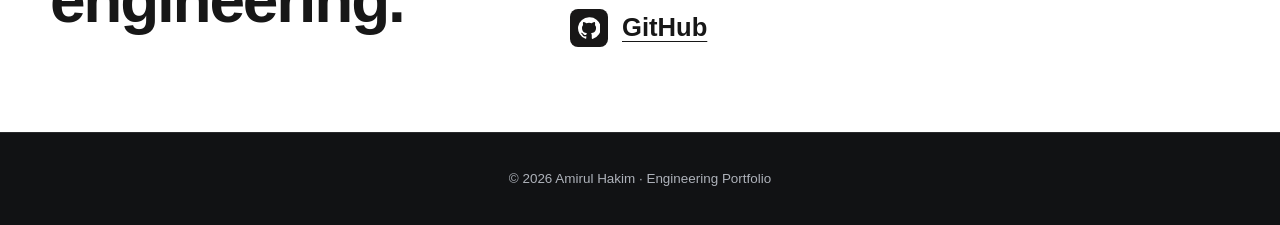
==== commit abaa1d80: "Refine homepage project metadata and update CV" ====
--- a/index.html
+++ b/index.html
@@ -5,9 +5,9 @@
   <meta name="viewport" content="width=device-width, initial-scale=1" />
   <meta name="description" content="Amirul Hakim — Mechanical Engineering, Industrial Automation, IIoT, and Mechatronics portfolio." />
   <title>Amirul Hakim — Engineering Portfolio</title>
-  <link rel="stylesheet" href="styles.css?v=20260901-3" />
+  <link rel="stylesheet" href="styles.css?v=20260916-gallery" />
 </head>
-<body>
+<body class="homepage">
   <header class="site-header">
     <div class="container nav-wrap">
       <a class="brand" href="#home" aria-label="Amirul Hakim home">AH</a>
@@ -143,7 +143,6 @@
           <button class="filter" data-filter="industrial">Industrial Systems</button>
           <button class="filter" data-filter="mechanical">Mechanical</button>
           <button class="filter" data-filter="research">Research</button>
-          <button class="filter" data-filter="development">In Development</button>
         </div>
 
         <div class="project-grid">
@@ -151,8 +150,8 @@
             <a class="project-link" href="projects/centralized-data-acquisition-monitoring-system.html">
               <div class="project-visual project-visual-timah"><img src="assets/projects/timah/flowmeter-hardware.jpg" alt="Installed industrial flowmeter hardware" loading="lazy" decoding="async" /><span>IIoT / SQL</span></div>
               <div class="project-content">
-                <div class="project-topline"><span>Industrial Systems</span><span>Completed</span></div>
                 <h3>PT Timah Industrial Monitoring Dashboard</h3>
+                <div class="project-topline"><span>Industrial Systems</span><span data-energy-en="Sep 2024 – Feb 2025" data-energy-id="Sep 2024 – Feb 2025">Sep 2024 – Feb 2025</span></div>
                 <p>Centralized acquisition of industrial flow measurements for real-time and historical monitoring through an engineering dashboard.</p>
                 <div class="tags"><span>ESP32</span><span>Modbus RTU</span><span>MQTT</span><span>MySQL</span></div>
               </div>
@@ -163,20 +162,20 @@
             <a class="project-link" href="projects/plc-process-automation.html">
               <div class="project-visual project-visual-timah project-visual-wtp"><img src="assets/projects/wtp/wtp-system-architecture.png" alt="Water Treatment Plant automation system architecture" loading="lazy" decoding="async" /><span>PLC / PROCESS CONTROL</span></div>
               <div class="project-content">
-                <div class="project-topline"><span>Automation</span><span>In Development</span></div>
                 <h3>WTP PLC Control &amp; Monitoring</h3>
+                <div class="project-topline"><span>Automation</span><span data-energy-en="Feb 2025 – Jul 2025" data-energy-id="Feb 2025 – Jul 2025">Feb 2025 – Jul 2025</span></div>
                 <p>Industrial WTP control-system implementation integrating pH/TDS instrumentation, circulation, soda-ash dosing, and PLC/HMI supervision.</p>
                 <div class="tags"><span>PLC</span><span>HMI</span><span>Modbus RTU</span><span>Instrumentation</span></div>
               </div>
             </a>
           </article>
 
-          <article class="project-card" data-category="industrial research mechanical">
+          <article class="project-card" data-category="research">
             <a class="project-link" href="projects/micro-milling-energy-monitoring.html">
               <div class="project-visual project-visual-timah"><img src="assets/projects/micro-milling-energy-monitoring/energy-monitoring-hero.jpg?v=20260916" alt="ESP32 energy-monitoring prototype with axis sensors and wiring" data-energy-en="ESP32 energy-monitoring prototype with axis sensors and wiring" data-energy-id="Prototipe monitoring energi ESP32 dengan sensor sumbu dan pengawatan" data-energy-attribute="alt" loading="lazy" decoding="async" /><span data-energy-en="EMBEDDED / ENERGY" data-energy-id="EMBEDDED / ENERGI">EMBEDDED / ENERGY</span></div>
               <div class="project-content">
-                <div class="project-topline"><span>Industrial Systems</span><span>Completed</span></div>
                 <h3 data-energy-en="CNC Micro-Milling Energy Monitoring System" data-energy-id="Sistem Monitoring Energi CNC Micro-Milling">CNC Micro-Milling Energy Monitoring System</h3>
+                <div class="project-topline"><span>Industrial Systems</span><span data-energy-en="2025" data-energy-id="2025">2025</span></div>
                 <p data-energy-en="ESP32-based monitoring system for real-time electrical acquisition, per-axis and spindle energy measurement, local data logging, and machining-job analysis on a CNC 6040 platform." data-energy-id="Sistem monitoring berbasis ESP32 untuk akuisisi parameter listrik secara real-time, pengukuran energi sumbu dan spindle, pencatatan data lokal, serta analisis energi per job pada CNC 6040.">ESP32-based monitoring system for real-time electrical acquisition, per-axis and spindle energy measurement, local data logging, and machining-job analysis on a CNC 6040 platform.</p>
                 <div class="tags"><span>ESP32</span><span>INA226</span><span>PZEM-004T</span><span>CSV</span></div>
               </div>
@@ -187,26 +186,26 @@
             <a class="project-link" href="projects/cp-titanium-micro-milling.html">
               <div class="project-visual project-visual-timah project-visual-thesis"><img src="assets/projects/micromilling/micro-milling-hero.jpg" alt="CP Titanium micro-milling experiment" data-energy-en="CP Titanium micro-milling experiment" data-energy-id="Eksperimen micro-milling CP Titanium" data-energy-attribute="alt" loading="lazy" decoding="async" /><span>MANUFACTURING RESEARCH</span></div>
               <div class="project-content">
-                <div class="project-topline"><span>Research · Manufacturing</span><span>Completed</span></div>
-                <h3>CP Titanium Micro-Milling Thesis</h3>
+                <h3 data-energy-en="CP Titanium Micro-Milling Journal" data-energy-id="Jurnal Micro-Milling CP Titanium">CP Titanium Micro-Milling Journal</h3>
+                <div class="project-topline"><span>Research · Manufacturing</span><span data-energy-en="2026" data-energy-id="2026">2026</span></div>
                 <p>Experimental micro-milling study on CP Titanium I-Plate geometry, evaluating dimensional accuracy, burr formation, and machining-induced surface compositional change.</p>
                 <div class="tags"><span>CP Titanium</span><span>Micro-Milling</span><span>CNC Machining</span><span>Metrology</span></div>
               </div>
             </a>
           </article>
 
-          <article class="project-card" data-category="industrial mechanical">
+          <article class="project-card" data-category="mechanical">
             <a class="project-link" href="projects/hvac-fabrication-louver-welding-fixture.html">
               <div class="project-visual project-visual-timah project-visual-defa"><img src="assets/projects/defa/proposed-louver-fixture-isometric.jpg" alt="Proposed louver welding fixture CAD concept" data-energy-en="Proposed louver welding fixture CAD concept" data-energy-id="Konsep CAD usulan fixture pengelasan louver" data-energy-attribute="alt" loading="lazy" decoding="async"><span data-energy-en="MANUFACTURING / FIXTURE" data-energy-id="MANUFAKTUR / FIXTURE">MANUFACTURING / FIXTURE</span></div>
               <div class="project-content">
-                <div class="project-topline"><span data-energy-en="Manufacturing Engineering" data-energy-id="Teknik Manufaktur">Manufacturing Engineering</span><span data-energy-en="Proposed Concept" data-energy-id="Konsep Usulan">Proposed Concept</span></div>
                 <h3 data-energy-en="HVAC Fabrication &amp; Louver Welding Fixture Design" data-energy-id="Fabrikasi HVAC &amp; Desain Fixture Pengelasan Louver">HVAC Fabrication &amp; Louver Welding Fixture Design</h3>
+                <div class="project-topline"><span data-energy-en="Manufacturing Engineering" data-energy-id="Teknik Manufaktur">Manufacturing Engineering</span><span data-energy-en="Aug 2025 – Oct 2025" data-energy-id="Aug 2025 – Oct 2025">Aug 2025 – Oct 2025</span></div>
                 <p data-energy-en="Manufacturing engineering case study combining HVAC louver fabrication analysis with a proposed dedicated welding fixture for repeatable frame and blade positioning." data-energy-id="Studi kasus teknik manufaktur yang memadukan analisis fabrikasi louver HVAC dengan usulan fixture pengelasan khusus untuk penempatan rangka dan bilah yang konsisten.">Manufacturing engineering case study combining HVAC louver fabrication analysis with a proposed dedicated welding fixture for repeatable frame and blade positioning.</p>
                 <div class="tags"><span data-energy-en="Manufacturing Engineering" data-energy-id="Teknik Manufaktur">Manufacturing Engineering</span><span data-energy-en="Fixture Design" data-energy-id="Desain Fixture">Fixture Design</span><span data-energy-en="Sheet Metal" data-energy-id="Pelat Logam">Sheet Metal</span></div>
               </div>
             </a>
           </article>
-          <article class="project-card" data-category="mechanical"><a class="project-link" href="projects/mechanical-design-drafting.html"><div class="project-visual project-visual-timah"><img src="assets/projects/mechanical-design/Louver%20Assembly%20Isometric.png" alt="Louver assembly isometric CAD drawing" data-energy-en="Louver assembly isometric CAD drawing" data-energy-id="Gambar CAD isometrik rakitan louver" data-energy-attribute="alt" loading="lazy" decoding="async" style="object-fit:contain;background:#fff"><span data-energy-en="CAD / DRAFTING" data-energy-id="CAD / GAMBAR TEKNIK">CAD / DRAFTING</span></div><div class="project-content"><div class="project-topline"><span data-energy-en="Mechanical Design" data-energy-id="Desain Mekanik">Mechanical Design</span><span data-energy-en="Selected Work" data-energy-id="Karya Pilihan">Selected Work</span></div><h3 data-energy-en="Mechanical Design &amp; Drafting" data-energy-id="Desain &amp; Gambar Teknik Mekanik">Mechanical Design &amp; Drafting</h3><p data-energy-en="Selected mechanical CAD, assemblies, fabrication drawings, fixtures, and technical documentation." data-energy-id="Pilihan CAD mekanik, rakitan, gambar fabrikasi, fixture, dan dokumentasi teknis.">Selected mechanical CAD, assemblies, fabrication drawings, fixtures, and technical documentation.</p><div class="tags"><span>SOLIDWORKS</span><span>Autodesk Inventor</span><span data-energy-en="Technical Drawing" data-energy-id="Gambar Teknik">Technical Drawing</span></div></div></a></article>
+          <article class="project-card" data-category="mechanical"><a class="project-link" href="projects/mechanical-design-drafting.html"><div class="project-visual project-visual-timah"><img src="assets/projects/mechanical-design/Louver%20Assembly%20Isometric.png" alt="Louver assembly isometric CAD drawing" data-energy-en="Louver assembly isometric CAD drawing" data-energy-id="Gambar CAD isometrik rakitan louver" data-energy-attribute="alt" loading="lazy" decoding="async" style="object-fit:contain;background:#fff"><span data-energy-en="CAD / DRAFTING" data-energy-id="CAD / GAMBAR TEKNIK">CAD / DRAFTING</span></div><div class="project-content"><h3 data-energy-en="Mechanical Design &amp; Drafting" data-energy-id="Desain &amp; Gambar Teknik Mekanik">Mechanical Design &amp; Drafting</h3><div class="project-topline"><span data-energy-en="Mechanical Design" data-energy-id="Desain Mekanik">Mechanical Design</span><span data-energy-en="2022 – Present" data-energy-id="2022 – Sekarang">2022 – Present</span></div><p data-energy-en="Selected mechanical CAD, assemblies, fabrication drawings, fixtures, and technical documentation." data-energy-id="Pilihan CAD mekanik, rakitan, gambar fabrikasi, fixture, dan dokumentasi teknis.">Selected mechanical CAD, assemblies, fabrication drawings, fixtures, and technical documentation.</p><div class="tags"><span>SOLIDWORKS</span><span>Autodesk Inventor</span><span data-energy-en="Technical Drawing" data-energy-id="Gambar Teknik">Technical Drawing</span></div></div></a></article>
         </div>
       </div>
     </section>
--- a/styles.css
+++ b/styles.css
@@ -35,6 +35,8 @@
 
 .narrow { max-width: 860px; }
 .section { padding: 104px 0; }
+.homepage .section { padding-block: 84px; }
+.homepage .project-topline > span:last-child { white-space: nowrap; }
 .section-muted { background: var(--surface-2); }
 .section-dark { background: var(--dark); color: white; }
 
@@ -596,6 +598,7 @@
 
 @media (max-width: 860px) {
   .section { padding: 78px 0; }
+  .homepage .section { padding-block: 64px; }
   .hero {
     height: auto;
     min-height: calc(100svh - 72px);
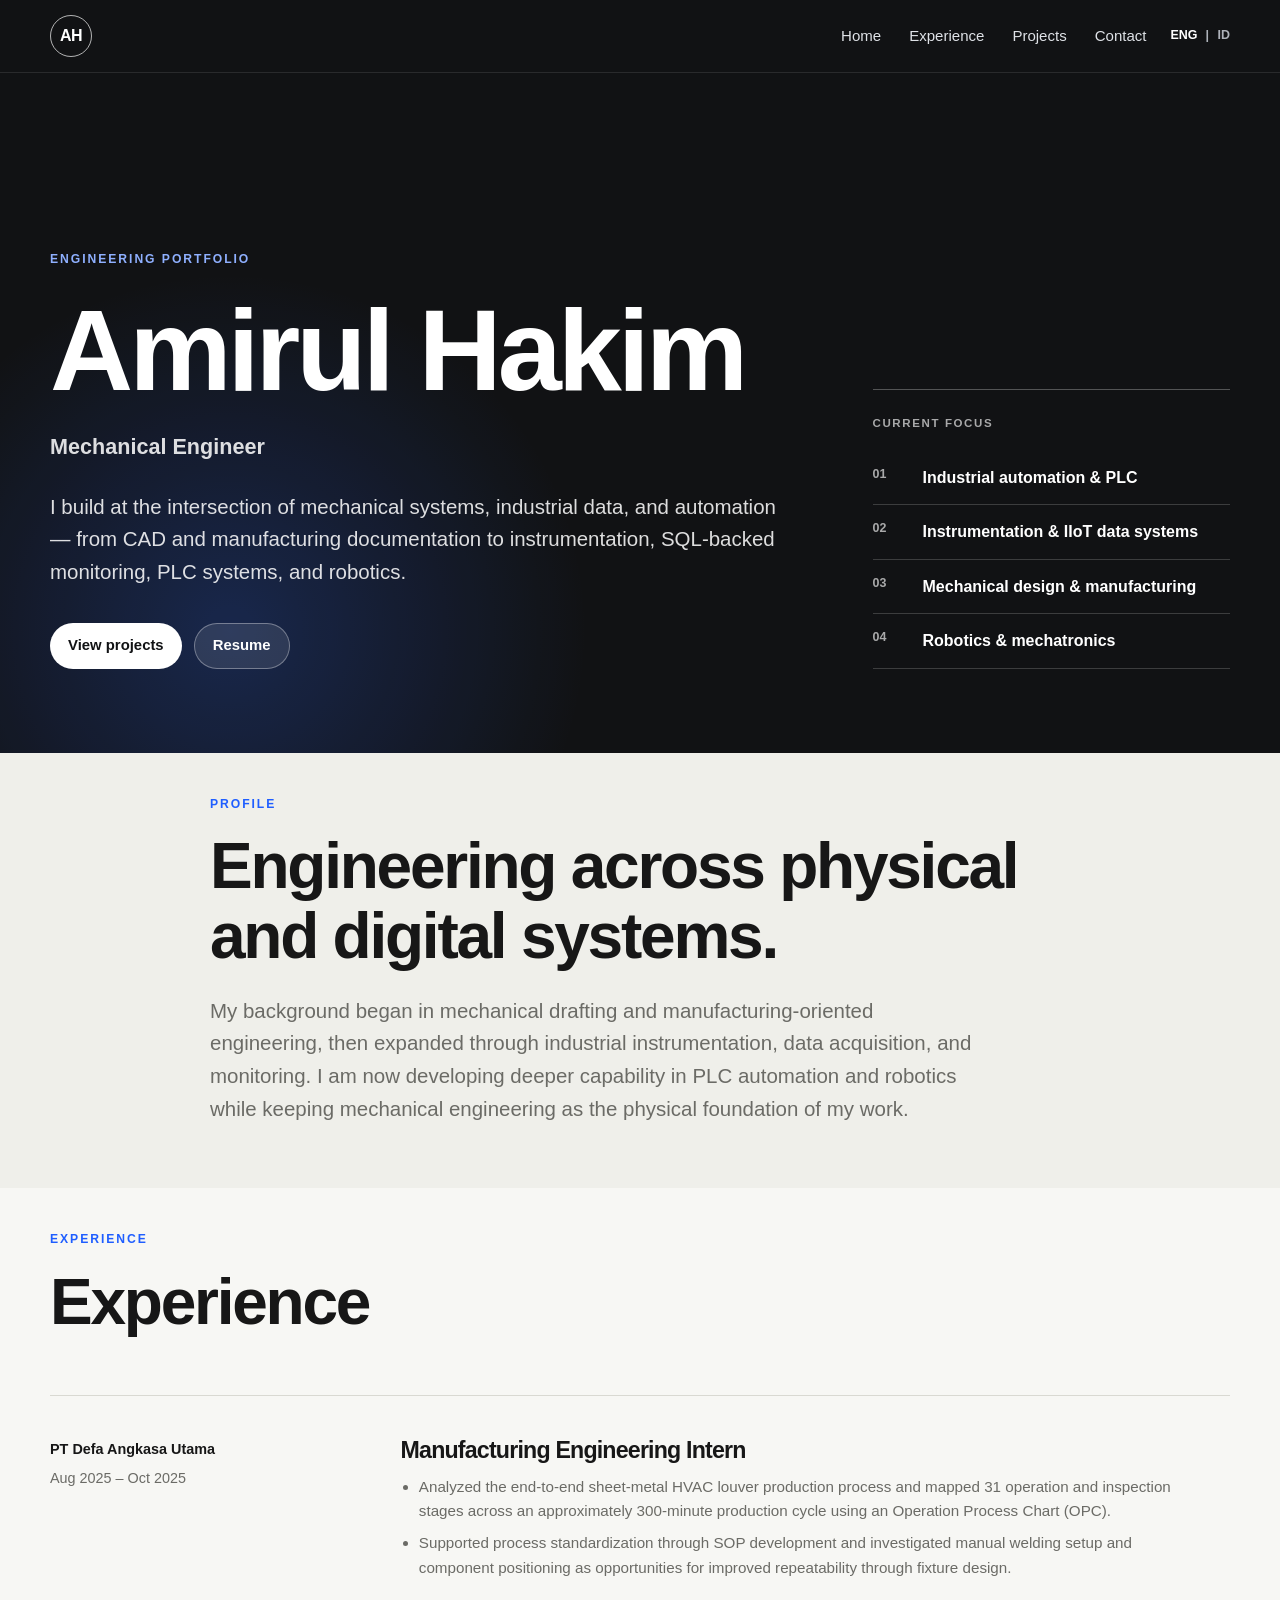
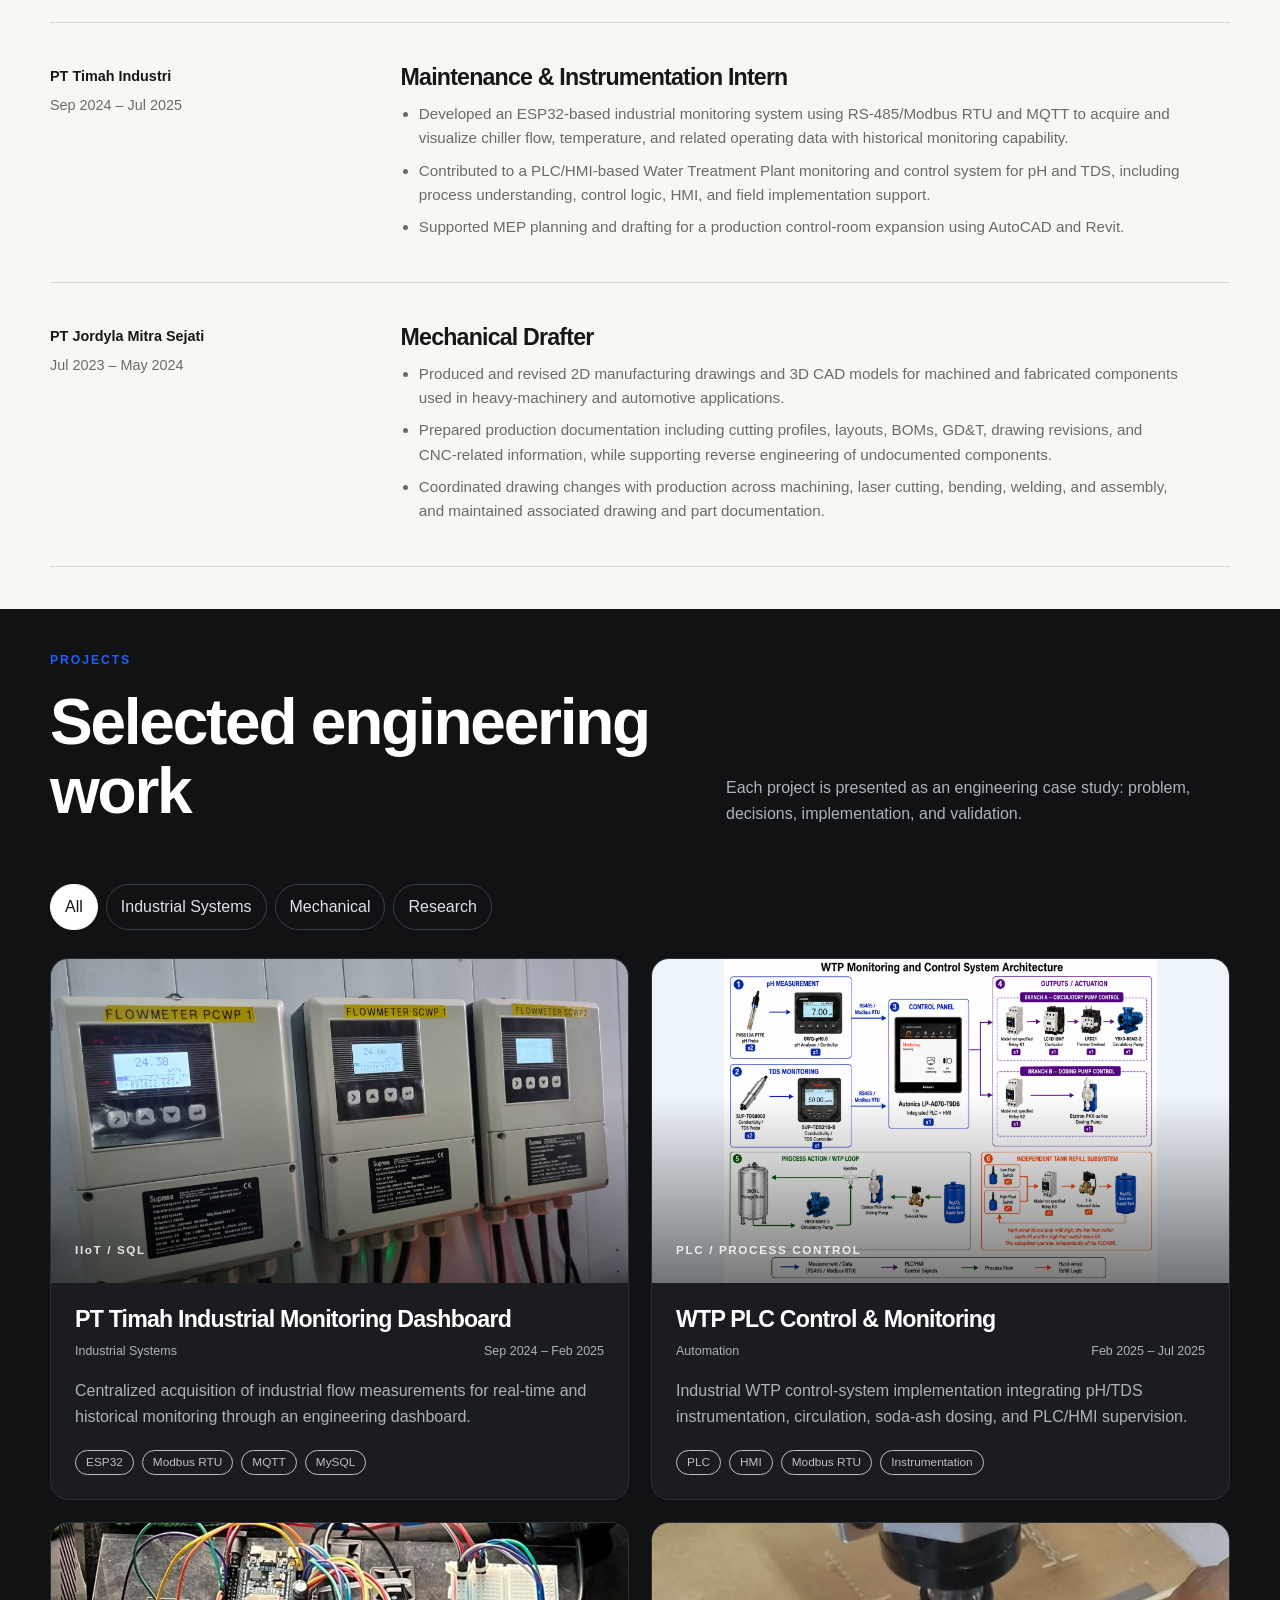
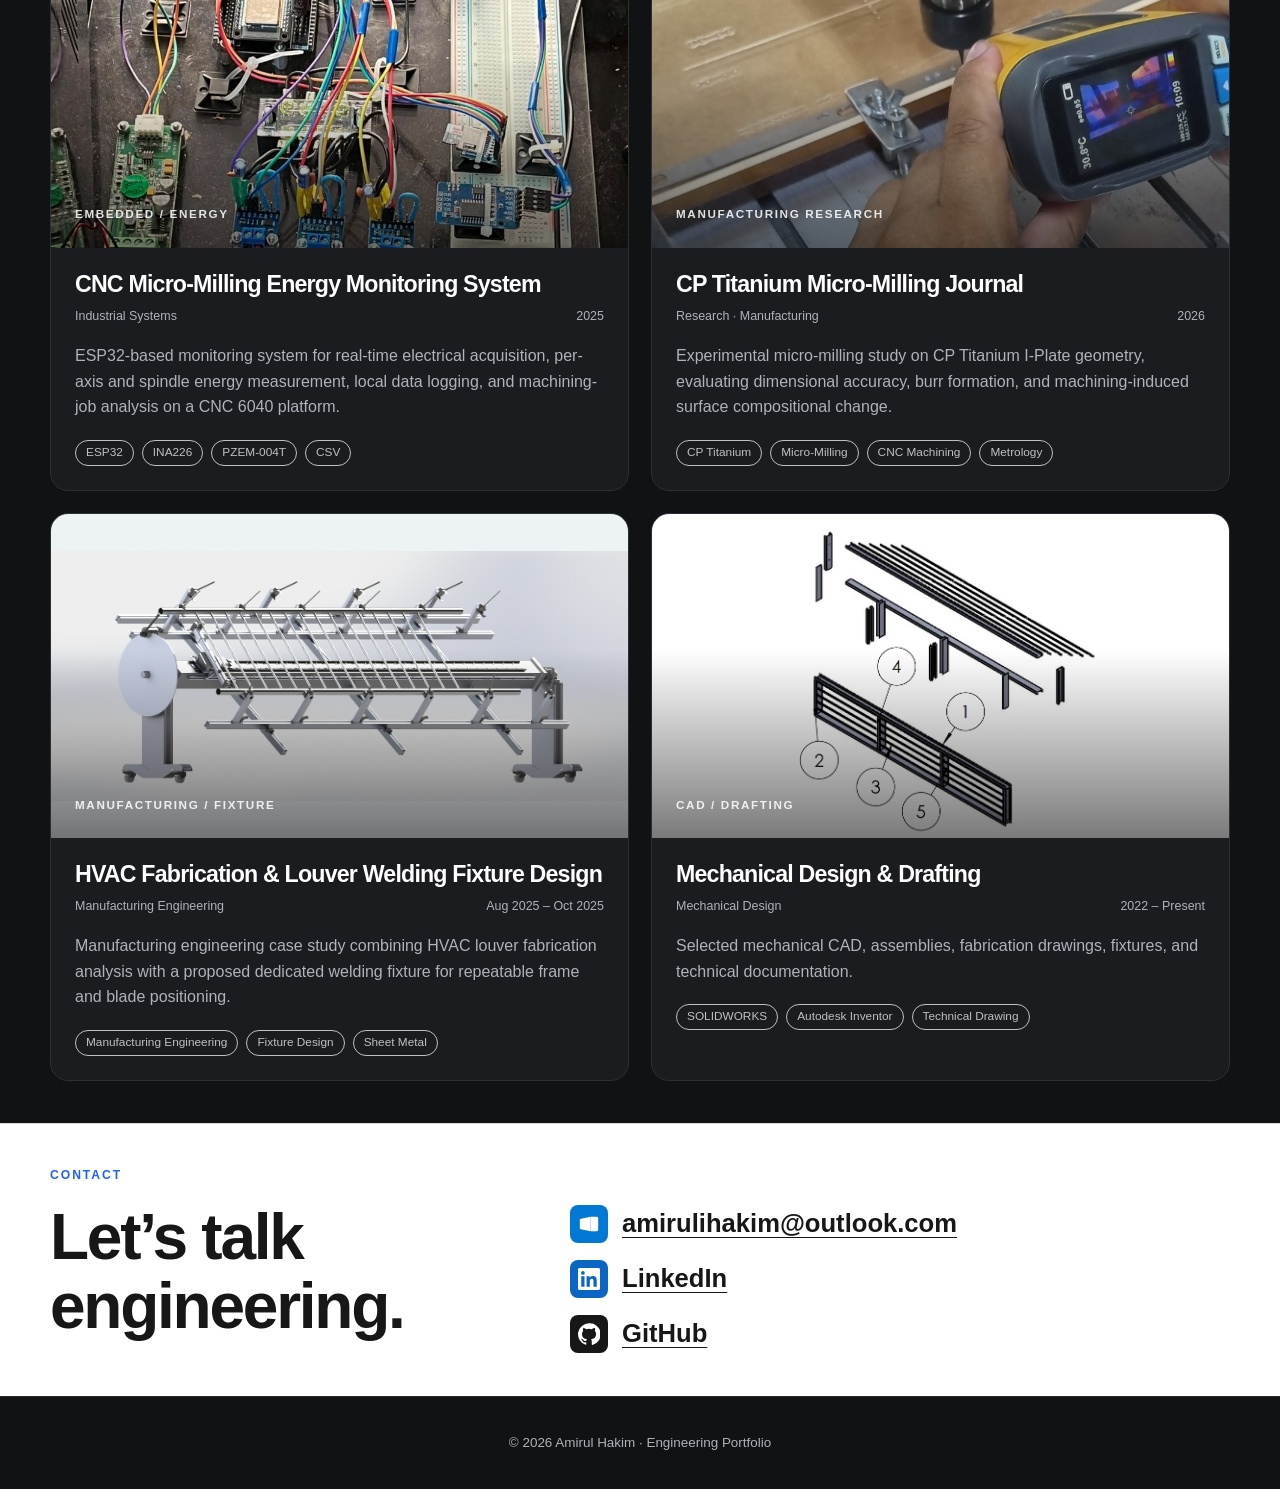
==== commit 53339dab: "Clean up portfolio project navigation" ====
--- a/index.html
+++ b/index.html
@@ -5,7 +5,7 @@
   <meta name="viewport" content="width=device-width, initial-scale=1" />
   <meta name="description" content="Amirul Hakim — Mechanical Engineering, Industrial Automation, IIoT, and Mechatronics portfolio." />
   <title>Amirul Hakim — Engineering Portfolio</title>
-  <link rel="stylesheet" href="styles.css?v=20260916-gallery" />
+  <link rel="stylesheet" href="styles.css?v=20260916-spacing" />
 </head>
 <body class="homepage">
   <header class="site-header">
--- a/styles.css
+++ b/styles.css
@@ -35,7 +35,8 @@
 
 .narrow { max-width: 860px; }
 .section { padding: 104px 0; }
-.homepage .section { padding-block: 84px; }
+.homepage .hero { padding-block: 84px; }
+.homepage .section:not(.hero) { padding-block: 42px; }
 .homepage .project-topline > span:last-child { white-space: nowrap; }
 .section-muted { background: var(--surface-2); }
 .section-dark { background: var(--dark); color: white; }
@@ -598,7 +599,8 @@
 
 @media (max-width: 860px) {
   .section { padding: 78px 0; }
-  .homepage .section { padding-block: 64px; }
+  .homepage .hero { padding-block: 64px; }
+  .homepage .section:not(.hero) { padding-block: 32px; }
   .hero {
     height: auto;
     min-height: calc(100svh - 72px);
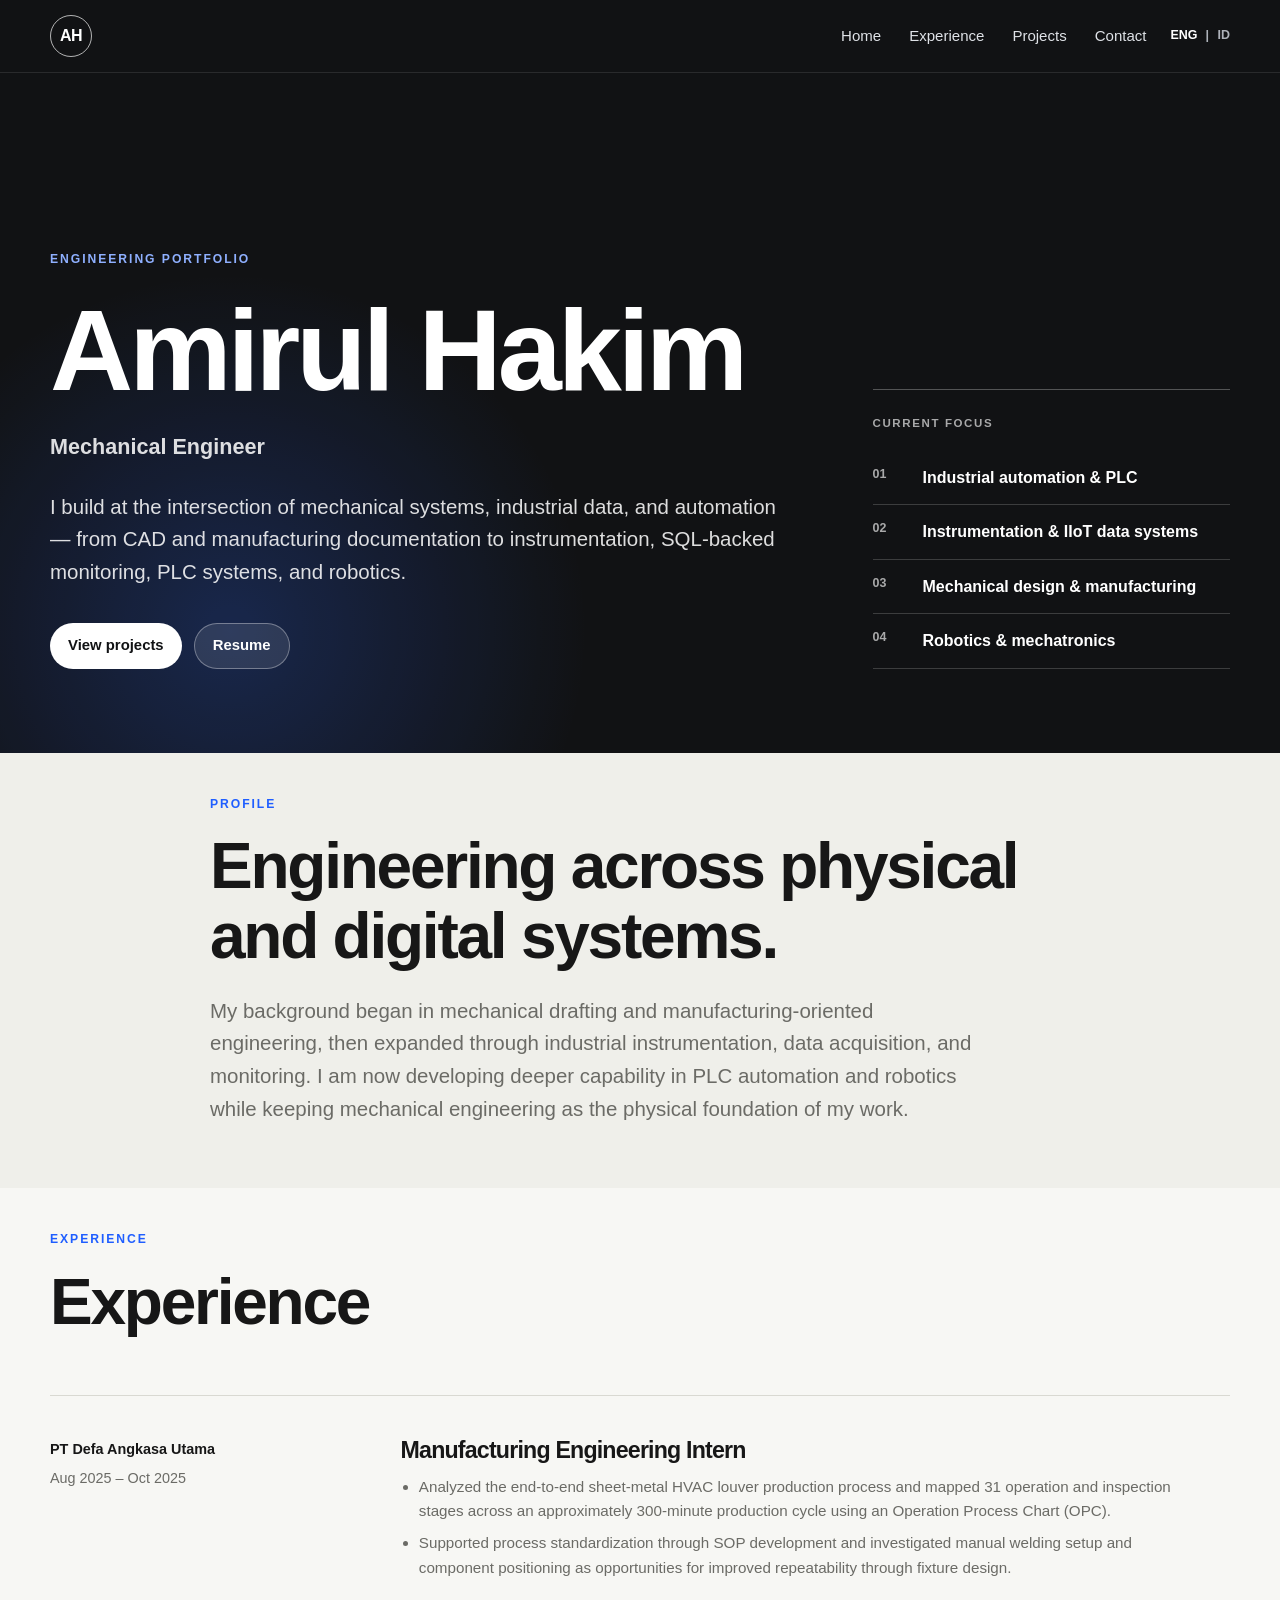
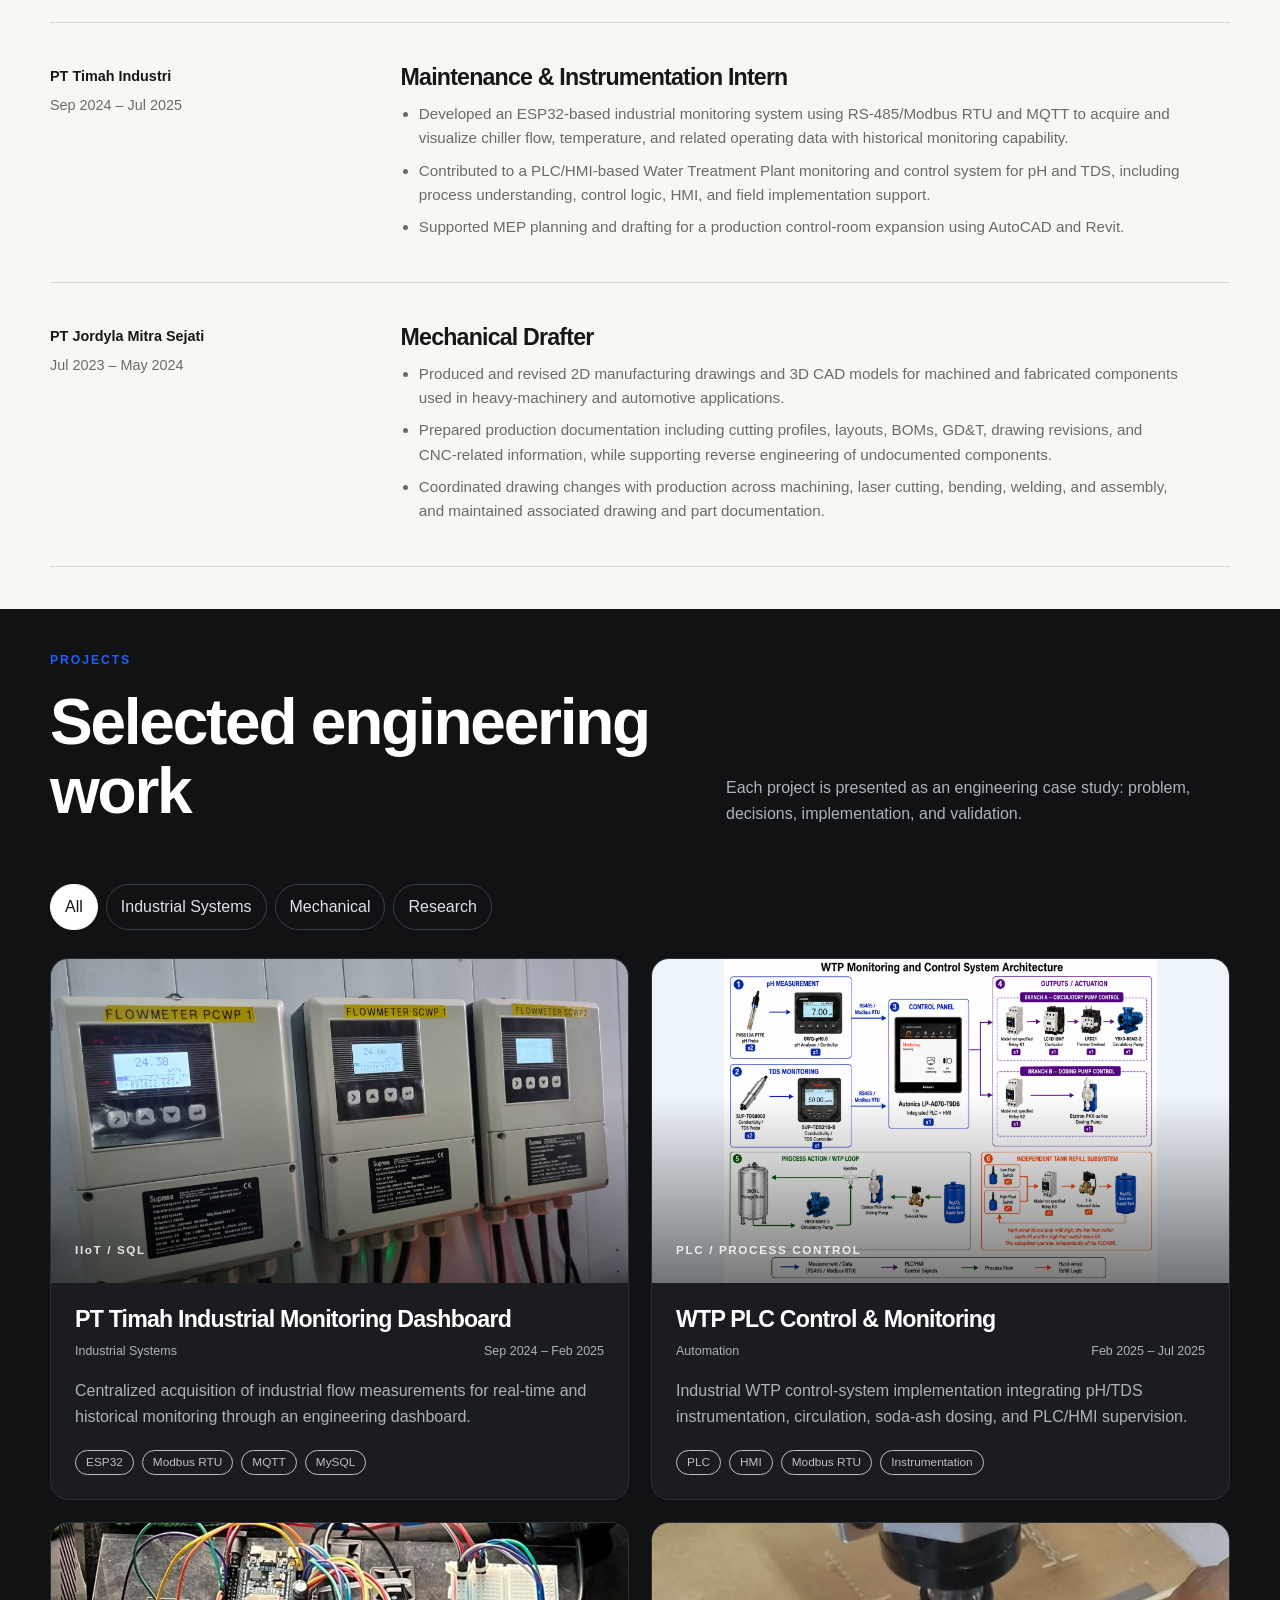
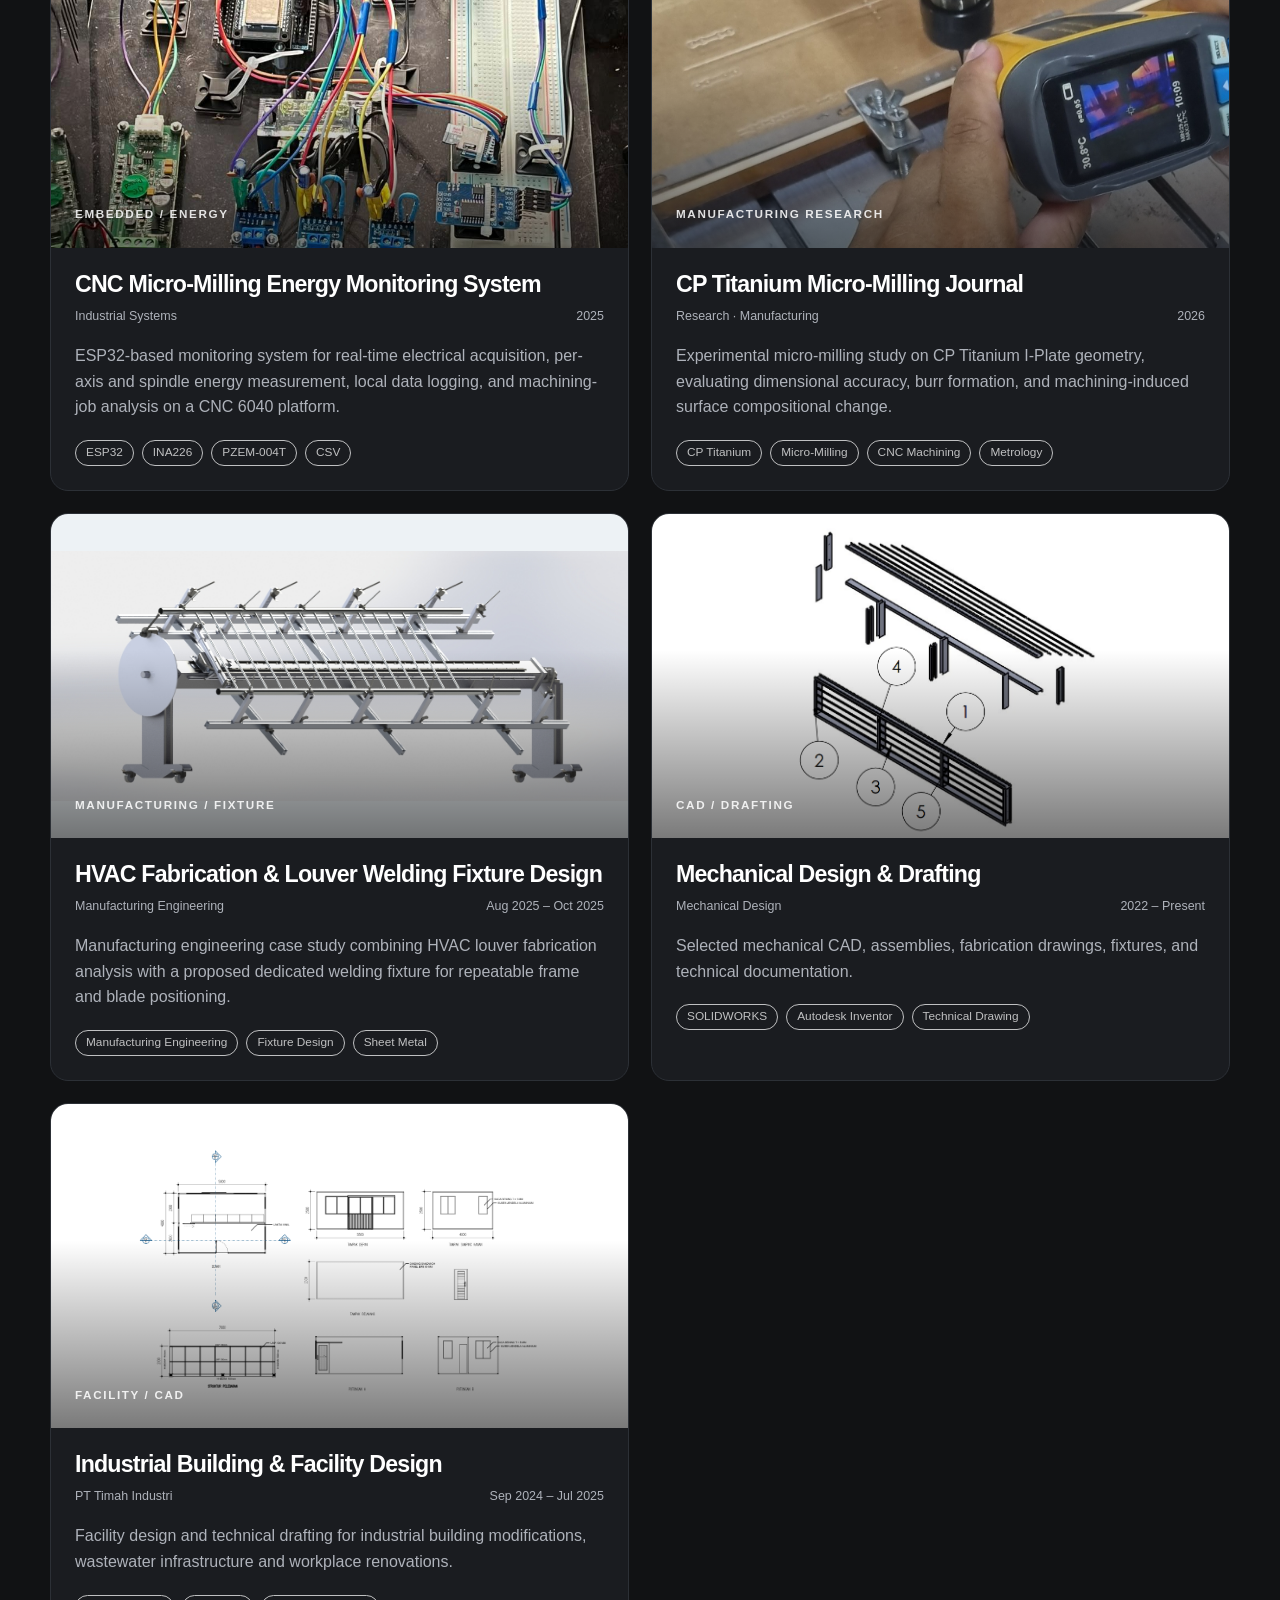
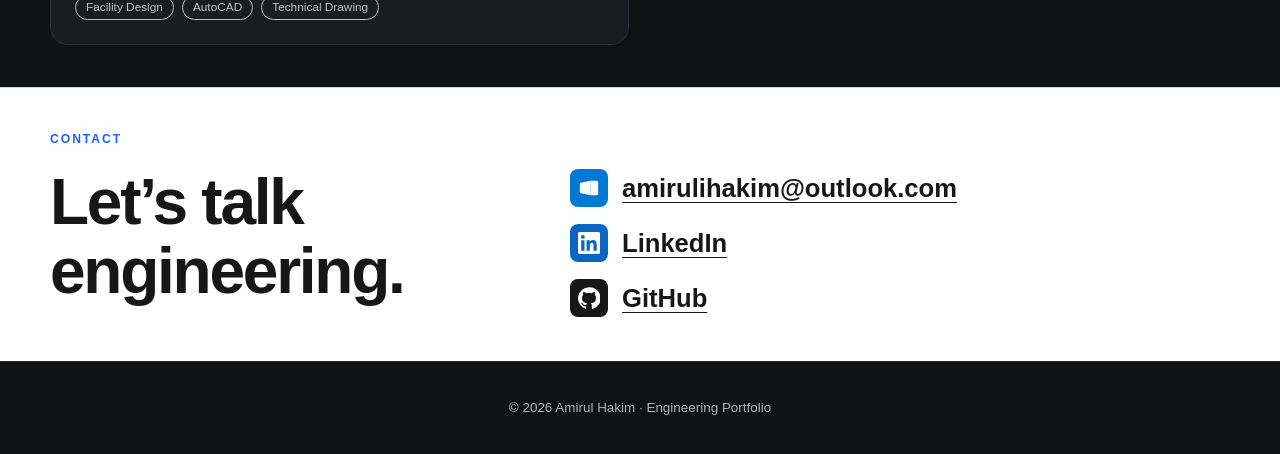
==== commit 6a7caa9d: "Add industrial building and facility design project" ====
--- a/index.html
+++ b/index.html
@@ -206,6 +206,7 @@
             </a>
           </article>
           <article class="project-card" data-category="mechanical"><a class="project-link" href="projects/mechanical-design-drafting.html"><div class="project-visual project-visual-timah"><img src="assets/projects/mechanical-design/Louver%20Assembly%20Isometric.png" alt="Louver assembly isometric CAD drawing" data-energy-en="Louver assembly isometric CAD drawing" data-energy-id="Gambar CAD isometrik rakitan louver" data-energy-attribute="alt" loading="lazy" decoding="async" style="object-fit:contain;background:#fff"><span data-energy-en="CAD / DRAFTING" data-energy-id="CAD / GAMBAR TEKNIK">CAD / DRAFTING</span></div><div class="project-content"><h3 data-energy-en="Mechanical Design &amp; Drafting" data-energy-id="Desain &amp; Gambar Teknik Mekanik">Mechanical Design &amp; Drafting</h3><div class="project-topline"><span data-energy-en="Mechanical Design" data-energy-id="Desain Mekanik">Mechanical Design</span><span data-energy-en="2022 – Present" data-energy-id="2022 – Sekarang">2022 – Present</span></div><p data-energy-en="Selected mechanical CAD, assemblies, fabrication drawings, fixtures, and technical documentation." data-energy-id="Pilihan CAD mekanik, rakitan, gambar fabrikasi, fixture, dan dokumentasi teknis.">Selected mechanical CAD, assemblies, fabrication drawings, fixtures, and technical documentation.</p><div class="tags"><span>SOLIDWORKS</span><span>Autodesk Inventor</span><span data-energy-en="Technical Drawing" data-energy-id="Gambar Teknik">Technical Drawing</span></div></div></a></article>
+          <article class="project-card" data-category="industrial mechanical"><a class="project-link" href="projects/industrial-building-facility-design.html"><div class="project-visual project-visual-timah"><img src="assets/projects/facility-design/control-panel-room-plan.webp" alt="Control-panel room plan and elevations" data-energy-en="Control-panel room plan and elevations" data-energy-id="Denah dan tampak ruang panel kontrol" data-energy-attribute="alt" loading="lazy" decoding="async" style="object-fit:contain;object-position:center;background:#fff"><span data-energy-en="FACILITY / CAD" data-energy-id="FASILITAS / CAD">FACILITY / CAD</span></div><div class="project-content"><h3 data-energy-en="Industrial Building &amp; Facility Design" data-energy-id="Desain Bangunan &amp; Fasilitas Industri">Industrial Building &amp; Facility Design</h3><div class="project-topline"><span>PT Timah Industri</span><span>Sep 2024 – Jul 2025</span></div><p data-energy-en="Facility design and technical drafting for industrial building modifications, wastewater infrastructure and workplace renovations." data-energy-id="Desain fasilitas dan gambar teknik untuk modifikasi bangunan industri, infrastruktur air limbah, dan renovasi tempat kerja.">Facility design and technical drafting for industrial building modifications, wastewater infrastructure and workplace renovations.</p><div class="tags"><span data-energy-en="Facility Design" data-energy-id="Desain Fasilitas">Facility Design</span><span>AutoCAD</span><span data-energy-en="Technical Drawing" data-energy-id="Gambar Teknik">Technical Drawing</span></div></div></a></article>
         </div>
       </div>
     </section>
--- a/styles.css
+++ b/styles.css
@@ -1319,3 +1319,13 @@
   .defa-metrics { grid-template-columns:repeat(2,minmax(0,1fr)); }
   .defa-page .defa-hero { background-image:linear-gradient(90deg,rgba(3,15,34,.94),rgba(5,24,50,.8)),url("assets/projects/defa/defa-hero.png"); }
 }
+
+/* Native technical-study disclosure, matching the portfolio disclosure button. */
+.thesis-disclosure, .project-details-summary { display:flex; justify-content:center; padding-block:24px 32px; list-style:none; cursor:pointer; }
+.thesis-disclosure::-webkit-details-marker, .project-details-summary::-webkit-details-marker { display:none; }
+.thesis-disclosure-toggle, .project-details-toggle { max-width:100%; white-space:normal; gap:12px; padding-block:12px; text-align:center; color:var(--timah-blue); border:1px solid var(--timah-blue); background:transparent; }
+.thesis-disclosure:hover .thesis-disclosure-toggle, .project-details-summary:hover .project-details-toggle, button.project-details-toggle:hover { background:#eaf1f8; }
+.thesis-disclosure:focus-visible, .project-details-summary:focus-visible, button.project-details-toggle:focus-visible { outline:2px solid var(--timah-blue); outline-offset:-4px; }
+.thesis-collapse-label, .thesis-case-study[open] .thesis-expand-label, .project-details-collapse, .project-details[open] .project-details-expand { display:none; }
+.thesis-case-study[open] .thesis-collapse-label, .project-details[open] .project-details-collapse { display:inline; }
+.thesis-case-study[open] .thesis-chevron, .project-details[open] .project-details-chevron { transform:rotate(180deg); }
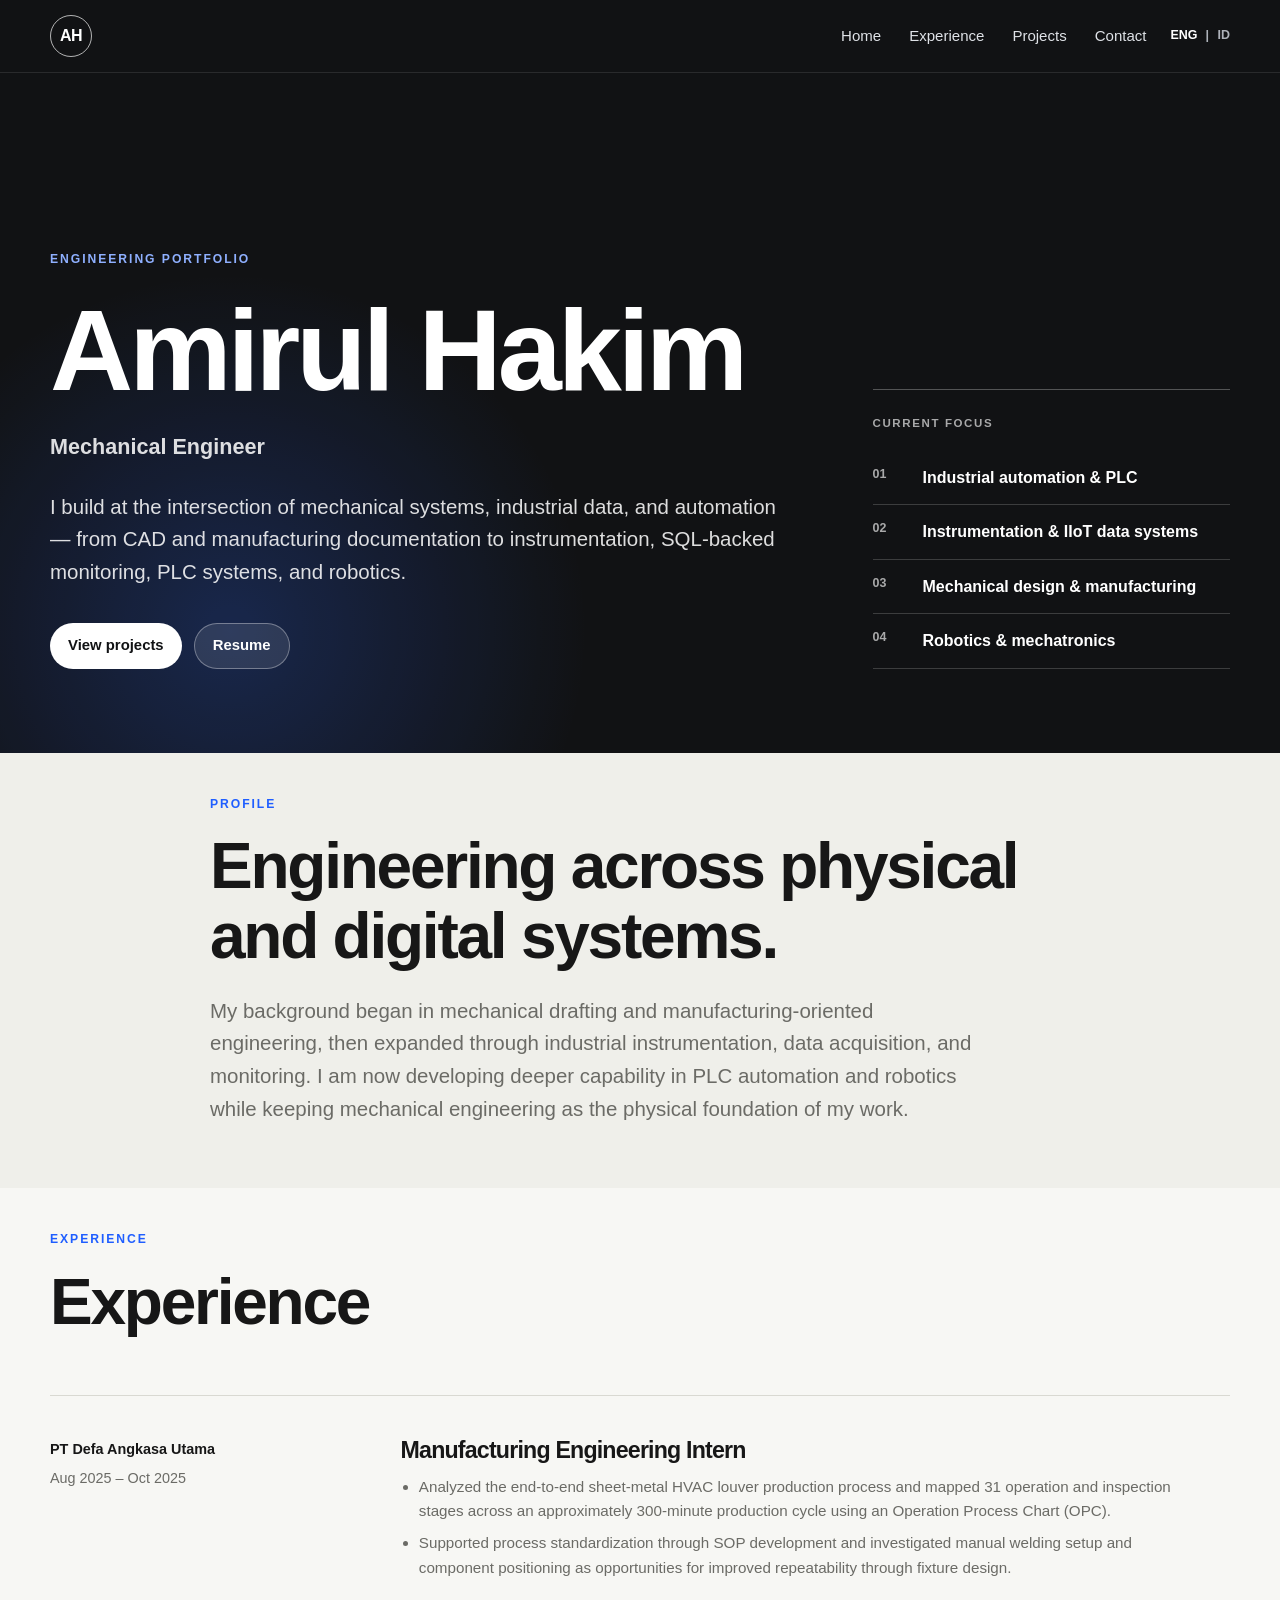
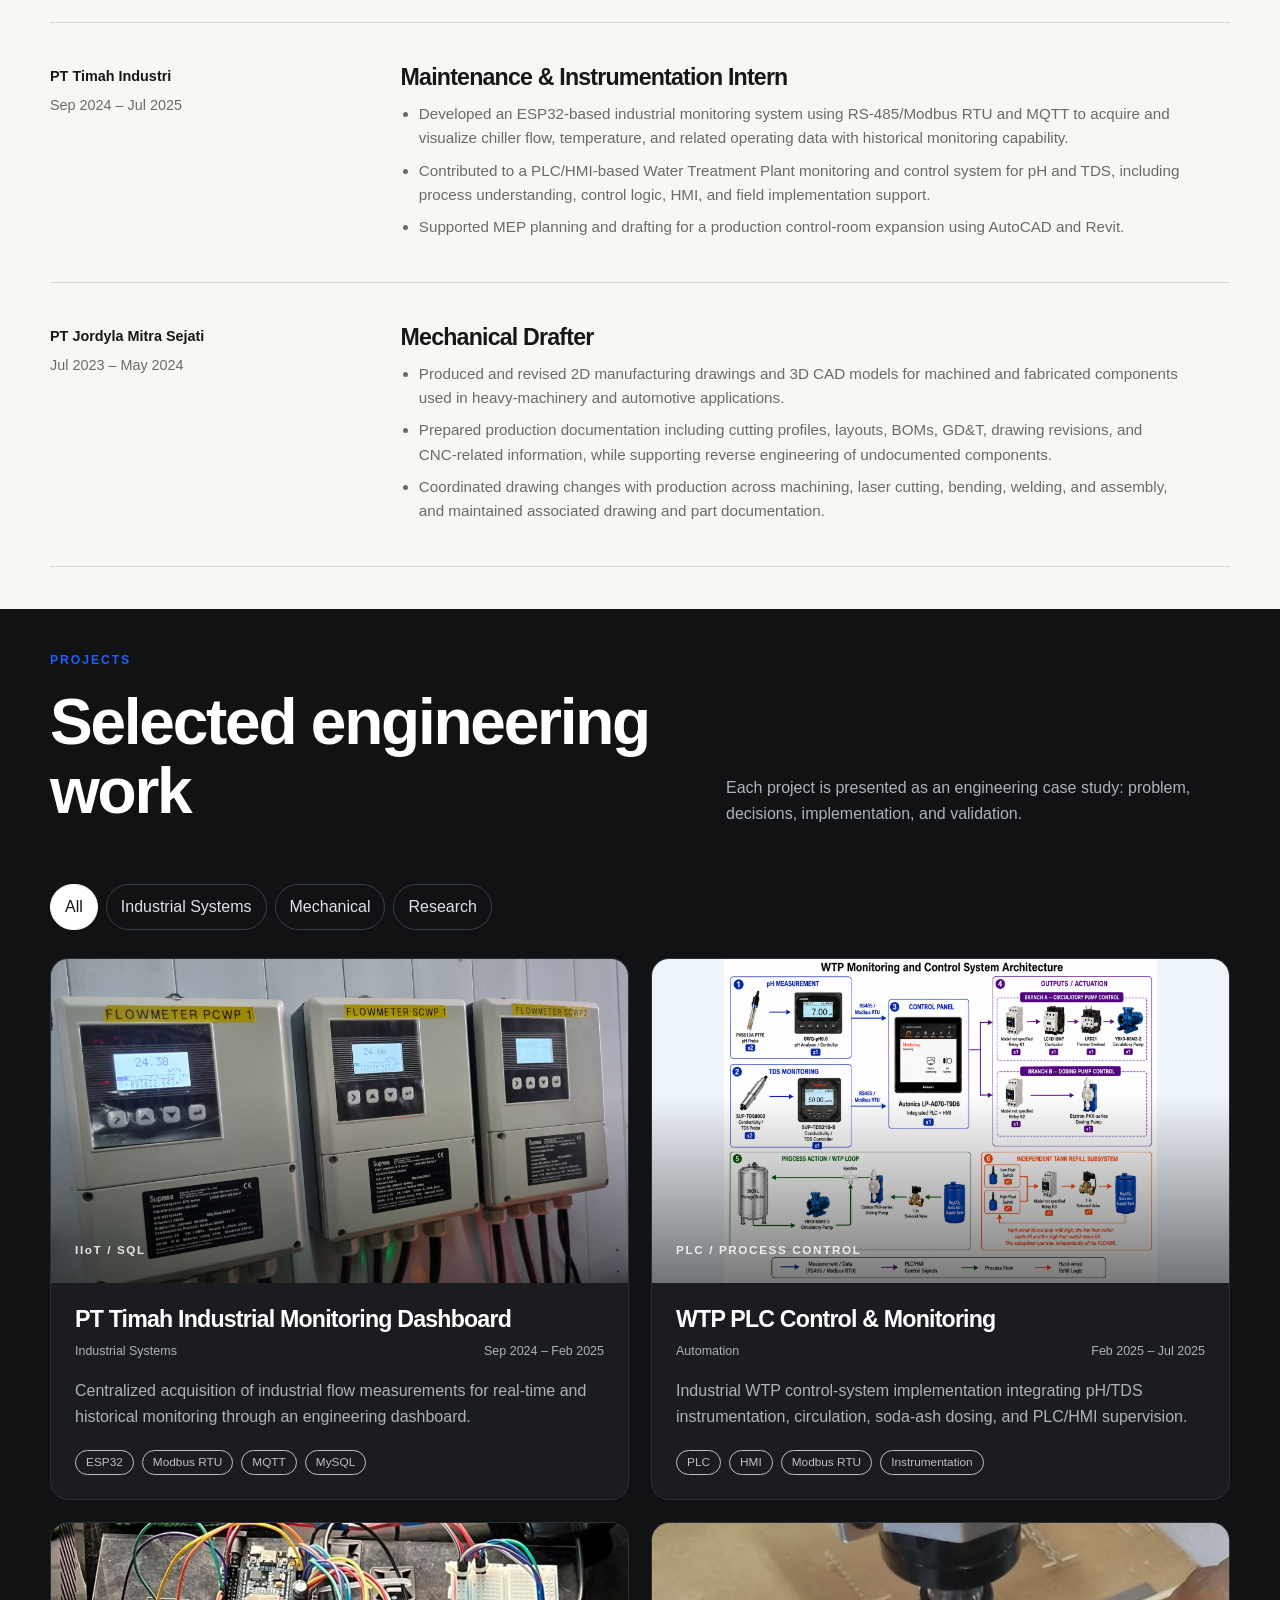
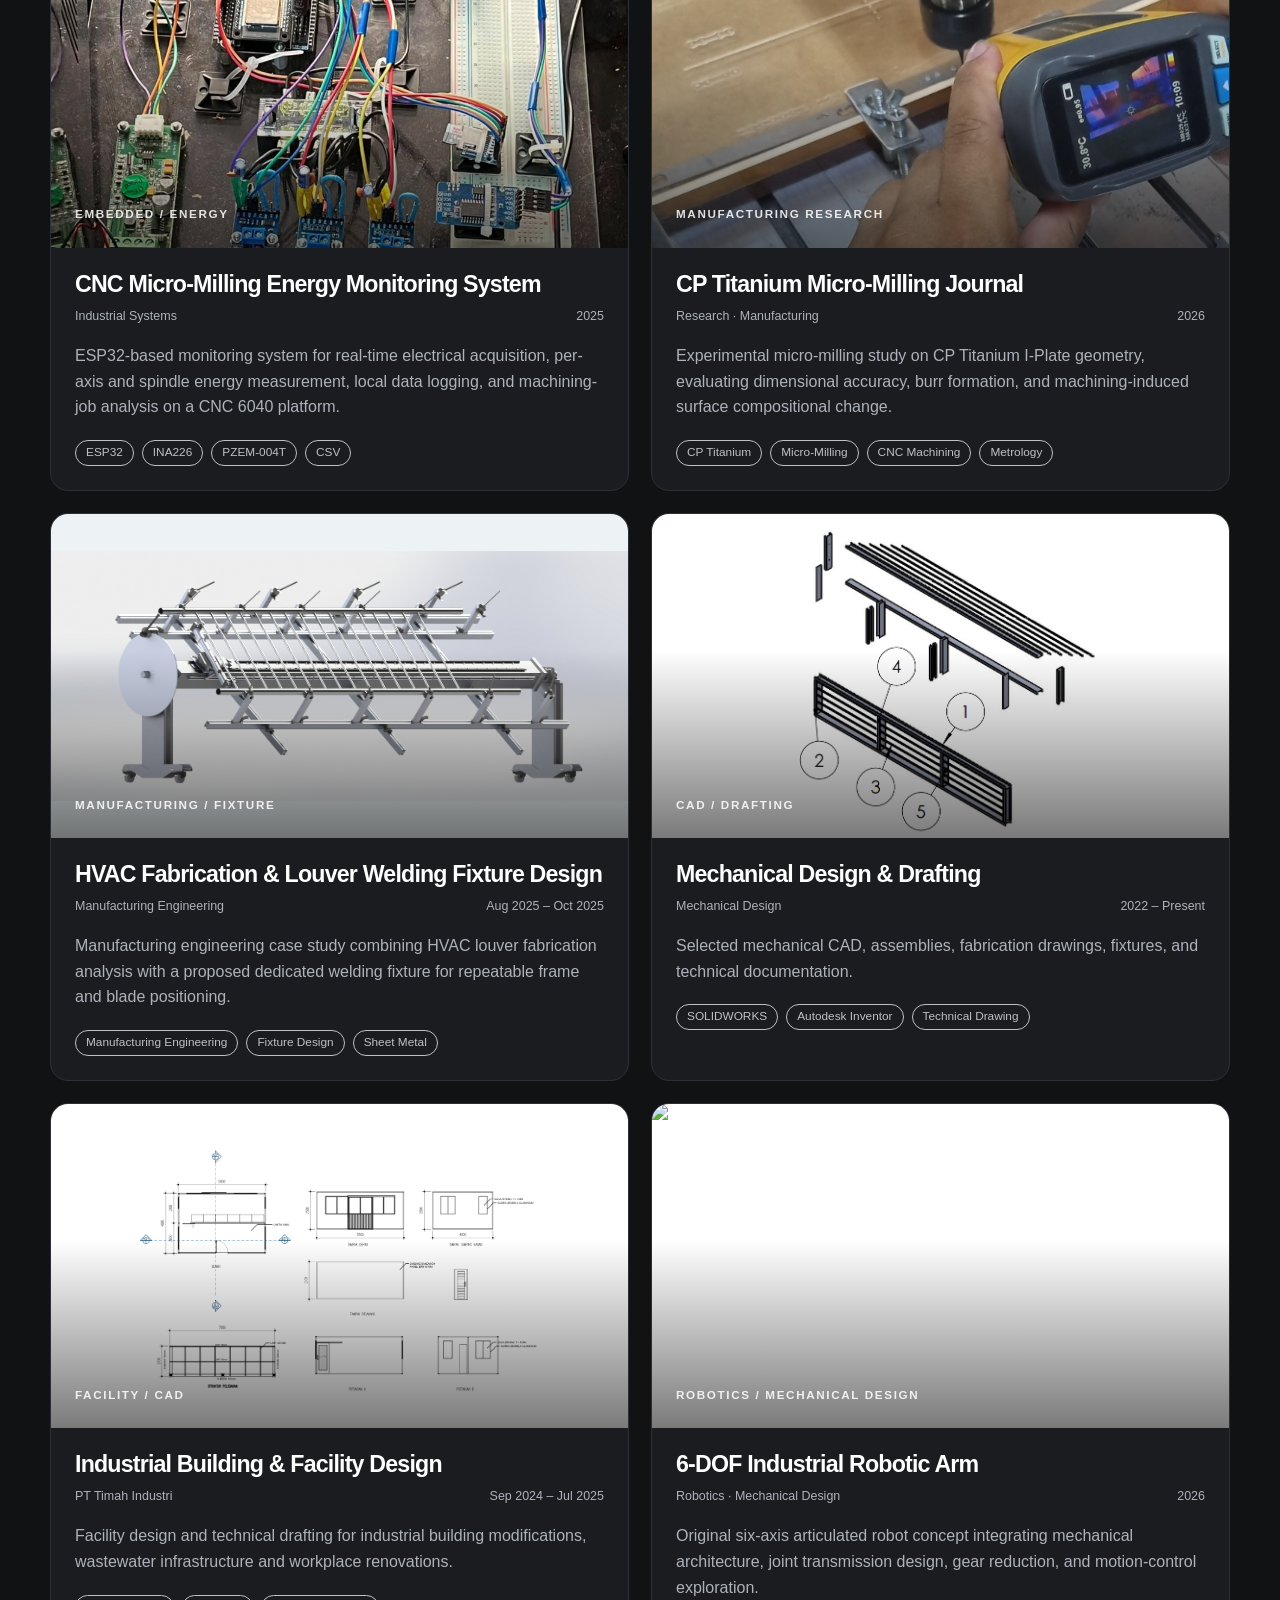
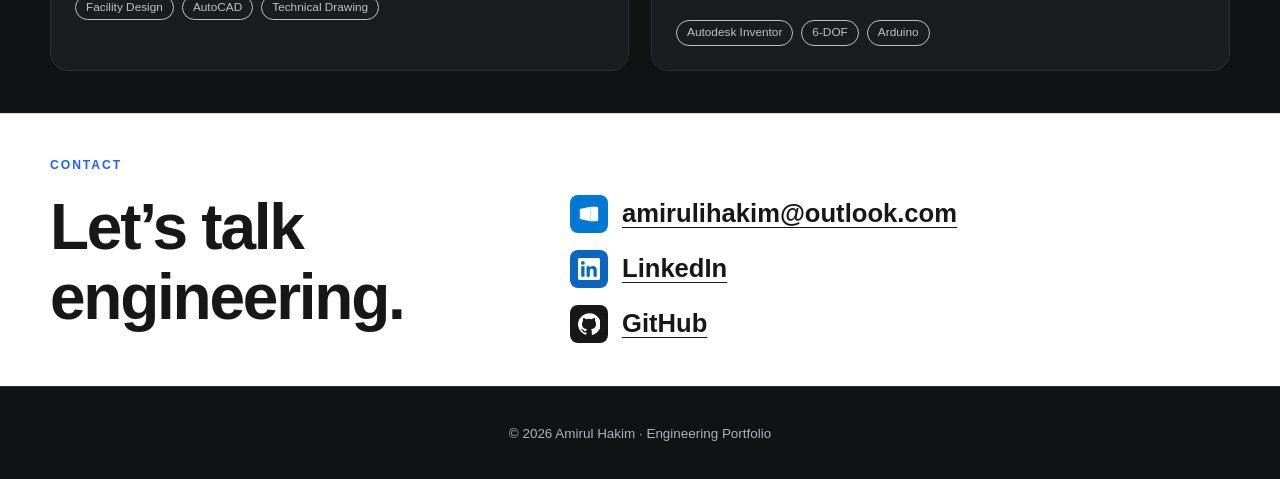
==== commit c23ecb64: "Refine robotic arm project page" ====
--- a/index.html
+++ b/index.html
@@ -5,7 +5,7 @@
   <meta name="viewport" content="width=device-width, initial-scale=1" />
   <meta name="description" content="Amirul Hakim — Mechanical Engineering, Industrial Automation, IIoT, and Mechatronics portfolio." />
   <title>Amirul Hakim — Engineering Portfolio</title>
-  <link rel="stylesheet" href="styles.css?v=20260916-spacing" />
+  <link rel="stylesheet" href="styles.css?v=20260922-robot" />
 </head>
 <body class="homepage">
   <header class="site-header">
@@ -207,6 +207,7 @@
           </article>
           <article class="project-card" data-category="mechanical"><a class="project-link" href="projects/mechanical-design-drafting.html"><div class="project-visual project-visual-timah"><img src="assets/projects/mechanical-design/Louver%20Assembly%20Isometric.png" alt="Louver assembly isometric CAD drawing" data-energy-en="Louver assembly isometric CAD drawing" data-energy-id="Gambar CAD isometrik rakitan louver" data-energy-attribute="alt" loading="lazy" decoding="async" style="object-fit:contain;background:#fff"><span data-energy-en="CAD / DRAFTING" data-energy-id="CAD / GAMBAR TEKNIK">CAD / DRAFTING</span></div><div class="project-content"><h3 data-energy-en="Mechanical Design &amp; Drafting" data-energy-id="Desain &amp; Gambar Teknik Mekanik">Mechanical Design &amp; Drafting</h3><div class="project-topline"><span data-energy-en="Mechanical Design" data-energy-id="Desain Mekanik">Mechanical Design</span><span data-energy-en="2022 – Present" data-energy-id="2022 – Sekarang">2022 – Present</span></div><p data-energy-en="Selected mechanical CAD, assemblies, fabrication drawings, fixtures, and technical documentation." data-energy-id="Pilihan CAD mekanik, rakitan, gambar fabrikasi, fixture, dan dokumentasi teknis.">Selected mechanical CAD, assemblies, fabrication drawings, fixtures, and technical documentation.</p><div class="tags"><span>SOLIDWORKS</span><span>Autodesk Inventor</span><span data-energy-en="Technical Drawing" data-energy-id="Gambar Teknik">Technical Drawing</span></div></div></a></article>
           <article class="project-card" data-category="industrial mechanical"><a class="project-link" href="projects/industrial-building-facility-design.html"><div class="project-visual project-visual-timah"><img src="assets/projects/facility-design/control-panel-room-plan.webp" alt="Control-panel room plan and elevations" data-energy-en="Control-panel room plan and elevations" data-energy-id="Denah dan tampak ruang panel kontrol" data-energy-attribute="alt" loading="lazy" decoding="async" style="object-fit:contain;object-position:center;background:#fff"><span data-energy-en="FACILITY / CAD" data-energy-id="FASILITAS / CAD">FACILITY / CAD</span></div><div class="project-content"><h3 data-energy-en="Industrial Building &amp; Facility Design" data-energy-id="Desain Bangunan &amp; Fasilitas Industri">Industrial Building &amp; Facility Design</h3><div class="project-topline"><span>PT Timah Industri</span><span>Sep 2024 – Jul 2025</span></div><p data-energy-en="Facility design and technical drafting for industrial building modifications, wastewater infrastructure and workplace renovations." data-energy-id="Desain fasilitas dan gambar teknik untuk modifikasi bangunan industri, infrastruktur air limbah, dan renovasi tempat kerja.">Facility design and technical drafting for industrial building modifications, wastewater infrastructure and workplace renovations.</p><div class="tags"><span data-energy-en="Facility Design" data-energy-id="Desain Fasilitas">Facility Design</span><span>AutoCAD</span><span data-energy-en="Technical Drawing" data-energy-id="Gambar Teknik">Technical Drawing</span></div></div></a></article>
+          <article class="project-card" data-category="mechanical"><a class="project-link" href="projects/6dof-industrial-robotic-arm.html"><div class="project-visual project-visual-timah project-visual-robot"><img src="assets/projects/robotic-arm/arm-model-1.jpg" alt="Six-axis articulated robot CAD concept" data-energy-en="Six-axis articulated robot CAD concept" data-energy-id="Konsep CAD robot artikulasi enam sumbu" data-energy-attribute="alt" width="1600" height="899" loading="lazy" decoding="async"><span data-energy-en="ROBOTICS / MECHANICAL DESIGN" data-energy-id="ROBOTIKA / DESAIN MEKANIK">ROBOTICS / MECHANICAL DESIGN</span></div><div class="project-content"><h3 data-energy-en="6-DOF Industrial Robotic Arm" data-energy-id="Lengan Robot Industri 6-DOF">6-DOF Industrial Robotic Arm</h3><div class="project-topline"><span data-energy-en="Robotics · Mechanical Design" data-energy-id="Robotika · Desain Mekanik">Robotics · Mechanical Design</span><span>2026</span></div><p data-energy-en="Original six-axis articulated robot concept integrating mechanical architecture, joint transmission design, gear reduction, and motion-control exploration." data-energy-id="Konsep orisinal robot artikulasi enam sumbu yang memadukan arsitektur mekanik, desain transmisi sendi, reduksi roda gigi, dan eksplorasi kontrol gerak.">Original six-axis articulated robot concept integrating mechanical architecture, joint transmission design, gear reduction, and motion-control exploration.</p><div class="tags"><span>Autodesk Inventor</span><span>6-DOF</span><span>Arduino</span></div></div></a></article>
         </div>
       </div>
     </section>
--- a/styles.css
+++ b/styles.css
@@ -1329,3 +1329,73 @@
 .thesis-collapse-label, .thesis-case-study[open] .thesis-expand-label, .project-details-collapse, .project-details[open] .project-details-expand { display:none; }
 .thesis-case-study[open] .thesis-collapse-label, .project-details[open] .project-details-collapse { display:inline; }
 .thesis-case-study[open] .thesis-chevron, .project-details[open] .project-details-chevron { transform:rotate(180deg); }
+
+/* Robotic arm: reuse the Timah/CP-Ti sections, cards and disclosure. */
+.robot-hero { min-height:0; padding:20px 0 32px; background:#071a38; }
+.robot-hero::before { inset:0; opacity:1; mask-image:none; background:#fff url("assets/projects/robotic-arm/arm-model-1.jpg") right center / auto 100% no-repeat; }
+.robot-hero::after { content:""; position:absolute; inset:0; pointer-events:none; background:linear-gradient(90deg,#071a38 0%,#071a38 35%,rgba(7,26,56,.98) 43%,rgba(7,26,56,.78) 54%,rgba(7,26,56,.3) 68%,rgba(7,26,56,0) 84%); }
+.robot-hero .container { z-index:1; }
+.robot-hero .timah-back { margin-bottom:16px; }
+.robot-hero .timah-hero-grid { grid-template-columns:minmax(0,46%); align-items:center; }
+.robot-hero .timah-eyebrow { margin-bottom:12px; }
+.robot-hero h1 { margin-bottom:12px; font-size:clamp(2.65rem,3.7vw,4rem); line-height:1.02; }
+.robot-subtitle { margin:0 0 12px; color:#78c9f0; font-weight:700; }
+.robot-hero .timah-lead { font-size:1rem; line-height:1.6; }
+.robot-hero .timah-actions { margin-top:20px; gap:10px; }
+.robot-hero .button { padding:12px 16px; font-size:.8rem; }
+.robot-overview { grid-template-columns:1fr 18px 1fr 18px 1fr 18px 1fr; padding-top:0; }
+.robot-overview strong { font-size:.85rem; }
+.robot-overview span { font-size:.78rem; line-height:1.55; }
+.robot-system-media img { height:100%; max-height:480px; object-fit:contain; background:#fff; }
+.robot-system-media { display:grid; grid-template-rows:minmax(0,1fr) auto; }
+.robot-architecture-grid { grid-template-columns:repeat(3,minmax(0,1fr)); }
+.robot-architecture-grid h3 { margin:0 0 10px; color:#fff; font-size:1rem; }
+.robot-architecture-grid p { margin:0; font-size:.9rem; }
+.robot-page .thesis-dark h2 { color:#fff; }
+.robot-page .thesis-dark p { color:#b8cadb; }
+.robot-page .thesis-dark .timah-section-label { color:#63c5ed; }
+.robot-joint-grid { display:grid; grid-template-columns:repeat(6,minmax(0,1fr)); gap:20px; }
+.robot-joint-grid figure { grid-column:span 2; }
+.robot-joint-grid figure:nth-child(-n+2) { grid-column:span 3; }
+.robot-joint-grid img { aspect-ratio:4/3; object-fit:contain; background:#c5d3e4; }
+.robot-joint-grid h3 { margin:0 0 8px; color:var(--timah-blue); font-size:.84rem; text-transform:uppercase; letter-spacing:.04em; }
+.robot-joint-grid figcaption { font-size:.88rem; }
+.robot-reduction-heading { margin-top:32px; color:var(--timah-navy); }
+.robot-integration-flow { display:grid; grid-template-columns:repeat(6,minmax(0,1fr)); gap:24px; padding:0; list-style:none; }
+.robot-integration-flow li { position:relative; padding:18px 10px; text-align:center; border:1px solid #315577; border-radius:10px; background:#0d2948; font-size:.85rem; font-weight:700; }
+.robot-integration-flow li:not(:last-child)::after { content:"→"; position:absolute; left:100%; width:24px; color:#63c5ed; }
+.robot-development-grid { display:grid; grid-template-columns:repeat(2,minmax(0,1fr)); gap:20px; }
+.robot-development-grid h3 { margin-top:0; color:var(--timah-blue); }
+.robot-development-grid ul { margin-bottom:0; padding-left:20px; color:#4f5d6e; }
+.robot-development-grid li+li { margin-top:7px; }
+.robot-page main img { cursor:zoom-in; }
+.robot-page main img:focus-visible { outline:3px solid var(--timah-cyan); outline-offset:-3px; }
+.robot-page section[id] { scroll-margin-top:90px; }
+.project-visual-robot > img { object-fit:contain; object-position:center; background:#fff; }
+@media (max-width:960px) {
+  .robot-hero .timah-hero-grid { grid-template-columns:minmax(0,58%); }
+  .robot-hero::after { background:linear-gradient(90deg,#071a38 0%,rgba(7,26,56,.98) 45%,rgba(7,26,56,.65) 66%,rgba(7,26,56,.06) 100%); }
+  .robot-overview { grid-template-columns:1fr; gap:0; }
+  .robot-overview i { width:1px; height:18px; margin:0 auto; }
+  .robot-overview i::after { right:-3px; top:11px; transform:rotate(135deg); }
+  .robot-architecture-grid { grid-template-columns:repeat(2,minmax(0,1fr)); }
+  .robot-joint-grid { grid-template-columns:repeat(2,minmax(0,1fr)); }
+  .robot-joint-grid figure,.robot-joint-grid figure:nth-child(-n+2) { grid-column:auto; }
+  .robot-integration-flow { grid-template-columns:1fr; gap:24px; }
+  .robot-integration-flow li:not(:last-child)::after { content:"↓"; left:calc(50% - 12px); top:100%; height:24px; }
+}
+@media (max-width:700px) {
+  .robot-architecture-grid,.robot-joint-grid,.robot-development-grid { grid-template-columns:minmax(0,1fr); }
+  .robot-hero { padding:16px 0 190px; }
+  .robot-hero::before { background-position:center bottom; background-size:auto 205px; }
+  .robot-hero::after { background:linear-gradient(to bottom,#071a38 0%,#071a38 calc(100% - 205px),rgba(7,26,56,.8) calc(100% - 175px),rgba(7,26,56,.08) calc(100% - 115px),rgba(7,26,56,0) 100%); }
+  .robot-hero .timah-hero-grid { grid-template-columns:1fr; }
+  .robot-hero .timah-back { margin-bottom:12px; }
+  .robot-hero .timah-eyebrow { margin-bottom:10px; font-size:.68rem; }
+  .robot-hero h1 { font-size:clamp(2rem,8.8vw,3rem); }
+  .robot-subtitle { font-size:.87rem; }
+  .robot-hero .timah-lead { font-size:.88rem; line-height:1.5; }
+  .robot-hero .timah-actions { margin-top:16px; gap:8px; }
+  .robot-hero .button { flex:1 1 auto; padding:10px; font-size:.7rem; }
+  .robot-development-grid .timah-role-card { padding:22px; }
+}
